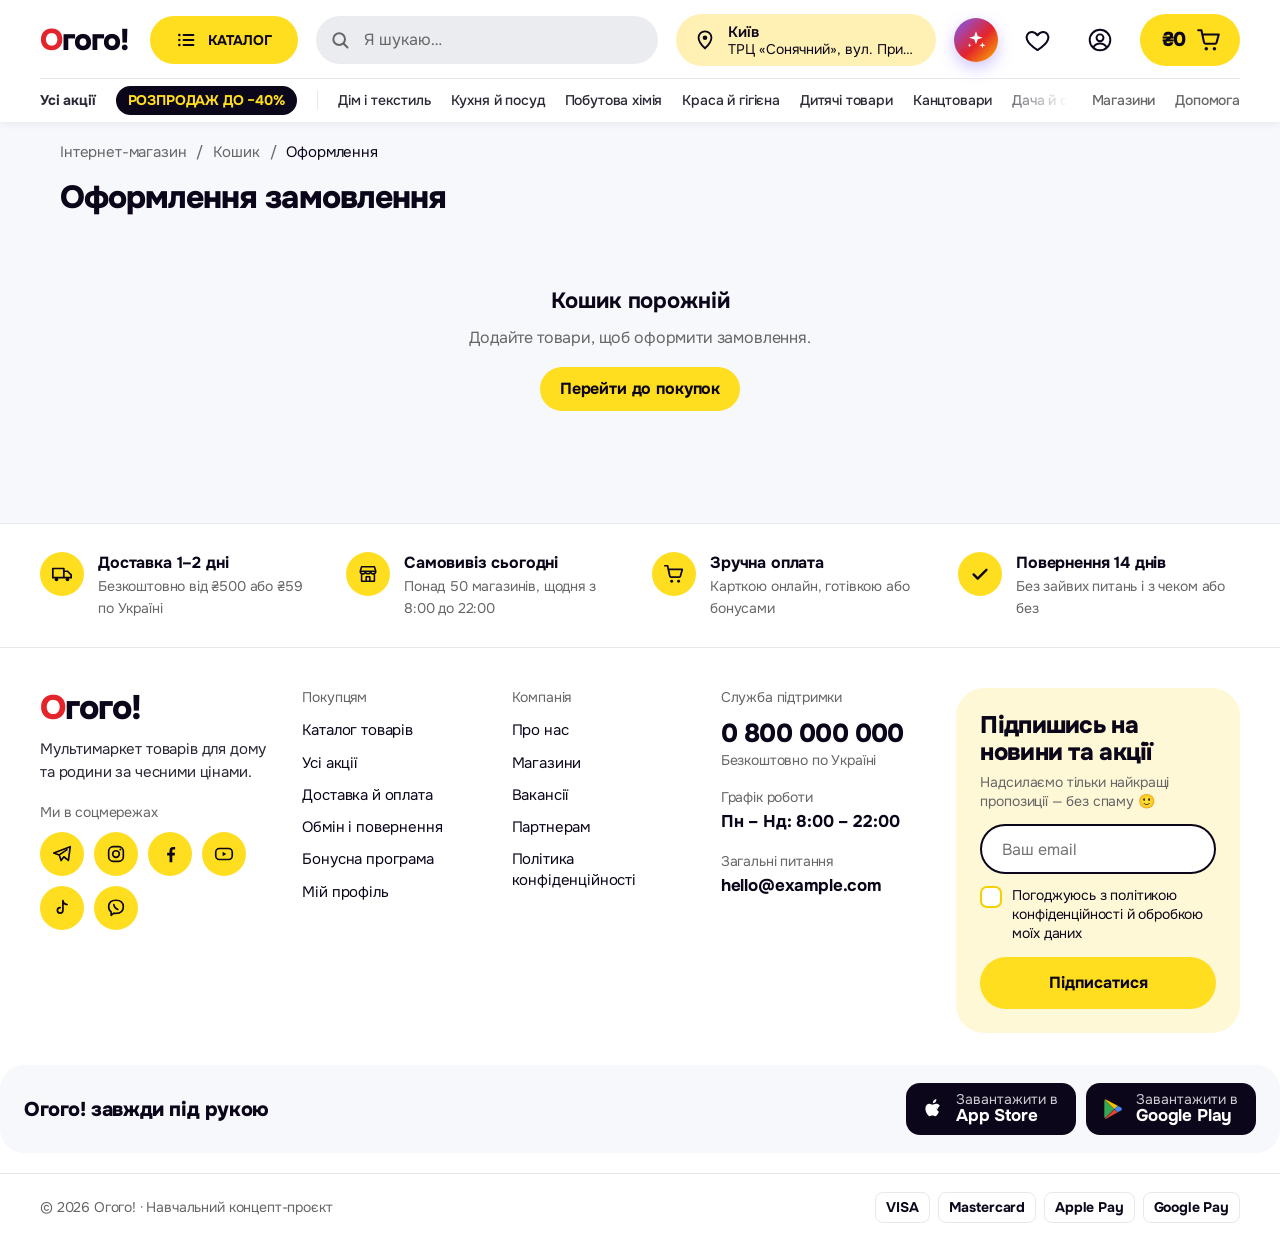
==== checkout.html @ 63ccab91 "Cart cross-sell row Co-Authored-By: Claude Opus 5.5 <noreply@anthropic.com> Claude-Session: https://" ====
<!DOCTYPE html>
<html lang="uk">
<head>
  <meta charset="UTF-8">
  <meta name="viewport" content="width=device-width, initial-scale=1.0, viewport-fit=cover">
  <title>Оформлення замовлення — Огого!</title>
  <meta name="description" content="Огого! — товари для дому, кухні, дітей і свят за чесними цінами.">
  <link rel="preconnect" href="https://fonts.googleapis.com">
  <link rel="preconnect" href="https://fonts.gstatic.com" crossorigin>
  <link href="https://fonts.googleapis.com/css2?family=Onest:wght@400;500;600;700;800&display=swap" rel="stylesheet">
  <link rel="stylesheet" href="style.css?v=20261121-12">
</head>
<body class="checkout-body">

  <svg width="0" height="0" style="position:absolute" aria-hidden="true">
    <symbol id="i-search" viewBox="0 0 24 24"><circle cx="11" cy="11" r="7" fill="none" stroke="currentColor" stroke-width="2.4"/><path d="M16.5 16.5 21 21" stroke="currentColor" stroke-width="2.4" stroke-linecap="round"/></symbol>
    <symbol id="i-cart" viewBox="0 0 24 24"><path d="M2 3h3l2.4 11.2a1.5 1.5 0 0 0 1.5 1.2h8.7a1.5 1.5 0 0 0 1.4-1.1L21 7H6" fill="none" stroke="currentColor" stroke-width="1.9" stroke-linecap="round" stroke-linejoin="round"/><circle cx="9.5" cy="20" r="1.6" fill="currentColor"/><circle cx="17" cy="20" r="1.6" fill="currentColor"/></symbol>
    <symbol id="i-heart" viewBox="0 0 24 24"><path d="M12 20.5s-7.5-4.6-9.3-9.2C1.4 8 3.5 4.5 7 4.5c2 0 3.6 1.1 5 2.9 1.4-1.8 3-2.9 5-2.9 3.5 0 5.6 3.5 4.3 6.8C19.5 15.9 12 20.5 12 20.5Z" fill="none" stroke="currentColor" stroke-width="1.8" stroke-linejoin="round"/></symbol>
    <symbol id="i-heart-fill" viewBox="0 0 24 24"><path d="M12 20.5s-7.5-4.6-9.3-9.2C1.4 8 3.5 4.5 7 4.5c2 0 3.6 1.1 5 2.9 1.4-1.8 3-2.9 5-2.9 3.5 0 5.6 3.5 4.3 6.8C19.5 15.9 12 20.5 12 20.5Z" fill="currentColor"/></symbol>
    <symbol id="i-user" viewBox="0 0 24 24"><circle cx="12" cy="12" r="9.5" fill="none" stroke="currentColor" stroke-width="1.8"/><circle cx="12" cy="10" r="3.2" fill="none" stroke="currentColor" stroke-width="1.8"/><path d="M6 18.5c1.4-2.2 3.5-3.3 6-3.3s4.6 1.1 6 3.3" fill="none" stroke="currentColor" stroke-width="1.8"/></symbol>
    <symbol id="i-burger" viewBox="0 0 24 24"><path d="M3 6h18M3 12h18M3 18h18" stroke="currentColor" stroke-width="2" stroke-linecap="round"/></symbol>
    <symbol id="i-grid" viewBox="0 0 24 24"><g fill="none" stroke="currentColor" stroke-width="2"><rect x="3.5" y="3.5" width="7" height="7" rx="2"/><rect x="13.5" y="3.5" width="7" height="7" rx="2"/><rect x="3.5" y="13.5" width="7" height="7" rx="2"/><rect x="13.5" y="13.5" width="7" height="7" rx="2"/></g></symbol>
    <symbol id="i-list" viewBox="0 0 24 24"><g stroke="currentColor" stroke-width="2.2" stroke-linecap="round"><path d="M9 6h12M9 12h12M9 18h12"/><path d="M4 6h.01M4 12h.01M4 18h.01" stroke-width="3"/></g></symbol>
    <symbol id="i-home" viewBox="0 0 24 24"><path d="M3.5 10.5 12 3.5l8.5 7V20a1 1 0 0 1-1 1h-5v-6h-5v6h-5a1 1 0 0 1-1-1Z" fill="none" stroke="currentColor" stroke-width="1.9" stroke-linejoin="round"/></symbol>
    <symbol id="i-pin" viewBox="0 0 24 24"><path d="M12 21s7-6.3 7-11.5A7 7 0 0 0 5 9.5C5 14.7 12 21 12 21Z" fill="none" stroke="currentColor" stroke-width="2"/><circle cx="12" cy="9.5" r="2.5" fill="currentColor"/></symbol>
    <symbol id="i-star" viewBox="0 0 24 24"><path d="m12 2.8 2.8 5.9 6.4.8-4.7 4.4 1.2 6.4L12 17.2l-5.7 3.1 1.2-6.4-4.7-4.4 6.4-.8Z" fill="currentColor"/></symbol>
    <symbol id="i-comment" viewBox="0 0 24 24"><path d="M4 5h16v11H9l-5 4Z" fill="none" stroke="currentColor" stroke-width="1.9" stroke-linejoin="round"/></symbol>
    <symbol id="i-close" viewBox="0 0 24 24"><path d="M6 6l12 12M18 6 6 18" stroke="currentColor" stroke-width="2.2" stroke-linecap="round"/></symbol>
    <symbol id="i-sort" viewBox="0 0 24 24"><path d="M3 6h18M6 12h12M9 18h6" stroke="currentColor" stroke-width="2.4" stroke-linecap="round"/></symbol>
    <symbol id="i-filter" viewBox="0 0 24 24"><path d="M3 4h18l-7 8.5V19l-4 2v-8.5Z" fill="none" stroke="currentColor" stroke-width="2" stroke-linejoin="round"/></symbol>
    <symbol id="i-trash" viewBox="0 0 24 24"><path d="M4 7h16M9 7V4h6v3M6 7l1 13h10l1-13" fill="none" stroke="currentColor" stroke-width="1.9" stroke-linecap="round" stroke-linejoin="round"/></symbol>
    <symbol id="i-chevron-left" viewBox="0 0 24 24"><path d="M15 4 7 12l8 8" fill="none" stroke="currentColor" stroke-width="2.4" stroke-linecap="round" stroke-linejoin="round"/></symbol>
    <symbol id="i-arrows" viewBox="0 0 24 24"><path d="m6 6 6 6-6 6M13 6l6 6-6 6" fill="none" stroke="currentColor" stroke-width="2.4" stroke-linecap="round" stroke-linejoin="round"/></symbol>
    <symbol id="i-phone" viewBox="0 0 24 24"><path d="M6.5 3h3l1.5 4.5-2 1.5a11 11 0 0 0 6 6l1.5-2 4.5 1.5v3a2 2 0 0 1-2 2A16 16 0 0 1 4.5 5a2 2 0 0 1 2-2Z" fill="none" stroke="currentColor" stroke-width="1.8" stroke-linejoin="round"/></symbol>
    <symbol id="i-edit" viewBox="0 0 24 24"><path d="M4 20h4L19 9l-4-4L4 16Z M13.5 6.5l4 4" fill="none" stroke="currentColor" stroke-width="1.8" stroke-linejoin="round"/></symbol>
    <symbol id="i-store" viewBox="0 0 24 24"><path d="M3.5 9 5 4h14l1.5 5M3.5 9h17M3.5 9a2.8 2.8 0 0 0 5.7 0 2.8 2.8 0 0 0 5.6 0 2.8 2.8 0 0 0 5.7 0M5 11.5V20h14v-8.5M10 20v-5h4v5" fill="none" stroke="currentColor" stroke-width="1.7" stroke-linejoin="round"/></symbol>
    <symbol id="i-chevron-right" viewBox="0 0 24 24"><path d="m9 5 7 7-7 7" fill="none" stroke="currentColor" stroke-width="2.4" stroke-linecap="round" stroke-linejoin="round"/></symbol>
    <symbol id="i-check" viewBox="0 0 24 24"><path d="m5 12.5 4.5 4.5L19 7.5" fill="none" stroke="currentColor" stroke-width="2.6" stroke-linecap="round" stroke-linejoin="round"/></symbol>
    <symbol id="i-home-fill" viewBox="0 0 24 24"><path d="M3.5 10.5 12 3.5l8.5 7V20a1 1 0 0 1-1 1h-5v-6h-5v6h-5a1 1 0 0 1-1-1Z" fill="currentColor" stroke="currentColor" stroke-width="1.9" stroke-linejoin="round"/></symbol>
    <symbol id="i-grid-fill" viewBox="0 0 24 24"><g fill="currentColor"><rect x="3" y="3" width="8" height="8" rx="2.4"/><rect x="13" y="3" width="8" height="8" rx="2.4"/><rect x="3" y="13" width="8" height="8" rx="2.4"/><rect x="13" y="13" width="8" height="8" rx="2.4"/></g></symbol>
    <symbol id="i-cart-fill" viewBox="0 0 24 24"><path d="M2 3h3l.8 4H21l-1.9 7.3a1.5 1.5 0 0 1-1.4 1.1H8.9a1.5 1.5 0 0 1-1.5-1.2Z" fill="currentColor" stroke="currentColor" stroke-width="1.9" stroke-linecap="round" stroke-linejoin="round"/><circle cx="9.5" cy="20" r="1.8" fill="currentColor"/><circle cx="17" cy="20" r="1.8" fill="currentColor"/></symbol>
    <symbol id="i-user-line" viewBox="0 0 24 24"><circle cx="12" cy="8" r="4" fill="none" stroke="currentColor" stroke-width="1.9"/><path d="M4.5 20.5c1.2-3.6 4-5.5 7.5-5.5s6.3 1.9 7.5 5.5" fill="none" stroke="currentColor" stroke-width="1.9" stroke-linecap="round"/></symbol>
    <symbol id="i-user-fill" viewBox="0 0 24 24"><circle cx="12" cy="8" r="4.4" fill="currentColor"/><path d="M4 21c1.2-4 4.2-6.2 8-6.2s6.8 2.2 8 6.2Z" fill="currentColor"/></symbol>
    <symbol id="i-globe" viewBox="0 0 24 24"><circle cx="12" cy="12" r="9" fill="none" stroke="currentColor" stroke-width="1.8"/><path d="M3 12h18M12 3c2.6 2.7 3.8 5.7 3.8 9s-1.2 6.3-3.8 9c-2.6-2.7-3.8-5.7-3.8-9S9.4 5.7 12 3Z" fill="none" stroke="currentColor" stroke-width="1.8"/></symbol>
    <symbol id="i-bag" viewBox="0 0 24 24"><path d="M5 8h14l-1 12H6Z M9 8V6a3 3 0 0 1 6 0v2" fill="none" stroke="currentColor" stroke-width="1.8" stroke-linejoin="round"/></symbol>
    <symbol id="i-info" viewBox="0 0 24 24"><circle cx="12" cy="12" r="9" fill="none" stroke="currentColor" stroke-width="1.8"/><path d="M12 11v6M12 7.5v.01" stroke="currentColor" stroke-width="2.2" stroke-linecap="round"/></symbol>
    <symbol id="i-truck" viewBox="0 0 24 24"><path d="M2 6h12v10H2zM14 9h4l4 4v3h-8" fill="none" stroke="currentColor" stroke-width="1.9" stroke-linejoin="round"/><circle cx="6" cy="18" r="2" fill="currentColor"/><circle cx="18" cy="18" r="2" fill="currentColor"/></symbol>
  </svg>

  <header class="header">
    <div class="container">
      <div class="top-nav">
        <div class="top-left">
          <a href="index.html" class="logo" aria-label="Огого! — на головну"><span class="logo-o">О</span>гого!</a>
          <span class="lang">УКР</span>
          <button class="store-chip" data-open-stores aria-label="Змінити магазин">
            <svg class="store-ico"><use href="#i-store"/></svg>
            <span data-store-full>Київ, ТРЦ «Сонячний», вул. Прикладна, 1</span>
            <svg class="chev"><use href="#i-chevron-right"/></svg>
          </button>
        </div>
        <nav class="top-links">
          <a href="promo.html">Усі акції</a>
          <a href="index.html?sale=1#catalog" class="sale-chip">РОЗПРОДАЖ ДО −40%</a>
          <a href="index.html#footer">Магазини</a>
          <a href="index.html#footer">Покупцям ▾</a>
        </nav>
        <div class="top-right">
          <a href="index.html#footer">ⓘ Допомога</a>
          <a href="#">Увійти</a>
        </div>
        <button class="store-pill" id="storePill" data-open-stores aria-label="Змінити магазин">
          <svg class="pin"><use href="#i-pin"/></svg>
          <span><b data-store-city>Київ</b><small data-store-addr>ТРЦ «Сонячний», вул. Прикладна, 1</small></span>
        </button>
      </div>

      <div class="main-row">
        <a href="index.html" class="logo logo-desk" aria-label="Огого! — на головну"><span class="logo-o">О</span>гого!</a>
        <button class="burger" id="burgerBtn" aria-label="Каталог"><svg><use href="#i-burger"/></svg></button>
        <button class="catalog-btn" id="catalogBtn" aria-expanded="false" aria-controls="catalogMenu">
          <svg><use href="#i-list"/></svg> КАТАЛОГ
        </button>
        <form class="search" id="searchForm" role="search" action="index.html" method="get">
          <input type="search" id="searchInput" name="q" placeholder="Я шукаю…" aria-label="Пошук товарів" autocomplete="off">
          <button type="submit" aria-label="Шукати"><svg><use href="#i-search"/></svg></button>
        </form>
        <button class="store-pill store-pill-desk" data-open-stores aria-label="Змінити магазин">
          <svg class="pin"><use href="#i-pin"/></svg>
          <span><b data-store-city>Київ</b><small data-store-addr>ТРЦ «Сонячний», вул. Прикладна, 1</small></span>
        </button>
        <button class="phone-btn ai-btn" data-ai aria-label="AI-помічник"><svg viewBox="0 0 24 24"><path d="M12 2.5l1.9 5.4 5.6 1.6-5.6 1.7L12 16.5l-1.9-5.3-5.6-1.7 5.6-1.6Z" fill="currentColor"/><path d="M19 14.5l.9 2.4 2.4.8-2.4.9-.9 2.4-.8-2.4-2.5-.9 2.5-.8Z" fill="currentColor"/><path d="M5 15.5l.6 1.6 1.6.6-1.6.5L5 19.8l-.6-1.6-1.6-.5 1.6-.6Z" fill="currentColor"/></svg></button>
        <a class="head-tool" href="wishlist.html">
          <span class="tool-icon"><svg><use href="#i-heart"/></svg><span class="count" data-wish-count hidden>0</span></span>
          <span>Обране</span>
        </a>
        <a class="head-icon" href="profile.html" aria-label="Увійти в профіль"><svg><use href="#i-user"/></svg></a>
        <div class="head-tool bonuses">
          <span class="bonus-chip" id="bonusTotal">₴0</span>
          <span>Ваші бонуси</span>
        </div>
        <a class="cart-btn" href="index.html#cart">
          <span class="tool-icon"><svg><use href="#i-cart"/></svg><span class="count count-brand" data-cart-count hidden>0</span></span>
          <span class="cart-sum"><small>Разом</small><b id="headerTotal">₴0</b></span>
        </a>
      </div>

      <nav class="sub-nav" aria-label="Розділи">
        <div class="sub-left">
          <a href="promo.html" class="sub-deals">Усі акції</a>
          <a href="index.html?sale=1#catalog" class="sub-sale" data-sub-sale>РОЗПРОДАЖ ДО −40%</a>
          <span class="sub-sep"></span>
          <a href="index.html?cat=home" data-cat-go="home">Дім і текстиль</a>
          <a href="index.html?cat=kitchen" data-cat-go="kitchen">Кухня й посуд</a>
          <a href="index.html?cat=clean" data-cat-go="clean">Побутова хімія</a>
          <a href="index.html?cat=beauty" data-cat-go="beauty">Краса й гігієна</a>
          <a href="index.html?cat=kids" data-cat-go="kids">Дитячі товари</a>
          <a href="index.html?cat=office" data-cat-go="office">Канцтовари</a>
          <a href="index.html?cat=garden" data-cat-go="garden">Дача й сад</a>
          <a href="index.html?cat=pets" data-cat-go="pets">Для тварин</a>
          <a href="index.html?cat=season" data-cat-go="season">Сезонні товари</a>
        </div>
        <div class="sub-right">
          <a href="index.html#footer">Магазини</a>
          <a href="index.html#footer">Допомога</a>
        </div>
      </nav>
    </div>

    <nav class="catalog-menu" id="catalogMenu" hidden>
      <div class="container catalog-menu-grid" id="catalogMenuGrid"></div>
    </nav>
  </header>

  <main class="container co" id="coMain">
    <nav class="breadcrumbs" aria-label="Навігація"><a href="index.html">Інтернет-магазин</a><span>/</span><a href="index.html#cart">Кошик</a><span>/</span><span>Оформлення</span></nav>
    <h1 class="co-title">Оформлення замовлення</h1>
    <div id="coContent"></div>
  </main>

  <footer class="footer" id="footer">
    <div class="container fperks">
        <div class="fperk"><span class="fperk-ic"><svg><use href="#i-truck"/></svg></span><div><b>Доставка 1–2 дні</b><span>Безкоштовно від ₴500 або ₴59 по Україні</span></div></div>
        <div class="fperk"><span class="fperk-ic"><svg><use href="#i-store"/></svg></span><div><b>Самовивіз сьогодні</b><span>Понад 50 магазинів, щодня з 8:00 до 22:00</span></div></div>
        <div class="fperk"><span class="fperk-ic"><svg><use href="#i-cart"/></svg></span><div><b>Зручна оплата</b><span>Карткою онлайн, готівкою або бонусами</span></div></div>
        <div class="fperk"><span class="fperk-ic"><svg><use href="#i-check"/></svg></span><div><b>Повернення 14 днів</b><span>Без зайвих питань і з чеком або без</span></div></div>
    </div>

    <div class="container fmain">
      <div class="fbrand">
        <a href="index.html" class="logo"><span class="logo-o">О</span>гого!</a>
        <p>Мультимаркет товарів для дому та родини за чесними цінами.</p>
        <span class="fcap">Ми в соцмережах</span>
        <div class="fsocial"><a class="soc" href="#" aria-label="Telegram"><svg viewBox="0 0 24 24"><path d="M21 4 3 11l6 2 2 6 3-4 5 4Z M9 13l9-6" fill="none" stroke="currentColor" stroke-width="1.8" stroke-linejoin="round"/></svg></a><a class="soc" href="#" aria-label="Instagram"><svg viewBox="0 0 24 24"><rect x="4" y="4" width="16" height="16" rx="5" fill="none" stroke="currentColor" stroke-width="1.8"/><circle cx="12" cy="12" r="3.6" fill="none" stroke="currentColor" stroke-width="1.8"/><circle cx="16.8" cy="7.2" r="1.1" fill="currentColor"/></svg></a><a class="soc" href="#" aria-label="Facebook"><svg viewBox="0 0 24 24"><path d="M14.5 21v-7.5h2.6l.4-3h-3V8.6c0-.9.3-1.5 1.5-1.5h1.6V4.4c-.3 0-1.2-.1-2.3-.1-2.3 0-3.8 1.4-3.8 3.9v2.3H8.9v3h2.6V21" fill="currentColor"/></svg></a><a class="soc" href="#" aria-label="YouTube"><svg viewBox="0 0 24 24"><rect x="3" y="6" width="18" height="12" rx="4" fill="none" stroke="currentColor" stroke-width="1.8"/><path d="m10.5 9.5 4 2.5-4 2.5Z" fill="currentColor"/></svg></a><a class="soc" href="#" aria-label="TikTok"><svg viewBox="0 0 24 24"><path d="M13 4v10.5a3 3 0 1 1-3-3M13 4c.4 2.4 2 4 4.5 4.2" fill="none" stroke="currentColor" stroke-width="1.9" stroke-linecap="round"/></svg></a><a class="soc" href="#" aria-label="Viber"><svg viewBox="0 0 24 24"><path d="M12 3.5c-4.9 0-8 2.5-8 7.2 0 2.6 1 4.4 2.7 5.5V20l2.9-2.4c.8.1 1.6.2 2.4.2 4.9 0 8-2.5 8-7.2s-3.1-7.1-8-7.1Z" fill="none" stroke="currentColor" stroke-width="1.8" stroke-linejoin="round"/><path d="M9.6 8.2c.4 2.5 2 4.6 4.5 5.4" fill="none" stroke="currentColor" stroke-width="1.8" stroke-linecap="round"/></svg></a></div>
      </div>

      <nav class="fcol" aria-label="Покупцям">
        <span class="fcap">Покупцям</span>
        <a href="index.html#catalog">Каталог товарів</a>
        <a href="promo.html">Усі акції</a>
        <a href="#">Доставка й оплата</a>
        <a href="#">Обмін і повернення</a>
        <a href="promo.html?id=card">Бонусна програма</a>
        <a href="profile.html">Мій профіль</a>
      </nav>

      <nav class="fcol" aria-label="Компанія">
        <span class="fcap">Компанія</span>
        <a href="#">Про нас</a>
        <a href="#" data-open-stores>Магазини</a>
        <a href="#">Вакансії</a>
        <a href="#">Партнерам</a>
        <a href="#">Політика конфіденційності</a>
      </nav>

      <div class="fcontacts">
        <span class="fcap">Служба підтримки</span>
        <a href="tel:0800000000" class="fphone">0 800 000 000</a>
        <span class="fnote">Безкоштовно по Україні</span>
        <span class="fcap">Графік роботи</span>
        <b class="fval">Пн – Нд: 8:00 – 22:00</b>
        <span class="fcap">Загальні питання</span>
        <a href="mailto:hello@example.com" class="fval">hello@example.com</a>
      </div>

      <form class="fsub" id="footerSub" novalidate>
        <h3>Підпишись на новини та акції</h3>
        <p>Надсилаємо тільки найкращі пропозиції — без спаму 🙂</p>
        <div class="fsub-field">
          <input type="email" id="fsubEmail" placeholder="Ваш email" aria-label="Ваш email" autocomplete="email">
        </div>
        <label class="fsub-check"><input type="checkbox" id="fsubAgree"><span>Погоджуюсь з політикою конфіденційності й обробкою моїх даних</span></label>
        <button type="submit" class="btn btn-brand btn-block">Підписатися</button>
        <p class="fsub-msg" id="fsubMsg" role="status" aria-live="polite"></p>
      </form>
    </div>

    <div class="container fapp">
      <b>Огого! завжди під рукою</b>
      <div class="fapp-badges">
        <a class="store-badge" href="#" data-soon="Застосунок з'явиться згодом 🙂"><svg viewBox="0 0 24 24"><path d="M16.4 12.6c0-2.4 2-3.5 2-3.6-1.1-1.6-2.8-1.8-3.4-1.8-1.4-.1-2.8.9-3.5.9s-1.8-.9-3-.9C6.9 7.3 5 8.6 5 11.6c0 1.8.7 3.8 1.6 5.1.7 1 1.4 2 2.4 2s1.3-.6 2.5-.6 1.5.6 2.5.6 1.7-1 2.4-2c.8-1.1 1.1-2.2 1.1-2.3-.1 0-2.1-.8-2.1-3.8ZM14.3 5.6c.5-.7.9-1.6.8-2.6-.8 0-1.8.5-2.4 1.2-.5.6-1 1.6-.8 2.5.9.1 1.8-.4 2.4-1.1Z" fill="currentColor"/></svg><span><small>Завантажити в</small>App Store</span></a>
        <a class="store-badge" href="#" data-soon="Застосунок з'явиться згодом 🙂"><svg viewBox="0 0 24 24"><path d="M4.5 3.4 13.3 12l-8.8 8.6c-.3-.2-.5-.6-.5-1V4.4c0-.4.2-.8.5-1Z" fill="#34A853"/><path d="m16.4 9-3.1 3-8.8-8.6c.4-.2.9-.2 1.3 0Z" fill="#FBBC04"/><path d="m16.4 15-10.6 6c-.4.2-.9.2-1.3 0l8.8-8.6Z" fill="#EA4335"/><path d="M19.6 10.8c.8.5.8 1.9 0 2.4L16.4 15l-3.1-3 3.1-3Z" fill="#4285F4"/></svg><span><small>Завантажити в</small>Google Play</span></a>
      </div>
    </div>

    <div class="container fbottom">
      <span>© 2026 Огого! · Навчальний концепт-проєкт</span>
      <div class="fpay" aria-label="Способи оплати"><span>VISA</span><span>Mastercard</span><span>Apple Pay</span><span>Google Pay</span></div>
    </div>
  </footer>

  <nav class="tab-bar" aria-label="Навігація">
    <a class="tab" data-tab="home" href="index.html"><span class="tab-ic"><svg class="ic-o"><use href="#i-home"/></svg><svg class="ic-f"><use href="#i-home-fill"/></svg></span><span class="tab-l">Головна</span></a>
    <a class="tab" data-tab="catalog" href="index.html#catalog-menu"><span class="tab-ic"><svg class="ic-o"><use href="#i-grid"/></svg><svg class="ic-f"><use href="#i-grid-fill"/></svg></span><span class="tab-l">Каталог</span></a>
    <a class="tab" data-tab="cart" href="index.html#cart"><span class="tab-ic"><svg class="ic-o"><use href="#i-cart"/></svg><svg class="ic-f"><use href="#i-cart-fill"/></svg><span class="count" data-cart-count hidden>0</span></span><span class="tab-l">Кошик</span></a>
    <a class="tab" data-tab="wishlist" href="wishlist.html"><span class="tab-ic"><svg class="ic-o"><use href="#i-heart"/></svg><svg class="ic-f"><use href="#i-heart-fill"/></svg><span class="count" data-wish-count hidden>0</span></span><span class="tab-l">Обране</span></a>
    <a class="tab" data-tab="profile" href="profile.html"><span class="tab-ic"><svg class="ic-o"><use href="#i-user-line"/></svg><svg class="ic-f"><use href="#i-user-fill"/></svg></span><span class="tab-l">Профіль</span></a>
  </nav>

  <div class="overlay" id="overlay" hidden></div>

  <!-- Вибір магазину -->
  <section class="store-modal" id="storeModal" role="dialog" aria-modal="true" aria-labelledby="storeTitle" aria-hidden="true">
    <div class="sheet-handle"></div>
    <div class="sheet-head">
      <h3 id="storeTitle">Оберіть магазин</h3>
      <button class="icon-btn" data-close aria-label="Закрити"><svg><use href="#i-close"/></svg></button>
    </div>
    <p class="store-hint">Покажемо наявність і ціни у вибраному магазині. Забрати замовлення можна вже сьогодні.</p>
    <div class="city-chips" id="cityChips"></div>
    <label class="store-search">
      <svg><use href="#i-search"/></svg>
      <input type="search" id="storeSearch" placeholder="Місто, вулиця або ТРЦ" autocomplete="off">
    </label>
    <ul class="store-list" id="storeList"></ul>
  </section>

  <div class="toast" id="toast" role="status" aria-live="polite"></div>

  <script src="data.js?v=20261121-12"></script>
  <script src="i18n.js?v=20261121-12"></script>
  <script src="auth.js?v=20261121-12"></script>
  <script src="footer.js?v=20261121-12"></script>
  <script src="assistant.js?v=20261121-12"></script>
  <script src="checkout.js?v=20261121-12"></script>
  <script src="search.js?v=20261121-12"></script>
</body>
</html>
---- style.css ----
/* =========================================================
   Огого! — стилі за UI-кейсом (Mobile e-commerce)
   ========================================================= */
:root {
  /* Кольори */
  --bg-page: #F7F8FB;
  --bg-header: #F8F6F5;
  --bg-surface: #FFFFFF;
  --bg-subtle: #F7F8FA;
  --bg-chip: #F2F2F2;
  --bg-brand: #E95C2A;
  --bg-brand-hover: #D24E1F;
  --bg-brand-soft: #FDEDE6;
  --bg-accent: #825DC7;
  --bg-accent-subtle: #F2EDFB;
  --bg-promo: #FFE24A;
  --text-primary: #0C061A;
  --text-secondary: #666666;
  --text-tertiary: #5F636B;
  --text-brand: #BB4119;
  --text-accent: #7650BC;
  --text-inverse: #FFFFFF;
  --border-default: #E6E8EC;
  --border-input: #CECECE;
  --border-control: #8A8A8A;
  --success: #2E8B3E;
  --success-soft: #E5F4E8;
  --star: #F5A524;

  --grad-promo: linear-gradient(90deg, #2933DB, #6B2BD9);
  --grad-price: linear-gradient(90deg, #FAD9C3, #FCEFE6);
  --grad-free: linear-gradient(135deg, #36821F 14%, #1C6B3C 86%);

  /* Форма */
  --r-sm: 6px;
  --r-md: 8px;
  --r-lg: 12px;
  --r-xl: 16px;
  --shadow-header: 0 2px 8px rgba(0, 0, 0, .06);

  --font: "Roboto Condensed", system-ui, -apple-system, "Segoe UI", sans-serif;
  --font-logo: "Onest", var(--font);
}

* { box-sizing: border-box; margin: 0; padding: 0; }
html { scroll-padding-top: 150px; }
body {
  font-family: var(--font);
  color: var(--text-primary);
  background: var(--bg-page);
  line-height: 1.35;
  -webkit-font-smoothing: antialiased;
}
body.locked { overflow: hidden; }
a { color: inherit; text-decoration: none; }
button, input, select { font: inherit; color: inherit; }
button { cursor: pointer; background: none; border: none; }
img { display: block; max-width: 100%; }
svg { width: 1em; height: 1em; flex-shrink: 0; }
[hidden] { display: none !important; }

.container { max-width: 1280px; margin: 0 auto; padding: 0 32px; }

/* ---------- Кнопки ---------- */
.btn {
  display: inline-flex; align-items: center; justify-content: center; gap: 8px;
  border-radius: var(--r-sm); padding: 12px 20px;
  font-weight: 700; font-size: 16px; line-height: 20px;
  transition: background .15s, transform .1s;
}
.btn:active { transform: scale(.98); }
.btn-brand { background: var(--bg-brand); color: var(--text-inverse); }
.btn-brand:hover { background: var(--bg-brand-hover); }
.btn-outline { border: 1.5px solid var(--bg-brand); color: var(--text-brand); background: var(--bg-surface); }
.btn-block { width: 100%; }
.btn-lg { border-radius: var(--r-xl); padding: 16px 20px; font-size: 17px; }

.icon-btn {
  display: grid; place-items: center; position: relative;
  width: 36px; height: 36px; border-radius: 50%; font-size: 22px;
}
.icon-btn:hover { background: rgba(0, 0, 0, .05); }

.count {
  position: absolute; top: -7px; left: 60%;
  min-width: 17px; height: 17px; padding: 0 4px; border-radius: 9px;
  background: var(--bg-accent); color: var(--text-inverse);
  font-size: 14px; font-weight: 500; line-height: 17px; text-align: center;
}
.count-brand { background: var(--bg-brand); left: -6px; top: -9px; }

/* ---------- Промо-смужка ---------- */
.promo-strip {
  display: flex; align-items: center; justify-content: center; gap: 14px;
  background: var(--grad-promo); color: #fff; padding: 7px 16px;
}
.promo-card {
  border: 1.5px solid #fff; border-radius: var(--r-md);
  padding: 3px 12px; font-size: 16px; font-weight: 500;
}
.promo-title { font-weight: 800; font-size: 26px; line-height: 1; letter-spacing: -.3px; }
.promo-title span { color: #FF7A3D; }
.burst {
  display: grid; place-items: center; width: 44px; height: 44px;
  background: var(--bg-brand); color: #fff; font-weight: 800; font-size: 14px;
  clip-path: polygon(50% 0, 61% 12%, 75% 6%, 79% 21%, 94% 25%, 88% 39%, 100% 50%, 88% 61%, 94% 75%, 79% 79%, 75% 94%, 61% 88%, 50% 100%, 39% 88%, 25% 94%, 21% 79%, 6% 75%, 12% 61%, 0 50%, 12% 39%, 6% 25%, 21% 21%, 25% 6%, 39% 12%);
}
.promo-go {
  display: grid; place-items: center; width: 34px; height: 34px;
  background: var(--bg-brand); border-radius: var(--r-sm); font-size: 18px;
}

/* ---------- Шапка ---------- */
.header {
  position: sticky; top: 0; z-index: 30;
  background: var(--bg-header); box-shadow: var(--shadow-header);
}
.top-nav { display: flex; align-items: center; justify-content: space-between; gap: 24px; padding: 10px 0 4px; }
.top-left, .top-links, .top-right { display: flex; align-items: center; gap: 22px; }
.logo {
  font-family: var(--font-logo); font-weight: 800; font-size: 32px; line-height: 1.2;
  letter-spacing: -.96px; color: var(--bg-brand);
}
.lang { font-size: 14px; font-weight: 700; color: var(--text-brand); }
.city { display: flex; align-items: center; gap: 6px; font-weight: 500; font-size: 15px; }
.city svg { color: var(--text-primary); }
.top-links a { font-size: 16px; }
.top-links a:hover { color: var(--text-brand); }
.sale-chip {
  background: var(--bg-brand); color: #fff !important;
  border-radius: var(--r-sm); padding: 5px 10px; font-size: 14px !important; font-weight: 500;
}
.top-right a { color: var(--text-accent); font-weight: 500; font-size: 16px; }
.mobile-actions { display: none; }

.main-row { display: flex; align-items: center; gap: 24px; padding: 12px 0 14px; }
.burger { display: none; font-size: 28px; }
.catalog-btn {
  display: flex; align-items: center; gap: 12px; flex-shrink: 0;
  height: 48px; padding: 0 28px 0 24px; border-radius: var(--r-sm);
  background: var(--bg-brand); color: #fff; font-weight: 700; font-size: 16px;
}
.catalog-btn svg { font-size: 20px; }
.catalog-btn:hover { background: var(--bg-brand-hover); }

.search {
  flex: 1; min-width: 0; display: flex; align-items: center;
  height: 48px; padding-left: 16px;
  background: var(--bg-surface); border: 1.5px solid var(--border-control); border-radius: 24px;
  overflow: hidden;
}
.search:focus-within { border-color: var(--bg-brand); }
.search input {
  flex: 1; min-width: 0; border: none; outline: none; background: none;
  font-size: 16px; color: var(--text-primary);
}
.search input::placeholder { color: var(--text-secondary); }
.search button {
  display: grid; place-items: center; width: 64px; height: 46px;
  background: var(--bg-brand); color: #fff; border-radius: 22px; font-size: 22px;
}

.head-tool {
  position: relative; display: flex; flex-direction: column; align-items: center; gap: 2px;
  font-size: 15px; flex-shrink: 0;
}
.tool-icon { position: relative; display: block; font-size: 28px; line-height: 0; }
.bonuses { color: var(--text-accent); }
.bonus-chip {
  background: var(--bg-accent); color: #fff; font-weight: 700; font-size: 15px;
  padding: 1px 22px; border-radius: 4px;
}
.cart-btn {
  display: flex; align-items: center; gap: 12px; flex-shrink: 0;
  height: 48px; padding: 0 18px 0 16px; border-radius: var(--r-md);
  background: var(--bg-accent); color: #fff;
}
.cart-btn .tool-icon { font-size: 27px; }
.cart-sum { display: flex; flex-direction: column; align-items: flex-start; line-height: 1.1; }
.cart-sum small { font-size: 14px; }
.cart-sum b { font-size: 17px; }

/* Меню каталогу */
.catalog-menu {
  position: absolute; left: 0; right: 0; top: 100%;
  background: var(--bg-surface); box-shadow: 0 12px 28px rgba(12, 6, 26, .12);
  padding: 16px 0 20px;
}
.catalog-menu-grid { display: grid; grid-template-columns: repeat(auto-fill, minmax(220px, 1fr)); gap: 4px; }
.catalog-item {
  display: flex; align-items: center; gap: 12px; text-align: left;
  padding: 12px 14px; border-radius: var(--r-md); font-size: 17px;
}
.catalog-item span { font-size: 22px; }
.catalog-item:hover { background: var(--bg-brand-soft); color: var(--text-brand); }

/* ---------- Секції ---------- */
main { padding-bottom: 64px; }
.section { margin-top: 32px; }
.section-title { font-size: 24px; font-weight: 500; line-height: 1.2; margin-bottom: 14px; }
.scroller {
  display: flex; gap: 12px; overflow-x: auto; scroll-snap-type: x mandatory;
  scrollbar-width: none; overscroll-behavior-x: contain;
}
.scroller::-webkit-scrollbar { display: none; }
.scroller > * { scroll-snap-align: start; flex-shrink: 0; }

/* ---------- Банери ---------- */
.banners { padding-top: 20px; }
.banner {
  position: relative; display: flex; flex-direction: column; align-items: flex-start; gap: 4px;
  width: calc((100% - 24px) / 3); min-width: 232px; height: 320px;
  padding: 16px 14px 14px; border-radius: var(--r-xl); overflow: hidden; color: #fff;
}
.banner h2 { position: relative; font-size: 30px; font-weight: 700; line-height: .95; letter-spacing: -.3px; }
.banner-big { position: relative; font-size: 36px; font-weight: 700; line-height: 1.1; }
.banner-img {
  position: absolute; right: -10px; bottom: 30px; width: 62%; aspect-ratio: 1;
  object-fit: cover; border-radius: 50%; box-shadow: 0 10px 30px rgba(0, 0, 0, .25);
}
.dates {
  position: relative; background: #fff; color: var(--text-brand);
  font-size: 14px; padding: 2px 8px; border-radius: 999px;
}
.banner-strip {
  position: relative; margin-top: auto; width: 100%; padding: 10px;
  background: var(--bg-accent); color: #fff; border-radius: 10px;
  font-size: 14px; font-weight: 500;
}
.banner-warm { background: radial-gradient(circle at 80% 20%, #FFB03A, transparent 55%), linear-gradient(160deg, #FF9F2E, #F2632B 55%, #D94A6C); }
.banner-school { background: radial-gradient(circle at 75% 25%, #5ED0FF, transparent 55%), linear-gradient(160deg, #2E7CF6, #2933DB 60%, #6B2BD9); }
.banner-crazy {
  align-items: center; text-align: center; gap: 6px;
  background: radial-gradient(circle at 30% 70%, #E03BD0, transparent 50%), linear-gradient(160deg, #4B1FB8, #7A24C9 50%, #1C2FA8);
}
.banner-crazy .crazy { color: #FFE34A; font-size: 28px; line-height: 1.2; }
.banner-crazy .banner-img { position: relative; right: auto; bottom: auto; width: 110px; margin: 4px 0; box-shadow: 0 0 0 4px rgba(255, 255, 255, .25); }
.banner-name { font-size: 14px; }
.banner-old { font-size: 15px; opacity: .9; }
.banner-price {
  background: #fff; color: var(--text-accent); border: 3px solid var(--bg-accent);
  border-radius: var(--r-lg); padding: 4px 16px; font-size: 26px; font-weight: 600;
}
.installments {
  margin-top: auto; background: var(--bg-promo); color: var(--text-primary);
  border-radius: var(--r-md); padding: 5px 12px; font-size: 14px;
}

/* ---------- Категорії ---------- */
.categories { gap: 10px; }
.cat-tile { display: flex; flex-direction: column; align-items: center; gap: 8px; width: 96px; }
.cat-img {
  display: grid; place-items: center; width: 96px; height: 76px;
  background: var(--bg-surface); border: 1px solid var(--border-default); border-radius: var(--r-lg);
  overflow: hidden; font-size: 32px; transition: border-color .15s, transform .15s;
}
.cat-img img { width: 100%; height: 100%; object-fit: cover; }
.cat-tile:hover .cat-img { border-color: var(--bg-brand); transform: translateY(-2px); }
.cat-name { font-size: 14px; font-weight: 700; text-transform: uppercase; text-align: center; line-height: 1.2; }

/* ---------- Гарячі пропозиції ---------- */
.deal {
  display: flex; align-items: center; gap: 4px;
  width: 270px; height: 176px; padding: 16px 8px 16px 16px;
  background: var(--tone); border-radius: var(--r-xl);
}
.deal-text { flex: 1; min-width: 0; height: 100%; display: flex; flex-direction: column; gap: 4px; }
.deal-title { font-size: 18px; font-weight: 500; line-height: 22px; }
.deal-price { font-size: 26px; font-weight: 600; line-height: 28px; }
.deal-old { display: flex; align-items: center; gap: 8px; font-size: 14px; color: var(--text-tertiary); }
.save {
  background: var(--bg-promo); color: var(--text-primary);
  font-weight: 700; padding: 1px 6px; border-radius: var(--r-sm);
}
.grow { flex: 1; }
.deal-name { font-size: 14px; font-weight: 500; line-height: 18px; display: -webkit-box; -webkit-line-clamp: 2; -webkit-box-orient: vertical; overflow: hidden; }
.deal-img { width: 96px; height: 128px; border-radius: var(--r-lg); background: #fff; overflow: hidden; flex-shrink: 0; }
.deal-img img { width: 100%; height: 100%; object-fit: cover; }

/* ---------- Каталог ---------- */
.catalog { margin-top: 40px; }
.breadcrumbs { display: flex; gap: 10px; font-size: 15px; color: var(--text-secondary); }
.breadcrumbs span:last-child { color: var(--text-primary); }
.catalog-title { display: flex; align-items: baseline; gap: 12px; margin: 16px 0 20px; }
.catalog-title h2 { font-size: 32px; font-weight: 700; line-height: 38px; }
.catalog-title span { font-size: 18px; color: var(--text-secondary); }

.mobile-controls { display: none; }
.quick-chips { display: none; }

.filter-bar {
  display: flex; align-items: center; gap: 16px; flex-wrap: wrap;
  background: var(--bg-surface); border-radius: var(--r-md); padding: 12px 18px; margin-bottom: 2px;
}
.found { display: flex; flex-direction: column; font-size: 15px; line-height: 18px; }
.found small { color: var(--text-secondary); font-size: 15px; }
.active-filters { display: flex; flex-wrap: wrap; gap: 8px; }
.active-chip {
  display: inline-flex; align-items: center; gap: 8px;
  border: 1px solid var(--border-input); border-radius: 18px; padding: 6px 10px 6px 12px;
  font-size: 15px; background: var(--bg-surface);
}
.active-chip svg { font-size: 14px; }
.active-chip:hover { border-color: var(--bg-brand); }
.spacer { flex: 1; }
.clear-btn { color: var(--text-brand); font-weight: 500; font-size: 16px; }
.sort-box, .ctrl-btn {
  position: relative; display: flex; align-items: center; justify-content: center; gap: 10px;
  height: 48px; padding: 0 22px; border-radius: var(--r-lg);
  background: var(--bg-chip); font-weight: 500; font-size: 16px;
}
.sort-box svg, .ctrl-btn svg { color: var(--bg-brand); font-size: 18px; }
.sort-box select, .sort-wrap select {
  border: none; background: transparent; font-weight: 500; font-size: 16px;
  appearance: none; -webkit-appearance: none; padding-right: 4px; cursor: pointer; outline: none;
}

.listing { display: grid; grid-template-columns: 300px 1fr; gap: 2px; align-items: start; }

/* Фільтри */
.filters {
  background: var(--bg-surface); border-radius: var(--r-md); padding: 4px 20px 20px;
  position: sticky; top: 160px;
}
.filters-head { display: none; }
.filter-group { border-bottom: 1px solid var(--border-default); padding: 16px 0 18px; }
.filter-group:last-of-type { border-bottom: none; }
.filter-group summary {
  list-style: none; display: flex; justify-content: space-between; align-items: center;
  font-size: 20px; font-weight: 700; cursor: pointer; margin-bottom: 14px;
}
.filter-group summary::-webkit-details-marker { display: none; }
.filter-group summary::after {
  content: ""; width: 9px; height: 9px; border: solid var(--text-primary); border-width: 2px 2px 0 0;
  transform: rotate(-45deg) translate(-2px, 2px); transition: transform .2s;
}
.filter-group:not([open]) summary { margin-bottom: 0; }
.filter-group:not([open]) summary::after { transform: rotate(135deg); }

.price-inputs { display: flex; align-items: center; gap: 10px; font-size: 18px; color: var(--text-secondary); }
.price-inputs input {
  flex: 1; min-width: 0; width: 100%; padding: 9px 10px;
  background: var(--bg-chip); border: 1px solid var(--border-control); border-radius: 4px;
  font-size: 17px; color: var(--text-primary);
}
.range { position: relative; height: 20px; margin: 16px 10px; }
.range::before, .range-fill {
  content: ""; position: absolute; top: 9px; height: 2px; left: 0; right: 0; background: var(--border-default);
}
.range-fill { background: var(--bg-brand); }
.range input {
  position: absolute; inset: 0 -10px; width: calc(100% + 20px); height: 20px;
  appearance: none; -webkit-appearance: none; background: none; pointer-events: none;
}
.range input::-webkit-slider-thumb {
  -webkit-appearance: none; width: 20px; height: 20px; border-radius: 50%;
  background: #fff; border: 2px solid var(--bg-brand); pointer-events: auto; cursor: pointer;
}
.range input::-moz-range-thumb {
  width: 16px; height: 16px; border-radius: 50%;
  background: #fff; border: 2px solid var(--bg-brand); pointer-events: auto; cursor: pointer;
}

.check { display: flex; align-items: center; gap: 12px; padding: 6px 0; font-size: 17px; cursor: pointer; }
.check input {
  appearance: none; -webkit-appearance: none; width: 20px; height: 20px; flex-shrink: 0;
  border: 1.5px solid var(--border-control); border-radius: 4px; background: #fff; cursor: pointer;
  display: grid; place-items: center;
}
.check input:checked { background: var(--bg-brand); border-color: var(--bg-brand); }
.check input:checked::after {
  content: ""; width: 5px; height: 10px; border: solid #fff; border-width: 0 2px 2px 0; transform: rotate(45deg) translate(-1px, -1px);
}
.check i { width: 18px; height: 18px; border-radius: 50%; background: var(--dot); flex-shrink: 0; }
.check-emoji { font-size: 18px; width: 20px; text-align: center; }
.check em { margin-left: auto; font-style: normal; color: var(--text-secondary); font-size: 15px; }
.show-results { display: none; }

/* Товари */
.products { display: grid; grid-template-columns: repeat(auto-fill, minmax(232px, 1fr)); gap: 2px; }
.card {
  display: flex; flex-direction: column; gap: 12px;
  background: var(--bg-surface); padding: 16px 12px; min-width: 0;
  transition: box-shadow .2s; position: relative;
}
.card:hover { box-shadow: 0 8px 28px rgba(12, 6, 26, .1); z-index: 1; }
.card-media { position: relative; aspect-ratio: 1; border-radius: var(--r-lg); overflow: hidden; background: #F7ECDC; }
.card-media img { width: 100%; height: 100%; object-fit: cover; }
.badges { position: absolute; top: 8px; left: 8px; display: flex; flex-direction: column; gap: 6px; align-items: flex-start; }
.badge {
  display: grid; place-items: center; text-align: center;
  border-radius: var(--r-lg); color: #fff; font-weight: 700; text-transform: uppercase;
}
.badge-sale { background: var(--bg-brand); font-size: 20px; padding: 10px 8px; line-height: 24px; }
.badge-hit { background: var(--bg-accent); font-size: 14px; padding: 6px 10px; }
.badge-new { background: #2F3FB0; font-size: 14px; padding: 6px 8px; }
.badge-free { background: var(--grad-free); font-size: 14px; line-height: 11px; width: 52px; height: 48px; }
.wish {
  position: absolute; top: 8px; right: 8px; display: grid; place-items: center;
  width: 38px; height: 38px; border-radius: 50%; background: rgba(255, 255, 255, .85);
  font-size: 22px; color: var(--text-primary); transition: transform .15s;
}
.wish:hover { transform: scale(1.08); }
.wish.on { color: var(--bg-brand); }

.card-name {
  font-size: 18px; font-weight: 500; line-height: 24px; min-height: 48px;
  display: -webkit-box; -webkit-line-clamp: 2; -webkit-box-orient: vertical; overflow: hidden;
}
.rating { display: flex; align-items: center; justify-content: space-between; min-height: 20px; font-size: 16px; }
.stars { display: flex; align-items: center; gap: 1px; }
.stars svg { font-size: 18px; color: var(--border-default); }
.stars svg.on { color: var(--star); }
.stars b { font-weight: 400; color: #555; margin-left: 4px; }
.reviews { display: flex; align-items: center; gap: 4px; }
.reviews svg { font-size: 19px; color: var(--bg-brand); }

.price-panel {
  display: flex; align-items: center; justify-content: space-between; gap: 8px;
  background: var(--grad-price); border-radius: var(--r-xl); padding-left: 12px; margin-top: auto;
}
.price-col { display: flex; flex-direction: column; min-width: 0; }
.old-row { display: flex; align-items: center; gap: 6px; font-size: 15px; color: #4D4C4C; }
.drop { background: var(--bg-brand); color: #fff; font-size: 14px; padding: 1px 5px; border-radius: 4px; }
.price { font-size: 26px; font-weight: 700; line-height: 30px; }
.buy {
  height: 62px; padding: 0 16px; border-radius: var(--r-xl);
  background: var(--bg-brand); color: #fff; font-weight: 700; font-size: 18px;
}
.buy:hover { background: var(--bg-brand-hover); }
.meta { display: flex; justify-content: space-between; gap: 6px; flex-wrap: wrap; }
.meta-chip { background: var(--bg-subtle); border-radius: var(--r-md); padding: 5px 6px; font-size: 14px; font-weight: 500; }
.meta-chip.brand { color: var(--text-brand); }
.empty { text-align: center; color: var(--text-secondary); padding: 48px 0; font-size: 18px; background: var(--bg-surface); }

/* ---------- Футер ---------- */
.footer { background: var(--text-primary); color: #C9C6D1; padding-top: 44px; }
.footer-grid { display: grid; grid-template-columns: 1.6fr 1fr 1fr 1fr; gap: 28px; }
.footer .logo { display: inline-block; margin-bottom: 10px; }
.footer h4 { color: #fff; font-size: 18px; font-weight: 700; margin-bottom: 10px; }
.footer-grid a:not(.logo) { display: block; margin-bottom: 6px; font-size: 16px; }
.footer-grid a:hover { color: #fff; }
.footer .phone { color: var(--bg-brand); font-size: 22px !important; font-weight: 700; }
.footer small { font-size: 14px; text-transform: uppercase; letter-spacing: .3px; }
.copyright { text-align: center; border-top: 1px solid rgba(255, 255, 255, .1); margin-top: 36px; padding: 16px; font-size: 14px; }

/* ---------- Таб-бар (мобільний) ---------- */
.tab-bar { display: none; }

/* ---------- Шари ---------- */
.overlay { position: fixed; inset: 0; z-index: 40; background: rgba(12, 6, 26, .45); }

.sheet {
  position: fixed; z-index: 50; left: 50%; bottom: 0;
  width: min(560px, 100%); max-height: 88vh; overflow-y: auto;
  background: var(--bg-surface); border-radius: 20px 20px 0 0;
  padding: 10px 16px 24px;
  transform: translate(-50%, 105%); transition: transform .3s cubic-bezier(.2, .8, .2, 1);
}
.sheet.open { transform: translate(-50%, 0); }
.sheet-handle { width: 40px; height: 4px; border-radius: 2px; background: var(--border-input); margin: 0 auto 10px; }
.sheet-head { display: flex; justify-content: space-between; align-items: center; margin-bottom: 12px; }
.sheet-head h3 { font-size: 22px; font-weight: 500; }
.pre-item { display: flex; gap: 12px; margin-bottom: 16px; }
.pre-item img { width: 72px; height: 72px; border-radius: var(--r-md); object-fit: cover; }
.pre-item > div { flex: 1; min-width: 0; }
.pre-item p { font-size: 15px; font-weight: 500; line-height: 20px; margin-bottom: 8px; }
.pre-row { display: flex; align-items: center; justify-content: space-between; }
.pre-row b { font-size: 22px; }
.muted { color: var(--text-secondary); font-size: 14px; }
.sheet-sub { font-size: 20px; font-weight: 500; margin: 22px 0 12px; }
.extras { gap: 12px; margin-right: -16px; padding-right: 16px; }
.extra { width: 164px; display: flex; flex-direction: column; gap: 6px; }
.extra img { width: 100%; aspect-ratio: 1; object-fit: cover; border-radius: var(--r-lg); }
.extra p { font-size: 14px; line-height: 18px; min-height: 36px; display: -webkit-box; -webkit-line-clamp: 2; -webkit-box-orient: vertical; overflow: hidden; }
.extra-row { display: flex; align-items: center; justify-content: space-between; gap: 6px; }
.extra-row b { font-size: 18px; }
.add-btn {
  display: inline-flex; align-items: center; gap: 6px;
  border: 1.5px solid var(--bg-brand); color: var(--text-brand); background: var(--bg-brand-soft);
  border-radius: var(--r-lg); padding: 6px 10px; font-weight: 500; font-size: 14px;
}

.stepper {
  display: inline-flex; align-items: center; gap: 4px;
  background: var(--bg-chip); border-radius: var(--r-lg); padding: 4px;
}
.stepper button { width: 34px; height: 32px; border-radius: var(--r-md); font-size: 20px; color: var(--text-secondary); }
.stepper button:hover { background: #fff; color: var(--text-primary); }
.stepper span { min-width: 48px; height: 32px; line-height: 32px; text-align: center; background: #fff; border-radius: 6px; font-weight: 500; font-size: 17px; }

/* Кошик */
.cart {
  position: fixed; z-index: 50; top: 0; right: 0; bottom: 0;
  width: min(440px, 100%); background: var(--bg-page);
  display: flex; flex-direction: column;
  transform: translateX(100%); transition: transform .3s cubic-bezier(.2, .8, .2, 1);
}
.cart.open { transform: translateX(0); }
.cart-top { display: flex; align-items: baseline; gap: 10px; padding: 18px 16px 12px; background: var(--bg-surface); }
.cart-top .back { align-self: center; color: var(--text-accent); font-size: 24px; }
.cart-top h3 { font-size: 30px; font-weight: 700; }
.cart-top span { color: var(--text-secondary); font-size: 16px; }
.cart-list { list-style: none; flex: 1; overflow-y: auto; padding: 12px 16px; display: flex; flex-direction: column; gap: 10px; }
.cart-item {
  display: grid; grid-template-columns: 88px 1fr; gap: 12px;
  background: var(--bg-surface); border-radius: var(--r-xl); padding: 14px;
}
.cart-item img { width: 88px; height: 88px; border-radius: var(--r-md); object-fit: cover; }
.cart-info p { font-size: 16px; line-height: 22px; margin-bottom: 8px; }
.pickup { display: inline-block; background: var(--success-soft); color: var(--success); border-radius: 999px; padding: 4px 10px; font-size: 14px; font-weight: 500; }
.cart-row { grid-column: 1 / -1; display: flex; align-items: center; gap: 10px; }
.cart-price { margin-left: auto; display: flex; align-items: baseline; gap: 6px; }
.cart-price s { color: var(--text-secondary); font-size: 14px; }
.cart-price b { font-size: 22px; }
.remove { color: var(--text-secondary); font-size: 20px; }
.cart-empty { flex: 1; display: flex; flex-direction: column; align-items: center; justify-content: center; gap: 14px; color: var(--text-secondary); font-size: 18px; }
.cart-empty svg { font-size: 56px; color: var(--border-input); }
.cart-pay {
  margin: 0 12px 12px; padding: 18px 12px 12px; border-radius: 20px;
  background: var(--grad-price); box-shadow: 0 -4px 20px rgba(12, 6, 26, .08);
}
.pay-row { display: flex; justify-content: space-between; align-items: center; padding: 0 10px 14px; font-size: 18px; }
.pay-row b { font-size: 30px; }

/* Сповіщення */
.toast {
  position: fixed; left: 50%; bottom: 24px; z-index: 60;
  transform: translate(-50%, 20px); opacity: 0; pointer-events: none;
  background: var(--text-primary); color: #fff; padding: 12px 20px; border-radius: var(--r-lg);
  transition: transform .25s, opacity .25s; max-width: calc(100% - 32px); text-align: center;
}
.toast.show { transform: translate(-50%, 0); opacity: 1; }

/* =========================================================
   Планшет
   ========================================================= */
@media (max-width: 1100px) {
  .top-links, .lang { display: none; }
  .bonuses { display: none; }
  .main-row { gap: 16px; }
  .listing { grid-template-columns: 260px 1fr; }
}

/* =========================================================
   Телефон — мобільні екрани з кейсу
   ========================================================= */
@media (max-width: 760px) {
  .container { padding: 0 16px; }
  html { scroll-padding-top: 130px; }

  .promo-strip { gap: 10px; padding: 6px 12px; }
  .promo-card { font-size: 14px; padding: 3px 10px; }
  .promo-title { font-size: 20px; }
  .burst { width: 40px; height: 40px; font-size: 14px; }
  .promo-go { display: none; }

  .top-nav { padding: 12px 0 4px; }
  .logo { font-size: 30px; letter-spacing: -.9px; }
  .city, .top-right { display: none; }
  .mobile-actions { display: flex; gap: 6px; }
  .mobile-actions .icon-btn { font-size: 24px; }

  .main-row { gap: 8px; padding: 8px 0 10px; }
  .burger { display: grid; place-items: center; }
  .catalog-btn, .head-tool, .cart-btn { display: none; }
  .search { height: 40px; border-radius: var(--r-xl); border-width: 1px; border-color: var(--border-input); padding-left: 12px; }
  .search button { width: 48px; height: 38px; border-radius: 14px; font-size: 16px; margin-right: 0; }

  main { padding-bottom: 96px; }
  .section { margin-top: 24px; }
  .section-title { font-size: 20px; line-height: 24px; margin-bottom: 12px; }

  .scroller { margin: 0 -16px; padding-left: 16px; padding-right: 16px; scroll-padding-left: 16px; }
  .container.scroller { margin: 0; }
  .banners { padding-top: 16px; }
  .banner { width: 232px; min-width: 232px; }
  .banner h2 { font-size: 28px; }
  .banner-big { font-size: 34px; }
  .banner-img { width: 150px; }

  .cat-tile { width: 80px; }
  .cat-img { width: 80px; height: 64px; font-size: 28px; }
  .cat-name { font-size: 14px; }
  .deal { width: 250px; }

  .catalog { margin-top: 28px; }
  .breadcrumbs { font-size: 14px; }
  .catalog-title { margin: 12px 0 14px; gap: 10px; }
  .catalog-title h2 { font-size: 26px; line-height: 30px; }
  .catalog-title span { font-size: 15px; }

  .mobile-controls { display: grid; grid-template-columns: 1fr 1fr; gap: 8px; margin-bottom: 12px; }
  .ctrl-btn { height: 40px; padding: 0 12px; font-size: 15px; }
  .ctrl-btn .brand { color: var(--bg-brand); }
  .sort-wrap select { font-size: 15px; }
  .filter-count {
    min-width: 20px; height: 20px; border-radius: 10px; background: #D9302C; color: #fff;
    font-size: 14px; line-height: 20px; text-align: center; padding: 0 5px;
  }
  .quick-chips { display: flex; gap: 8px; overflow-x: auto; scrollbar-width: none; margin: 0 -16px 14px; padding: 0 16px; }
  .quick-chips::-webkit-scrollbar { display: none; }
  .quick-chip { flex-shrink: 0; background: var(--bg-chip); border-radius: var(--r-md); padding: 7px 12px; font-size: 14px; font-weight: 500; }
  .quick-chip.on { background: var(--bg-brand-soft); color: var(--text-brand); box-shadow: inset 0 0 0 1px var(--bg-brand); }

  .filter-bar { display: none; }
  .listing { display: block; margin: 0 -16px; }

  .filters {
    position: fixed; z-index: 50; left: 0; right: 0; bottom: 0; top: auto;
    max-height: 86vh; overflow-y: auto; border-radius: 20px 20px 0 0; padding: 8px 16px 20px;
    transform: translateY(105%); transition: transform .3s cubic-bezier(.2, .8, .2, 1);
  }
  .filters.open { transform: translateY(0); }
  .filters-head { display: flex; justify-content: space-between; align-items: center; padding: 8px 0 0; }
  .filters-head h3 { font-size: 22px; font-weight: 500; }
  .show-results { display: flex; margin-top: 12px; }

  .products { grid-template-columns: 1fr 1fr; }
  .card { padding: 10px 8px 12px; gap: 8px; }
  .card-media { border-radius: var(--r-md); }
  .badge-sale { font-size: 15px; padding: 6px 6px; line-height: 18px; border-radius: var(--r-md); }
  .badge-hit, .badge-new { font-size: 14px; padding: 4px 6px; border-radius: var(--r-md); }
  .badge-free { font-size: 14px; line-height: 9px; width: 42px; height: 38px; border-radius: var(--r-md); }
  .wish { width: 32px; height: 32px; font-size: 19px; }
  .card-name { font-size: 15px; line-height: 20px; min-height: 40px; }
  .rating { font-size: 14px; }
  .stars svg { font-size: 14px; }
  .reviews svg { font-size: 16px; }
  .price-panel { flex-direction: column; align-items: stretch; padding: 8px; gap: 8px; border-radius: var(--r-lg); }
  .old-row { font-size: 14px; }
  .price { font-size: 22px; line-height: 26px; }
  .buy { height: 40px; border-radius: var(--r-md); font-size: 15px; }
  .meta { display: none; }

  .footer { padding-top: 32px; padding-bottom: 80px; }
  .footer-grid { grid-template-columns: 1fr 1fr; }
  .footer-grid > :first-child { grid-column: 1 / -1; }

  .tab-bar {
    display: flex; justify-content: space-between; align-items: center;
    position: fixed; z-index: 35; left: 50%; bottom: max(8px, env(safe-area-inset-bottom));
    transform: translateX(-50%); width: calc(100% - 24px); max-width: 360px; height: 58px; padding: 0 4px;
    background: rgba(255, 255, 255, .82); border: 1px solid rgba(255, 255, 255, .7);
    border-radius: 20px; box-shadow: 0 4px 8px rgba(0, 0, 0, .2);
    -webkit-backdrop-filter: blur(16px); backdrop-filter: blur(16px);
  }
  .tab {
    display: flex; flex-direction: column; align-items: center; gap: 2px;
    width: 64px; height: 51px; padding-top: 6px; border-radius: 19px;
    font-size: 12px; font-weight: 500; color: var(--text-secondary);
  }
  .tab > svg, .tab .tool-icon { font-size: 22px; line-height: 0; }
  .tab .count { left: 55%; top: -6px; }
  .tab.active { background: rgba(234, 224, 219, .5); color: var(--text-brand); }

  .toast { bottom: 84px; }
  .cart { width: 100%; }
  .cart-pay { padding-bottom: max(12px, env(safe-area-inset-bottom)); }
}

@media (max-width: 380px) {
  .promo-card { display: none; }
}

/* =========================================================
   Покращення за референсами Mobbin
   ========================================================= */
/* Швидке додавання на фото (Grab, Amazon Fresh) */
.quick-add {
  position: absolute; right: 8px; bottom: 8px;
  width: 40px; height: 40px; border-radius: 50%;
  background: var(--bg-brand); color: #fff; font-size: 26px; line-height: 1;
  box-shadow: 0 4px 12px rgba(233, 92, 42, .4);
  transition: transform .15s, background .15s;
}
.quick-add:hover { background: var(--bg-brand-hover); transform: scale(1.06); }
.quick-stepper {
  position: absolute; right: 8px; bottom: 8px; left: 8px;
  display: flex; align-items: center; justify-content: space-between;
  height: 40px; padding: 0 4px; border-radius: 20px;
  background: var(--bg-brand); color: #fff; box-shadow: 0 4px 12px rgba(233, 92, 42, .4);
  animation: pop .18s ease-out;
}
.quick-stepper button { width: 32px; height: 32px; border-radius: 50%; color: #fff; font-size: 22px; }
.quick-stepper button:hover { background: rgba(255, 255, 255, .18); }
.quick-stepper span { font-weight: 700; font-size: 17px; }
@keyframes pop { from { transform: scale(.85); opacity: 0; } to { transform: scale(1); opacity: 1; } }
.buy.in-cart { background: var(--bg-accent); font-size: 15px; }
.buy.in-cart:hover { background: var(--text-accent); }

/* Діапазони цін одним дотиком (eBay) */
.range-chips { display: flex; flex-wrap: wrap; gap: 8px; margin-bottom: 14px; }
.range-chip {
  border: 1px solid var(--border-input); border-radius: 18px; padding: 6px 12px;
  font-size: 15px; background: var(--bg-surface);
}
.range-chip:hover { border-color: var(--bg-brand); }
.range-chip.on { background: var(--bg-brand-soft); border-color: var(--bg-brand); color: var(--text-brand); font-weight: 500; }

.filters-foot { display: none; }
.btn-ghost { background: var(--bg-chip); color: var(--text-primary); }

/* Кошик: прогрес до безкоштовної доставки й підсумок (talabat, Woolworths) */
.free-delivery { margin: 12px 16px 0; padding: 12px 14px; background: var(--bg-surface); border-radius: var(--r-xl); }
.free-delivery p { display: flex; align-items: center; gap: 8px; font-size: 15px; }
.free-delivery p svg { font-size: 20px; color: var(--bg-accent); }
.free-delivery p.done { color: var(--success); font-weight: 500; }
.free-delivery p.done svg { color: var(--success); }
.progress { height: 6px; margin-top: 10px; border-radius: 3px; background: var(--bg-accent-subtle); overflow: hidden; }
.progress span { display: block; height: 100%; border-radius: 3px; background: linear-gradient(90deg, var(--bg-accent), var(--bg-brand)); transition: width .3s; }
.cart-summary { padding: 0 10px 10px; margin-bottom: 10px; border-bottom: 1px dashed rgba(12, 6, 26, .15); font-size: 16px; }
.cart-summary div { display: flex; justify-content: space-between; padding: 3px 0; }
.sum-save { color: var(--text-brand); }
.free { color: var(--success); font-weight: 500; }
.pay-row { padding-bottom: 6px; }
.cart-bonus { text-align: center; font-size: 14px; color: var(--text-accent); margin-bottom: 12px; }

@media (max-width: 760px) {
  /* Компактні картки на телефоні: фото з «+», ціна, без великої кнопки */
  .buy { display: none; }
  .price-panel { background: none; padding: 0; border-radius: 0; }
  .card-name { order: 1; min-height: 0; }
  .price-panel { order: 0; margin-top: 2px; }
  .rating { order: 2; }
  .quick-add { width: 38px; height: 38px; right: 6px; bottom: 6px; }
  .quick-stepper { right: 6px; left: 6px; bottom: 6px; height: 38px; }
  .card { gap: 6px; }

  /* Фільтри: закріплений низ з лічильником (Klarna, eBay) */
  .filters { padding-bottom: 0; }
  .filters-foot {
    display: grid; grid-template-columns: 1fr 2fr; gap: 8px;
    position: sticky; bottom: 0; margin: 0 -16px; padding: 12px 16px max(12px, env(safe-area-inset-bottom));
    background: var(--bg-surface); border-top: 1px solid var(--border-default);
  }
  .show-results { margin-top: 0; }
  .free-delivery { margin: 10px 12px 0; }
}

/* =========================================================
   Більше жовтого
   ========================================================= */
:root {
  --yellow: #FFDD1F;
  --yellow-hover: #F5D000;
  --yellow-soft: #FFF1B3;
  --yellow-pale: #FFF8D6;
  --grad-price: linear-gradient(90deg, #FFEB8A, #FFF8D6);
}

/* Промо-смужка — жовта */
.promo-strip { background: var(--yellow); color: var(--text-primary); }
.promo-card { border-color: var(--text-primary); }
.promo-title span { color: var(--bg-brand); }
.promo-go { color: #fff; }

/* Шапка: біла, кнопки-пігулки */
.header { background: #fff; }
.catalog-btn {
  background: var(--yellow); color: var(--text-primary);
  border-radius: 999px; padding: 0 26px;
}
.catalog-btn:hover { background: var(--yellow-hover); }
.search { border: 2px solid var(--text-primary); }
.search button { background: var(--yellow); color: var(--text-primary); }
.phone-btn {
  display: none; place-items: center; flex-shrink: 0;
  width: 44px; height: 44px; border-radius: 50%;
  background: var(--yellow); font-size: 22px;
}
.cart-btn { background: var(--yellow); color: var(--text-primary); border-radius: 999px; }
.cart-btn .count-brand { background: var(--bg-brand); color: #fff; }
.bonus-chip { background: var(--yellow); color: var(--text-primary); }
.bonuses { color: var(--text-primary); }
.catalog-item:hover { background: var(--yellow-pale); color: var(--text-primary); }

/* Обраний магазин */
.store-pill {
  display: flex; align-items: center; gap: 14px; width: 100%; max-width: 560px;
  margin-top: 20px; padding: 10px 22px; border-radius: 999px;
  background: var(--yellow-soft); text-align: left;
}
.store-pill:hover { background: #FFEB8A; }
.store-pill .pin { font-size: 24px; }
.store-pill span { flex: 1; min-width: 0; display: flex; flex-direction: column; line-height: 1.25; }
.store-pill b { font-size: 16px; }
.store-pill small { font-size: 15px; white-space: nowrap; overflow: hidden; text-overflow: ellipsis; }
.store-pill .edit { font-size: 22px; }
.banners { padding-top: 16px; }

/* Великий жовтий «Каталог» на телефоні */
.catalog-pill { display: none; }

/* Банери й картки */
.banner-strip { background: var(--yellow); color: var(--text-primary); font-weight: 700; }
.quick-add, .quick-stepper { background: var(--yellow); color: var(--text-primary); box-shadow: 0 4px 12px rgba(200, 160, 0, .35); }
.quick-add:hover { background: var(--yellow-hover); }
.quick-stepper button { color: var(--text-primary); }
.quick-stepper button:hover { background: rgba(0, 0, 0, .08); }
.badge-hit { background: var(--yellow); color: var(--text-primary); }
.cat-tile:hover .cat-img { border-color: var(--yellow-hover); }
.quick-chip.on, .range-chip.on { background: var(--yellow-soft); color: var(--text-primary); box-shadow: inset 0 0 0 1.5px var(--yellow-hover); border-color: var(--yellow-hover); }
.check input:checked { background: var(--yellow); border-color: var(--yellow-hover); }
.check input:checked::after { border-color: var(--text-primary); }
.range-fill { background: var(--yellow-hover); }
.range input::-webkit-slider-thumb { border-color: var(--yellow-hover); }
.range input::-moz-range-thumb { border-color: var(--yellow-hover); }
.btn-brand { background: var(--yellow); color: var(--text-primary); border-radius: 999px; }
.btn-brand:hover { background: var(--yellow-hover); }
.add-btn { border-color: var(--yellow-hover); background: var(--yellow-pale); color: var(--text-primary); }
.cart-pay { background: var(--yellow-pale); }
.progress span { background: linear-gradient(90deg, var(--yellow-hover), var(--bg-brand)); }
.tab.active { background: var(--yellow-soft); color: var(--text-primary); }
.footer .phone { color: var(--yellow); }

@media (max-width: 760px) {
  .burger { display: none; }
  .logo-row-hidden { display: none; }
  .phone-btn { display: grid; }
  .search { height: 44px; border-radius: 999px; padding-left: 14px; }
  .search button { width: 44px; height: 36px; border-radius: 999px; margin-right: 3px; }
  .store-pill { margin-top: 16px; padding: 8px 16px; gap: 10px; }
  .store-pill small { font-size: 14px; }
  .catalog-pill {
    display: flex; align-items: center; justify-content: center; gap: 10px;
    width: 100%; height: 52px; margin-top: 20px; border-radius: 999px;
    background: var(--yellow); font-size: 18px; font-weight: 500;
  }
  .catalog-pill svg { font-size: 20px; }
}

/* =========================================================
   Жовті кнопки + більше заокруглень
   ========================================================= */
:root {
  --r-lg: 16px;
  --r-xl: 24px;
  --r-pill: 999px;
}

/* Усі кнопки — жовті «пігулки» */
.buy, .btn, .catalog-btn, .cart-btn, .search button, .promo-go,
.sale-chip, .banner-strip, .installments, .add-btn, .catalog-pill {
  border-radius: var(--r-pill) !important;
}
.buy {
  background: var(--yellow); color: var(--text-primary);
  height: 52px; padding: 0 22px; margin: 5px 5px 5px 0;
}
.buy:hover { background: var(--yellow-hover); }
.buy.in-cart { background: var(--text-primary); color: var(--yellow); }
.buy.in-cart:hover { background: #2A2238; }
.promo-go { background: var(--text-primary); color: var(--yellow); }
.sale-chip { background: var(--text-primary); color: var(--yellow) !important; padding: 5px 14px; }

/* Сірі кнопки → жовті / світло-жовті */
.ctrl-btn, .sort-box { background: var(--yellow-soft); border-radius: var(--r-pill); }
.ctrl-btn svg, .sort-box svg, .ctrl-btn .brand { color: var(--text-primary); }
.quick-chip, .range-chip, .active-chip, .meta-chip, .btn-ghost { border-radius: var(--r-pill); }
.quick-chip { background: var(--yellow-pale); }
.btn-ghost { background: var(--yellow-soft); }
.btn-outline { border-color: var(--yellow-hover); color: var(--text-primary); background: var(--yellow-pale); }
.clear-btn { color: var(--text-primary); text-decoration: underline; text-underline-offset: 3px; }
.stepper { border-radius: var(--r-pill); background: var(--yellow-soft); }
.stepper button { border-radius: 50%; }
.stepper span { border-radius: var(--r-pill); }
.icon-btn { border-radius: 50%; }
.cart-top .back { color: var(--text-primary); background: var(--yellow-soft); }
.wish { box-shadow: 0 2px 8px rgba(0, 0, 0, .08); }
.filter-count { background: var(--bg-brand); }
.count { background: var(--bg-brand); }

/* Більше заокруглень */
.banner { border-radius: 28px; }
.deal { border-radius: 24px; }
.deal-img { border-radius: 18px; }
.cat-img { border-radius: 20px; }
.card { border-radius: 24px; }
.products { gap: 10px; }
.card-media { border-radius: 18px; }
.badge { border-radius: var(--r-pill) !important; padding-left: 10px; padding-right: 10px; }
.badge-sale { padding: 6px 12px; font-size: 18px; line-height: 22px; }
.price-panel { border-radius: var(--r-pill); padding-left: 18px; }
.filter-bar, .filters { border-radius: 24px; }
.filter-bar { margin-bottom: 10px; }
.listing { gap: 10px; }
.price-inputs input { border-radius: 14px; }
.catalog-menu { border-radius: 0 0 28px 28px; }
.catalog-item { border-radius: var(--r-pill); }
.cart-item, .free-delivery { border-radius: 24px; }
.cart-item img, .pre-item img { border-radius: 18px; }
.cart-pay { border-radius: 28px; }
.sheet { border-radius: 28px 28px 0 0; }
.extra img { border-radius: 18px; }
.empty { border-radius: 24px; }
.check input { border-radius: 7px; }
.toast { border-radius: var(--r-pill); padding: 12px 22px; }
.tab-bar { border-radius: 28px; }
.tab { border-radius: 22px; }

@media (max-width: 760px) {
  .products { gap: 8px; padding: 0 8px; }
  .card { border-radius: 20px; }
  .card-media { border-radius: 16px; }
  .price-panel { border-radius: 0; padding-left: 0; }
  .badge-sale { font-size: 14px; padding: 4px 10px; line-height: 18px; }
  .filters { border-radius: 28px 28px 0 0; }
  .ctrl-btn { height: 44px; }
}
.free-delivery p { display: block; line-height: 1.35; }
.free-delivery p svg { vertical-align: -4px; margin-right: 8px; }

/* =========================================================
   Вибір магазину
   ========================================================= */
.store-chip {
  display: inline-flex; align-items: center; gap: 8px; max-width: 420px;
  padding: 7px 12px 7px 14px; border-radius: var(--r-pill);
  border: 1.5px solid var(--border-default); background: #fff;
  font-size: 15px; font-weight: 500; transition: border-color .15s, background .15s;
}
.store-chip:hover { border-color: var(--yellow-hover); background: var(--yellow-pale); }
.store-chip span { white-space: nowrap; overflow: hidden; text-overflow: ellipsis; }
.store-chip .store-ico { font-size: 19px; }
.store-chip .chev { font-size: 14px; }
.top-left { min-width: 0; }

.store-modal {
  position: fixed; z-index: 50; left: 50%; top: 50%;
  width: min(520px, calc(100% - 32px)); max-height: min(640px, 86vh);
  display: flex; flex-direction: column;
  background: #fff; border-radius: 28px; padding: 14px 20px 20px;
  box-shadow: 0 24px 60px rgba(12, 6, 26, .25);
  opacity: 0; pointer-events: none; transform: translate(-50%, -46%) scale(.97);
  transition: opacity .2s, transform .25s cubic-bezier(.2, .8, .2, 1);
}
.store-modal.open { opacity: 1; pointer-events: auto; transform: translate(-50%, -50%) scale(1); }
.store-modal .sheet-handle { display: none; }
.store-hint { color: var(--text-secondary); font-size: 15px; margin: -4px 0 14px; }
.city-chips { display: flex; flex-wrap: wrap; gap: 8px; margin-bottom: 12px; }
.city-chip { padding: 7px 14px; border-radius: var(--r-pill); background: var(--yellow-pale); font-size: 15px; font-weight: 500; }
.city-chip.on { background: var(--yellow); }
.store-search {
  display: flex; align-items: center; gap: 10px; height: 46px; padding: 0 16px; margin-bottom: 10px;
  border: 2px solid var(--text-primary); border-radius: var(--r-pill);
}
.store-search svg { font-size: 18px; color: var(--text-secondary); }
.store-search input { flex: 1; min-width: 0; border: none; outline: none; font-size: 16px; background: none; }
.store-list { list-style: none; overflow-y: auto; margin: 0 -8px; padding: 0 8px; }
.store-item {
  display: flex; align-items: center; gap: 14px; width: 100%; text-align: left;
  padding: 12px 14px; border-radius: 20px;
}
.store-item:hover { background: var(--yellow-pale); }
.store-item.on { background: var(--yellow-soft); }
.store-item .store-ico { font-size: 24px; flex-shrink: 0; }
.store-item span { flex: 1; min-width: 0; display: flex; flex-direction: column; }
.store-item b { font-size: 16px; font-weight: 500; }
.store-item small { color: var(--text-secondary); font-size: 14px; }
.store-item .tick { font-size: 22px; }
.store-none { text-align: center; color: var(--text-secondary); padding: 24px 0; }

@media (max-width: 1100px) {
  .store-chip { max-width: 300px; }
}
@media (max-width: 760px) {
  .store-chip { display: none; }
  .store-modal {
    top: auto; bottom: 0; left: 0; width: 100%; max-height: 86vh;
    border-radius: 28px 28px 0 0; padding: 10px 16px max(16px, env(safe-area-inset-bottom));
    transform: translateY(105%); opacity: 1;
  }
  .store-modal.open { transform: translateY(0); }
  .store-modal .sheet-handle { display: block; }
}

/* Магазин у шапці */
.top-nav .store-pill { display: none; }
.banners { padding-top: 20px; }
@media (max-width: 760px) {
  .top-nav { gap: 12px; padding: 10px 0 2px; }
  .logo { flex-shrink: 0; }
  .top-nav .store-pill {
    display: flex; flex: 1; min-width: 0; max-width: none; margin: 0;
    padding: 6px 12px; gap: 8px; border-radius: var(--r-pill);
  }
  .top-nav .store-pill .pin { font-size: 20px; }
  .top-nav .store-pill b { font-size: 14px; line-height: 1.15; }
  .top-nav .store-pill small { font-size: 14px; line-height: 1.2; }
  .top-nav .store-pill .edit { font-size: 18px; }
  .banners { padding-top: 16px; }
}
@media (max-width: 360px) {
  .logo { font-size: 26px; }
}

/* Сірі кнопки сортування / фільтрів / швидких фільтрів */
:root {
  --grey-100: #EBECF0;
  --grey-200: #DFE0E6;
  --grey-800: #3A3A42;
}
.ctrl-btn, .sort-box { background: var(--grey-100); }
.ctrl-btn:hover, .sort-box:hover { background: var(--grey-200); }
.quick-chip { background: var(--grey-100); color: var(--text-primary); }
.quick-chip:hover { background: var(--grey-200); }
.quick-chip.on { background: var(--grey-800); color: #fff; box-shadow: none; }
.filter-count { background: var(--grey-800); }

/* Локація на телефоні — один рядок (Instacart, Blinkit) */
@media (max-width: 760px) {
  .top-nav .store-pill { height: 40px; padding: 0 12px; }
  .top-nav .store-pill span { flex-direction: row; align-items: baseline; gap: 4px; white-space: nowrap; overflow: hidden; }
  .top-nav .store-pill b { flex-shrink: 0; font-size: 15px; }
  .top-nav .store-pill b::after { content: ","; }
  .top-nav .store-pill small { font-size: 14px; overflow: hidden; text-overflow: ellipsis; }
  .top-nav .store-pill .pin { font-size: 18px; }
  .top-nav .store-pill .edit { font-size: 16px; }
}

/* Лого: червона «О», чорне «гого!» */
.logo { color: var(--text-primary); }
.logo-o { color: #E3242B; }
.footer .logo { color: #fff; }

/* =========================================================
   Чистий пошук (IKEA, Blinkit, DoorDash, talabat)
   ========================================================= */
.search {
  position: relative; height: 48px; padding: 0 16px 0 0;
  background: var(--grey-100); border: none; border-radius: var(--r-pill);
  box-shadow: inset 0 0 0 1.5px transparent;
  transition: background .15s, box-shadow .15s;
}
.search:hover { background: var(--grey-200); }
.search:focus-within { background: #fff; box-shadow: inset 0 0 0 2px var(--yellow-hover), 0 0 0 4px rgba(255, 221, 31, .25); }
.search button {
  order: -1; width: 48px; height: 48px; margin: 0;
  background: none !important; color: var(--text-secondary);
  border-radius: 50% !important; font-size: 20px;
}
.search:focus-within button { color: var(--text-primary); }
.search input { font-size: 16px; }
.search input::-webkit-search-cancel-button { cursor: pointer; }

.phone-btn { background: var(--grey-100); color: var(--text-primary); font-size: 20px; }
.phone-btn:hover { background: var(--grey-200); }

@media (max-width: 760px) {
  .search { height: 44px; padding-right: 14px; border-radius: var(--r-pill); }
  .search button { width: 44px; height: 44px; font-size: 18px; margin: 0; }
  .phone-btn { width: 44px; height: 44px; }
}
.search input::-webkit-search-cancel-button {
  -webkit-appearance: none; appearance: none; width: 20px; height: 20px; border-radius: 50%;
  background: #C7C8CF url("data:image/svg+xml,%3Csvg xmlns='http://www.w3.org/2000/svg' viewBox='0 0 24 24'%3E%3Cpath d='M7 7l10 10M17 7 7 17' stroke='white' stroke-width='3' stroke-linecap='round'/%3E%3C/svg%3E") center / 12px no-repeat;
}

/* =========================================================
   Шрифт у стилі Gilroy — Onest (геометричний, не стиснутий)
   ========================================================= */
:root { --font: "Onest", system-ui, -apple-system, "Segoe UI", sans-serif; }
body { font-family: var(--font); letter-spacing: -0.01em; }
h1, h2, h3, .section-title, .catalog-title h2, .banner h2, .price, .deal-price { letter-spacing: -0.025em; }

/* Підлаштування розмірів під ширший шрифт */
.top-links a, .top-right a { font-size: 15px; }
.catalog-btn { font-size: 14px; letter-spacing: 0; }
.cart-sum small { font-size: 14px; }
.cart-sum b { font-size: 15px; }
.head-tool { font-size: 14px; }
.section-title { font-size: 22px; font-weight: 700; }
.catalog-title h2 { font-size: 30px; }
.banner h2 { font-size: 27px; font-weight: 800; }
.banner-big { font-size: 32px; font-weight: 800; }
.banner-crazy .crazy { font-size: 24px; }
.banner-strip { font-size: 14px; }
.cat-name { font-size: 14px; letter-spacing: 0; }
.deal-title { font-size: 15px; font-weight: 700; }
.deal-price { font-size: 24px; font-weight: 700; }
.deal-name { font-size: 14px; }
.card-name { font-size: 16px; font-weight: 500; line-height: 22px; min-height: 44px; }
.price { font-size: 24px; font-weight: 800; }
.buy { font-size: 15px; font-weight: 700; padding: 0 18px; }
.filter-group summary { font-size: 18px; }
.check { font-size: 15px; }
.price-inputs { font-size: 15px; }
.cart-top h3 { font-size: 26px; font-weight: 800; }
.cart-info p { font-size: 15px; }
.pay-row b { font-size: 26px; font-weight: 800; }
.badge-sale { font-size: 16px; }
.promo-title { font-size: 22px; letter-spacing: -0.02em; }
.store-chip { font-size: 14px; }

@media (max-width: 760px) {
  .promo-title { font-size: 17px; }
  .promo-card { font-size: 14px; }
  .section-title { font-size: 19px; }
  .catalog-title h2 { font-size: 24px; }
  .banner h2 { font-size: 25px; }
  .banner-big { font-size: 30px; }
  .card-name { font-size: 14px; line-height: 19px; min-height: 0; }
  .price { font-size: 20px; }
  .old-row { font-size: 14px; }
  .rating { font-size: 14px; }
  .badge-sale { font-size: 14px; }
  .ctrl-btn { font-size: 14px; }
  .sort-wrap select { font-size: 14px; }
  .tab { font-size: 11px; }
  .top-nav .store-pill b { font-size: 14px; }
  .top-nav .store-pill small { font-size: 14px; }
  .pre-row b { font-size: 20px; }
  .cart-price b { font-size: 19px; }
}

/* =========================================================
   Сторінка товару
   ========================================================= */
.card-link { display: block; width: 100%; height: 100%; }
.card-name a:hover, .deal-name:hover { color: var(--text-brand); }
.deal-name { color: inherit; }

.pdp { padding-top: 20px; padding-bottom: 64px; }
.pdp .breadcrumbs { flex-wrap: wrap; row-gap: 4px; }
.pdp .breadcrumbs a:hover { color: var(--text-primary); }
.pdp-grid { display: grid; grid-template-columns: minmax(0, 1.1fr) minmax(0, 1fr); gap: 32px; margin-top: 18px; align-items: start; }

.pdp-photo {
  position: relative; aspect-ratio: 1; border-radius: 32px; overflow: hidden; background: #F7ECDC;
}
.pdp-photo img { width: 100%; height: 100%; object-fit: cover; }
.pdp-photo .badges { top: 18px; left: 18px; }
.pdp-photo .wish { top: 18px; right: 18px; width: 48px; height: 48px; font-size: 26px; }

.pdp-info { display: flex; flex-direction: column; gap: 16px; position: sticky; top: 150px; }
.pdp-cat a { font-size: 15px; color: var(--text-secondary); }
.pdp-cat a:hover { color: var(--text-primary); }
.pdp-info h1 { font-size: 34px; line-height: 1.15; font-weight: 800; letter-spacing: -0.03em; }
.pdp-meta { display: flex; align-items: center; justify-content: space-between; gap: 16px; }
.pdp-meta .rating { gap: 16px; justify-content: flex-start; }
.pdp-code { color: var(--text-secondary); font-size: 14px; }

.pdp-buybox {
  display: flex; align-items: center; justify-content: space-between; gap: 16px; flex-wrap: wrap;
  padding: 20px 22px; border-radius: 28px; background: var(--grad-price);
}
.pdp-price .old-row { font-size: 16px; margin-bottom: 2px; }
.pdp-price .price { font-size: 40px; line-height: 1.05; }
.pdp-bonus { margin-top: 6px; font-size: 14px; color: var(--text-secondary); }
.pdp-actions { display: flex; align-items: center; gap: 10px; }
.pdp-buy { height: 58px; padding: 0 40px; font-size: 17px; }
.pdp-stepper { padding: 5px; background: #fff; }
.pdp-stepper button { width: 40px; height: 40px; }
.pdp-stepper span { background: var(--bg-chip); }
.pdp-in-cart {
  height: 52px; padding: 0 22px; border-radius: var(--r-pill);
  background: var(--text-primary); color: var(--yellow); font-size: 15px;
}
.pdp-in-cart:hover { background: #2A2238; }

.pdp-stock {
  display: flex; align-items: center; gap: 14px; width: 100%; text-align: left;
  padding: 14px 18px; border-radius: 22px; background: #fff; border: 1.5px solid var(--border-default);
}
.pdp-stock:hover { border-color: var(--yellow-hover); }
.pdp-stock .dot { width: 10px; height: 10px; border-radius: 50%; background: var(--success); box-shadow: 0 0 0 4px var(--success-soft); flex-shrink: 0; }
.pdp-stock > span:not(.dot) { flex: 1; min-width: 0; display: flex; flex-direction: column; }
.pdp-stock b { color: var(--success); font-size: 15px; }
.pdp-stock small { font-size: 14px; color: var(--text-secondary); white-space: nowrap; overflow: hidden; text-overflow: ellipsis; }
.pdp-stock .chev { font-size: 16px; }

.pdp-perks { list-style: none; display: grid; gap: 2px; background: var(--border-default); border-radius: 22px; overflow: hidden; }
.pdp-perks li { display: flex; align-items: center; gap: 14px; padding: 14px 18px; background: #fff; }
.pdp-perks svg { font-size: 22px; flex-shrink: 0; }
.pdp-perks b { display: block; font-size: 15px; font-weight: 600; }
.pdp-perks small { color: var(--text-secondary); font-size: 14px; }

.pdp-section { margin-top: 40px; }
.pdp-desc { max-width: 760px; font-size: 17px; line-height: 1.6; color: #2B2735; }
.pdp-specs { max-width: 760px; background: #fff; border-radius: 24px; padding: 6px 22px; }
.pdp-specs div { display: grid; grid-template-columns: 1fr 1fr; gap: 16px; padding: 13px 0; border-bottom: 1px dashed var(--border-default); }
.pdp-specs div:last-child { border-bottom: none; }
.pdp-specs dt { color: var(--text-secondary); }
.pdp-specs dd { font-weight: 500; }
.pdp-reviews { display: flex; align-items: center; justify-content: space-between; gap: 16px; flex-wrap: wrap; max-width: 760px; background: #fff; border-radius: 24px; padding: 20px 22px; }
.pdp-reviews:has(.rv-layout) { display: block; }
.pdp-reviews > .rv-layout { width: 100%; }
.rev-score { display: flex; align-items: center; gap: 16px; }
.rev-score > b { font-size: 44px; font-weight: 800; line-height: 1; }
.rev-score .stars svg { font-size: 20px; }
.rev-score .reviews { display: none; }
.rev-score small { display: block; color: var(--text-secondary); font-size: 14px; margin-top: 4px; }

.pdp-related { gap: 12px; }
.rel-card { width: 220px; }
.rel-card .card-name { order: 1; min-height: 0; font-size: 15px; line-height: 20px; }
.rel-card .price { font-size: 20px; }

.pdp-missing { text-align: center; padding: 80px 0; }
.pdp-missing h1 { font-size: 32px; margin-bottom: 8px; }
.pdp-missing p { color: var(--text-secondary); margin-bottom: 20px; }

.pdp-bar { display: none; }

@media (max-width: 960px) {
  .pdp-grid { grid-template-columns: 1fr; gap: 20px; }
  .pdp-info { position: static; }
}

@media (max-width: 760px) {
  .pdp { padding-top: 14px; padding-bottom: 110px; }
  .pdp-photo { border-radius: 24px; }
  .pdp-info { gap: 14px; }
  .pdp-info h1 { font-size: 24px; }
  .pdp-buybox { padding: 16px 18px; border-radius: 24px; }
  .pdp-price .price { font-size: 32px; }
  .pdp-buybox .pdp-actions { display: none; }
  .pdp-section { margin-top: 30px; }
  .pdp-desc { font-size: 16px; }
  .pdp-specs { padding: 4px 16px; }
  .pdp-specs div { grid-template-columns: 1fr 1.2fr; gap: 10px; font-size: 14px; }
  .rel-card { width: 160px; }
  .rel-card .card-name { font-size: 14px; line-height: 18px; }
  .rel-card .price { font-size: 17px; }

  /* Нижня панель покупки замість таб-бару */
  .pdp-bar {
    display: flex; align-items: center; justify-content: space-between; gap: 12px;
    position: fixed; z-index: 35; left: 12px; right: 12px; bottom: max(10px, env(safe-area-inset-bottom));
    padding: 10px 10px 10px 18px; border-radius: 28px;
    background: rgba(255, 255, 255, .86); border: 1px solid rgba(255, 255, 255, .7);
    box-shadow: 0 6px 24px rgba(12, 6, 26, .18);
    -webkit-backdrop-filter: blur(16px); backdrop-filter: blur(16px);
  }
  .pdp-bar-price { display: flex; flex-direction: column; line-height: 1.1; }
  .pdp-bar-price small { font-size: 14px; color: var(--text-secondary); }
  .pdp-bar-price b { font-size: 22px; font-weight: 800; }
  .pdp-bar-actions { display: flex; align-items: center; gap: 8px; }
  .pdp-bar .pdp-buy { height: 50px; padding: 0 30px; font-size: 16px; }
  .pdp-bar .pdp-stepper { background: var(--yellow-soft); padding: 4px; }
  .pdp-bar .pdp-stepper button { width: 34px; height: 34px; }
  .pdp-bar .pdp-stepper span { min-width: 34px; background: #fff; }
  .pdp-bar .pdp-in-cart { height: 44px; padding: 0 16px; font-size: 14px; }
  .product-page .toast { bottom: 96px; }
  .product-page .footer { padding-bottom: 96px; }
}

/* =========================================================
   Шапка на комп'ютері: магазин, іконки, кошик-пігулка
   ========================================================= */
.store-pill-desk, .head-icon { display: none; }

@media (min-width: 761px) {
  .store-chip { display: none; }
  .main-row { gap: 18px; }

  .store-pill-desk {
    display: flex; flex: 0 1 300px; min-width: 200px; max-width: 320px; margin: 0;
    height: 52px; padding: 0 18px; gap: 12px; border-radius: var(--r-pill);
  }
  .store-pill-desk .pin { font-size: 22px; flex-shrink: 0; }
  .store-pill-desk span { min-width: 0; line-height: 1.2; }
  .store-pill-desk b { font-size: 15px; font-weight: 600; }
  .store-pill-desk small { font-size: 14px; white-space: nowrap; overflow: hidden; text-overflow: ellipsis; }

  /* Легкі іконки без підписів */
  .phone-btn, .head-icon, .head-tool:not(.bonuses) {
    display: grid; place-items: center; flex-shrink: 0;
    width: 44px; height: 44px; border-radius: 50%; background: none;
    font-size: 26px; color: var(--text-primary);
  }
  .phone-btn:hover, .head-icon:hover, .head-tool:not(.bonuses):hover { background: var(--grey-100); }
  .head-tool:not(.bonuses) > span:not(.tool-icon) { display: none; }
  .head-tool .tool-icon { font-size: 27px; }
  .head-tool .count {
    top: auto; bottom: -4px; left: -6px; min-width: 18px; height: 18px; line-height: 18px;
    background: var(--yellow); color: var(--text-primary); font-weight: 700;
  }
  .bonuses { display: none !important; }

  /* Кошик: сума + іконка */
  .cart-btn { height: 52px; gap: 10px; padding: 0 18px 0 22px; }
  .cart-btn .tool-icon { order: 2; font-size: 26px; }
  .cart-btn .count-brand { left: auto; right: -8px; top: -8px; background: var(--text-primary); color: var(--yellow); }
  .cart-sum small { display: none; }
  .cart-sum b { font-size: 20px; font-weight: 800; letter-spacing: -0.02em; }
}

@media (min-width: 761px) and (max-width: 1100px) {
  .store-pill-desk { flex-basis: 220px; min-width: 170px; }
  .catalog-btn { padding: 0 18px; }
  .phone-btn { display: none; }
}
@media (min-width: 761px) {
  .search { min-width: 200px; }
}
@media (min-width: 761px) and (max-width: 1000px) {
  .catalog-btn { font-size: 0; gap: 0; padding: 0; width: 52px; height: 52px; justify-content: center; }
  .catalog-btn svg { font-size: 22px; }
  .store-pill-desk { flex-basis: 190px; min-width: 150px; padding: 0 14px; }
  .main-row { gap: 12px; }
}

/* =========================================================
   Шапка на комп'ютері: один ряд + рядок розділів (Walmart, Uber Eats)
   ========================================================= */
.logo-desk, .sub-nav { display: none; }

@media (min-width: 761px) {
  .top-nav { display: none; }
  .logo-desk { display: block; flex-shrink: 0; font-size: 30px; margin-right: 4px; }
  .main-row { padding: 14px 0 12px; }

  .sub-nav {
    display: flex; align-items: center; justify-content: space-between; gap: 24px;
    height: 44px; border-top: 1px solid var(--border-default);
    overflow: hidden; transition: height .25s ease, opacity .2s ease;
  }
  .sub-left, .sub-right { display: flex; align-items: center; gap: 20px; min-width: 0; }
  .sub-left { overflow: hidden; }
  .sub-nav a { font-size: 14px; font-weight: 500; white-space: nowrap; color: #2B2735; }
  .sub-nav a:hover { color: var(--text-primary); text-decoration: underline; text-underline-offset: 4px; }
  .sub-deals { font-weight: 700 !important; }
  .sub-sale {
    background: var(--text-primary); color: var(--yellow) !important; font-size: 14px !important;
    font-weight: 700 !important; padding: 5px 12px; border-radius: var(--r-pill);
  }
  .sub-sale:hover { text-decoration: none !important; background: #2A2238; }
  .sub-sep { width: 1px; height: 18px; background: var(--border-default); flex-shrink: 0; }
  .sub-right a { color: var(--text-secondary); }

  /* Компактна шапка під час прокрутки */
  .header { transition: box-shadow .2s; }
  .header.scrolled { box-shadow: 0 6px 24px rgba(12, 6, 26, .08); }
  .header.scrolled .sub-nav { height: 0; opacity: 0; border-top-color: transparent; }
  .header.scrolled .main-row { padding: 10px 0; }
  html { scroll-padding-top: 110px; }
}

@media (min-width: 761px) and (max-width: 1100px) {
  .sub-right { display: none; }
  .logo-desk { font-size: 26px; }
}
@media (min-width: 761px) {
  .sub-left { flex: 1; mask-image: linear-gradient(90deg, #000 92%, transparent); -webkit-mask-image: linear-gradient(90deg, #000 92%, transparent); }
  .sub-right { flex-shrink: 0; }
  .search { flex: 1 1 320px; }
  .store-pill-desk { flex: 0 1 260px; }
}

/* Промо-смужка вдвічі нижча */
.promo-strip { gap: 10px; padding: 3px 16px; min-height: 0; }
.promo-card { padding: 0 8px; font-size: 14px; line-height: 18px; border-width: 1.2px; border-radius: 6px; }
.promo-title { font-size: 15px !important; line-height: 1; }
.burst { width: 24px; height: 24px; font-size: 14px; }
.promo-go { width: 22px; height: 22px; font-size: 14px; border-radius: 50% !important; }
@media (max-width: 760px) {
  .promo-strip { padding: 3px 12px; gap: 8px; }
  .promo-title { font-size: 14px !important; }
  .promo-card { font-size: 14px; }
}

/* =========================================================
   Фото товарів без фону (прозорі WebP)
   ========================================================= */
:root { --photo-bg: #F4F5F7; }
.card-media, .pdp-photo { background: var(--photo-bg); }
.card-media img, .pdp-photo img { object-fit: contain; padding: 8%; }
.deal-img { background: transparent; overflow: visible; }
.deal-img img { object-fit: contain; filter: drop-shadow(0 6px 10px rgba(12, 6, 26, .12)); transition: transform .2s; }
.deal-img:hover img { transform: scale(1.05) rotate(-2deg); }
.cat-img { background: #fff; }
.cat-img img { object-fit: contain; padding: 6px; }
.extra img, .cart-item img, .pre-item img { object-fit: contain; background: var(--photo-bg); padding: 6px; }
.card:hover .card-media img { transform: scale(1.04); }
.card-media img { transition: transform .25s ease; }

/* =========================================================
   Банери: жовті, з великим червоним заголовком і товаром без фону
   ========================================================= */
.promo-carousel { position: relative; padding-top: 20px; }
.pb-track {
  display: flex; gap: 16px; overflow-x: auto; scroll-snap-type: x mandatory;
  scrollbar-width: none; overscroll-behavior-x: contain;
}
.pb-track::-webkit-scrollbar { display: none; }
.pb {
  position: relative; flex: 0 0 calc((100% - 32px) / 3); min-width: 260px; height: 470px;
  scroll-snap-align: start; overflow: hidden; isolation: isolate;
  display: flex; flex-direction: column; align-items: center; text-align: center;
  padding: 40px 20px 22px; border-radius: 28px;
  background:
    radial-gradient(circle at 85% 12%, rgba(255, 255, 255, .55) 0 9%, transparent 9.5%),
    radial-gradient(circle at 12% 70%, rgba(255, 255, 255, .35) 0 14%, transparent 14.5%),
    radial-gradient(ellipse at 50% 60%, #FFF3A6 0%, transparent 60%),
    linear-gradient(170deg, #FFE45C 0%, #FFD60A 55%, #FFC800 100%);
}
.pb::after { /* м'який промінь світла */
  content: ""; position: absolute; z-index: -1; left: 50%; top: 38%; width: 120%; height: 70%;
  transform: translateX(-50%); background: radial-gradient(ellipse at 50% 0, rgba(255, 255, 255, .5), transparent 65%);
}
.pb-frame::before {
  content: ""; position: absolute; inset: 16px; border: 2px solid rgba(255, 255, 255, .75);
  border-radius: 22px; pointer-events: none;
}

.pb-title {
  font-size: 46px; line-height: .92; font-weight: 800; font-style: italic; letter-spacing: -0.04em;
  color: #E3242B; transform: skewX(-4deg);
  text-shadow: 0 3px 0 #A3111A, 0 8px 18px rgba(163, 17, 26, .25);
}
.pb-3d {
  color: #F02D35; -webkit-text-stroke: 7px #fff; paint-order: stroke fill;
  text-shadow: 0 4px 0 #fff, 0 7px 0 #C8161E, 0 12px 22px rgba(163, 17, 26, .3);
}

.pb-pill {
  position: relative; z-index: 1; margin-top: 14px; padding: 9px 18px; border-radius: 22px;
  background: rgba(255, 255, 255, .88); font-size: 14px; font-weight: 700; color: var(--text-primary);
  box-shadow: 0 4px 0 rgba(0, 0, 0, .05);
}
.pb-pill-2 { margin-top: 8px; }

.pb-stage { position: relative; flex: 1; width: 100%; min-height: 0; margin: 6px 0 10px; }
.pb-stage::after { /* тінь під товаром */
  content: ""; position: absolute; left: 22%; right: 22%; bottom: 4px; height: 16px;
  background: radial-gradient(ellipse, rgba(140, 95, 0, .35), transparent 70%);
}
.pb-hero {
  position: absolute; z-index: 1; left: 50%; bottom: 8px; transform: translateX(-50%) rotate(-4deg);
  height: 92%; max-width: 92%; object-fit: contain;
  filter: drop-shadow(0 14px 18px rgba(120, 80, 0, .28));
  animation: float 5s ease-in-out infinite;
}
.pb-side {
  position: absolute; z-index: 2; right: 2%; bottom: 0; width: 38%; object-fit: contain;
  transform: rotate(8deg); filter: drop-shadow(0 10px 14px rgba(120, 80, 0, .3));
  animation: float 5s ease-in-out infinite reverse;
}
@keyframes float { 0%, 100% { translate: 0 0; } 50% { translate: 0 -8px; } }

.pb-cta {
  position: relative; z-index: 3; padding: 13px 26px; border-radius: var(--r-pill);
  background: #fff; color: var(--text-primary); font-weight: 700; font-size: 15px;
  box-shadow: 0 6px 16px rgba(120, 80, 0, .18); transition: transform .15s;
}
.pb-cta:hover { transform: translateY(-2px); }

.pb-card {
  position: relative; z-index: 3; display: flex; align-items: center; gap: 14px;
  padding: 12px 14px 12px 18px; border-radius: 22px; background: #fff; text-align: left;
  box-shadow: 0 6px 16px rgba(120, 80, 0, .18);
}
.pb-card small { display: block; font-size: 14px; color: var(--text-secondary); }
.pb-card s { font-size: 14px; color: var(--text-secondary); }
.pb-card b { font-size: 26px; font-weight: 800; color: #fff; background: #E3242B; padding: 4px 14px; border-radius: 16px; }

/* Бонусна картка (намальована CSS) */
.loyalty-card {
  position: absolute; z-index: 1; left: 50%; top: 50%; width: 220px; height: 138px;
  transform: translate(-50%, -50%) rotate(-12deg); border-radius: 16px; padding: 16px 18px;
  background: linear-gradient(135deg, #FFF06B, #FFD000 60%, #FFB800);
  box-shadow: 0 18px 30px rgba(120, 80, 0, .35), inset 0 0 0 2px rgba(255, 255, 255, .6);
  display: flex; flex-direction: column; align-items: flex-start; text-align: left;
  animation: float 5s ease-in-out infinite;
}
.lc-logo { font-family: var(--font-logo); font-weight: 800; font-size: 26px; color: var(--text-primary); letter-spacing: -0.03em; }
.lc-name { font-size: 14px; font-weight: 600; margin-top: -2px; }
.lc-chip { margin-top: auto; width: 32px; height: 24px; border-radius: 5px; background: linear-gradient(135deg, #E9E3C7, #B9A877); }
.lc-num { position: absolute; right: 18px; bottom: 16px; font-size: 14px; font-weight: 600; letter-spacing: .08em; }
.coin {
  position: absolute; z-index: 2; display: grid; place-items: center; width: 46px; height: 46px; border-radius: 50%;
  background: radial-gradient(circle at 35% 30%, #FFF4B0, #F2B705 60%, #C98A00);
  color: #8A5A00; font-weight: 800; font-size: 20px; box-shadow: 0 8px 14px rgba(120, 80, 0, .3);
  animation: float 4s ease-in-out infinite;
}
.c1 { left: 8%; top: 8%; transform: rotate(-18deg); }
.c2 { right: 8%; top: 20%; width: 36px; height: 36px; font-size: 16px; animation-delay: -1.5s; }
.c3 { right: 18%; bottom: 6%; animation-delay: -3s; }

/* Стрілки й крапки */
.car-arrow {
  position: absolute; z-index: 5; top: calc(50% + 10px); transform: translateY(-50%);
  width: 52px; height: 52px; border-radius: 50%; display: grid; place-items: center;
  background: #fff; color: var(--text-primary); font-size: 22px;
  box-shadow: 0 8px 22px rgba(12, 6, 26, .16); transition: opacity .2s, transform .15s;
}
.car-arrow:hover { transform: translateY(-50%) scale(1.06); }
.car-arrow.prev { left: 6px; }
.car-arrow.next { right: 6px; background: var(--yellow); }
.car-arrow:disabled { opacity: 0; pointer-events: none; }
.car-dots { display: flex; justify-content: center; gap: 8px; margin-top: 14px; }
.car-dots button { width: 8px; height: 8px; border-radius: 50%; background: #D6D7DD; transition: width .2s, background .2s; }
.car-dots button.on { width: 22px; border-radius: 4px; background: var(--text-primary); }

@media (max-width: 1100px) {
  .pb { flex-basis: calc((100% - 16px) / 2); }
}
@media (max-width: 760px) {
  .promo-carousel { padding-top: 16px; }
  .pb-track { margin: 0 -16px; padding: 0 16px; scroll-padding-left: 16px; gap: 12px; }
  .pb { flex-basis: 78%; min-width: 0; height: 420px; padding: 30px 16px 18px; border-radius: 24px; }
  .pb-title { font-size: 38px; }
  .pb-pill { font-size: 14px; padding: 8px 14px; }
  .car-arrow { display: none; }
  .loyalty-card { width: 190px; height: 120px; }
  .lc-logo { font-size: 22px; }
}
.pb::after { top: 25%; height: 80%; background: radial-gradient(ellipse 60% 50% at 50% 50%, rgba(255, 255, 255, .45), transparent 70%); }

/* =========================================================
   Нижнє меню v2 — між старим і новим (скло, залита іконка, лічильники)
   ========================================================= */
@media (max-width: 760px) {
  .tab-bar {
    height: 66px; padding: 0 6px; max-width: 380px; width: calc(100% - 20px);
    border-radius: 30px;
    background: rgba(255, 255, 255, .72);
    border: 1px solid rgba(255, 255, 255, .85);
    box-shadow: 0 10px 30px rgba(12, 6, 26, .16), inset 0 1px 0 rgba(255, 255, 255, .9), inset 0 -1px 0 rgba(12, 6, 26, .04);
    -webkit-backdrop-filter: blur(20px) saturate(1.6); backdrop-filter: blur(20px) saturate(1.6);
  }
  .tab {
    flex: 1; width: auto; height: 58px; padding-top: 4px; gap: 3px; border-radius: 22px;
    font-size: 11px; font-weight: 500; color: var(--text-tertiary); background: none !important;
    text-decoration: none;
  }
  .tab-ic {
    position: relative; display: grid; place-items: center;
    width: 54px; height: 32px; border-radius: 999px; transition: background .2s, transform .15s;
  }
  .tab-ic svg { position: absolute; font-size: 23px; transition: opacity .15s; }
  .tab-ic .ic-f { opacity: 0; }
  .tab:active .tab-ic { transform: scale(.92); }
  .tab.active { color: var(--text-primary); font-weight: 700; }
  .tab.active .tab-ic { background: var(--yellow); }
  .tab.active .ic-o { opacity: 0; }
  .tab.active .ic-f { opacity: 1; }
  .tab-l { line-height: 1.1; letter-spacing: 0; }
  .tab .count {
    top: -3px; left: auto; right: 4px; min-width: 18px; height: 18px; line-height: 16px;
    background: var(--bg-brand); color: #fff; font-size: 11px; font-weight: 700;
    border: 2px solid #fff; padding: 0 4px;
  }
}

/* =========================================================
   Сторінка профілю
   ========================================================= */
.pf { max-width: 720px; padding-top: 24px; padding-bottom: 64px; }
.pf-title { font-size: 30px; font-weight: 800; letter-spacing: -0.03em; margin-bottom: 18px; }
.pf-hero {
  display: flex; align-items: center; gap: 16px; padding: 18px 20px; border-radius: 28px; background: #fff;
}
.pf-avatar {
  display: grid; place-items: center; width: 60px; height: 60px; border-radius: 50%; flex-shrink: 0;
  background: var(--yellow); font-family: var(--font-logo); font-weight: 800; font-size: 30px;
}
.pf-who { flex: 1; min-width: 0; display: flex; flex-direction: column; gap: 2px; }
.pf-who b { font-size: 19px; font-weight: 700; }
.pf-who small { color: var(--text-secondary); font-size: 14px; }
.pf-login { height: 46px; padding: 0 22px; flex-shrink: 0; }

.pf-card {
  display: flex; justify-content: space-between; align-items: flex-end; margin-top: 12px;
  padding: 20px 22px; border-radius: 28px; min-height: 130px;
  background: radial-gradient(circle at 85% 15%, rgba(255, 255, 255, .55) 0 18%, transparent 19%), linear-gradient(135deg, #FFE45C, #FFD000 60%, #FFB800);
  box-shadow: 0 10px 26px rgba(140, 95, 0, .22);
}
.pf-card small { display: block; font-size: 14px; font-weight: 600; }
.pf-card b { display: block; font-size: 34px; font-weight: 800; letter-spacing: -0.03em; line-height: 1.1; margin-top: 6px; }
.pf-card span { font-size: 14px; }
.pf-card-logo { font-family: var(--font-logo); font-weight: 800; font-size: 24px; letter-spacing: -0.03em; }

.pf-group { margin-top: 26px; }
.pf-group h2 { font-size: 14px; font-weight: 600; color: var(--text-secondary); margin: 0 0 10px 6px; text-transform: uppercase; letter-spacing: .04em; }
.pf-list { display: grid; grid-template-columns: minmax(0, 1fr); gap: 2px; background: var(--border-default); border-radius: 24px; overflow: hidden; }
.pf-row {
  display: flex; align-items: center; gap: 14px; width: 100%; padding: 14px 18px; background: #fff;
  text-align: left; color: inherit; text-decoration: none; min-height: 64px;
}
a.pf-row:hover, button.pf-row:hover { background: var(--yellow-pale); }
.pf-ic { display: grid; place-items: center; width: 40px; height: 40px; border-radius: 50%; background: var(--grey-100); font-size: 20px; flex-shrink: 0; }
.pf-txt { flex: 1; min-width: 0; display: flex; flex-direction: column; }
.pf-txt b { font-size: 16px; font-weight: 600; }
.pf-txt small { color: var(--text-secondary); font-size: 14px; white-space: nowrap; overflow: hidden; text-overflow: ellipsis; }
.pf-row .chev { font-size: 16px; color: var(--text-secondary); flex-shrink: 0; }
.pf-badge { min-width: 24px; height: 24px; padding: 0 7px; border-radius: 12px; background: var(--yellow); font-size: 14px; font-weight: 700; display: grid; place-items: center; }

.seg { display: inline-flex; padding: 4px; border-radius: 999px; background: var(--grey-100); flex-shrink: 0; }
.seg button { min-width: 58px; height: 36px; padding: 0 14px; border-radius: 999px; font-weight: 700; font-size: 14px; color: var(--text-secondary); transition: background .15s, color .15s; }
.seg button.on { background: var(--yellow); color: var(--text-primary); box-shadow: 0 2px 6px rgba(140, 95, 0, .2); }

@media (max-width: 760px) {
  .pf { padding-top: 16px; padding-bottom: 110px; }
  .pf-title { font-size: 26px; }
  .pf-hero { flex-wrap: wrap; }
  .pf-login { width: 100%; }
  .profile-page .footer { padding-bottom: 96px; }
}

/* =========================================================
   Категорії: пастельні плитки, товар цілком, читабельні підписи
   ========================================================= */
.categories { display: grid; grid-template-columns: repeat(10, minmax(0, 1fr)); gap: 14px; overflow: visible; }
.cat-tile { width: auto; gap: 10px; }
.cat-img {
  position: relative; width: 100%; height: auto; aspect-ratio: 1; border: none; border-radius: 26px;
  background: var(--tint); overflow: visible; transition: transform .2s ease, box-shadow .2s ease;
}
.cat-img::before { /* м'яке світло зверху */
  content: ""; position: absolute; inset: 0; border-radius: inherit;
  background: radial-gradient(circle at 50% 18%, rgba(255, 255, 255, .7), transparent 60%);
}
.cat-img img {
  position: relative; width: 84%; height: 84%; object-fit: contain; padding: 0;
  filter: drop-shadow(0 8px 10px rgba(12, 6, 26, .14)); transition: transform .25s ease;
}
.cat-emoji { position: relative; font-size: 40px; }
.cat-tile:hover .cat-img { transform: translateY(-3px); box-shadow: 0 10px 22px rgba(12, 6, 26, .08); border-color: transparent; }
.cat-tile:hover .cat-img img { transform: scale(1.06) rotate(-3deg); }
.cat-name {
  text-transform: none; font-size: 14px; font-weight: 600; line-height: 1.25; letter-spacing: -0.01em;
  color: var(--text-primary); display: -webkit-box; -webkit-line-clamp: 2; -webkit-box-orient: vertical; overflow: hidden;
}

@media (max-width: 1100px) {
  .categories { grid-template-columns: repeat(5, minmax(0, 1fr)); }
}
@media (max-width: 760px) {
  .categories {
    display: flex; overflow-x: auto; gap: 12px; margin: 0 -16px; padding: 4px 16px 6px;
    scroll-snap-type: x mandatory; scrollbar-width: none;
  }
  .categories::-webkit-scrollbar { display: none; }
  .cat-tile { flex: 0 0 92px; width: 92px; scroll-snap-align: start; gap: 8px; }
  .cat-img { width: 92px; height: 92px; border-radius: 24px; }
  .cat-name { font-size: 14px; }
}

/* Телефон: шапка з'їжджає вгору, лишаючи пошук */
@media (max-width: 760px) {
  .header { transition: transform .28s cubic-bezier(.2, .8, .2, 1), box-shadow .2s; will-change: transform; }
  .header.hide-top { transform: translateY(calc(-1 * var(--top-h, 54px))); box-shadow: 0 6px 18px rgba(12, 6, 26, .08); }
  .header .top-nav { transition: opacity .2s; }
  .header.hide-top .top-nav { opacity: 0; pointer-events: none; }
}

/* =========================================================
   AI-помічник і AI-підсумок
   ========================================================= */
.ai-btn {
  color: #fff !important; font-size: 22px;
  background: linear-gradient(135deg, #7C5CFF, #E3242B 55%, #FFB800) !important;
  box-shadow: 0 6px 16px rgba(124, 92, 255, .35); transition: transform .15s;
}
.ai-btn:hover { transform: scale(1.06) rotate(-6deg); }
.ai-btn svg { width: 22px; height: 22px; }
@media (min-width: 761px) and (max-width: 1100px) { .ai-btn { display: grid !important; } }

.ai-avatar {
  display: grid; place-items: center; width: 40px; height: 40px; border-radius: 50%; flex-shrink: 0; color: #fff;
  background: linear-gradient(135deg, #7C5CFF, #E3242B 55%, #FFB800);
}
.ai-avatar svg { width: 22px; height: 22px; }
.ai-avatar.sm { width: 30px; height: 30px; }
.ai-avatar.sm svg { width: 17px; height: 17px; }

.ai-backdrop { position: fixed; inset: 0; z-index: 54; background: rgba(12, 6, 26, .4); }
.ai-sheet {
  position: fixed; z-index: 55; right: 24px; bottom: 24px; width: min(420px, calc(100% - 24px)); height: min(640px, 82vh);
  display: flex; flex-direction: column; background: #fff; border-radius: 28px; overflow: hidden;
  box-shadow: 0 24px 60px rgba(12, 6, 26, .28);
  opacity: 0; pointer-events: none; transform: translateY(20px) scale(.98); transition: opacity .2s, transform .25s cubic-bezier(.2, .8, .2, 1);
}
.ai-sheet.open { opacity: 1; pointer-events: auto; transform: none; }
.ai-sheet .sheet-handle { display: none; }
.ai-head { display: flex; align-items: center; gap: 12px; padding: 16px 16px 12px 18px; border-bottom: 1px solid var(--border-default); }
.ai-head > div { flex: 1; display: flex; flex-direction: column; }
.ai-head b { font-size: 16px; }
.ai-head small { font-size: 14px; color: var(--text-secondary); }
.ai-log { flex: 1; overflow-y: auto; padding: 16px; display: flex; flex-direction: column; gap: 10px; background: var(--bg-page); }
.ai-msg { max-width: 88%; }
.ai-msg p { padding: 10px 14px; border-radius: 18px; font-size: 14.5px; line-height: 1.45; }
.ai-msg.bot p { background: #fff; border-top-left-radius: 6px; box-shadow: 0 1px 2px rgba(12, 6, 26, .06); }
.ai-msg.me { align-self: flex-end; }
.ai-msg.me p { background: var(--yellow); border-top-right-radius: 6px; font-weight: 500; }
.ai-typing p { display: inline-flex; gap: 4px; }
.ai-typing span { width: 7px; height: 7px; border-radius: 50%; background: #B7B4C0; animation: aiDot 1s infinite; }
.ai-typing span:nth-child(2) { animation-delay: .15s; } .ai-typing span:nth-child(3) { animation-delay: .3s; }
@keyframes aiDot { 0%, 80%, 100% { opacity: .3; transform: translateY(0); } 40% { opacity: 1; transform: translateY(-3px); } }
.ai-items { display: flex; gap: 8px; overflow-x: auto; margin-top: 8px; padding-bottom: 2px; scrollbar-width: none; }
.ai-items::-webkit-scrollbar { display: none; }
.ai-item { flex: 0 0 128px; background: #fff; border-radius: 16px; padding: 8px; display: flex; flex-direction: column; gap: 4px; }
.ai-item img { width: 100%; aspect-ratio: 1; object-fit: contain; background: var(--photo-bg); border-radius: 12px; padding: 6px; }
.ai-item-name { font-size: 14px; line-height: 1.3; color: inherit; display: -webkit-box; -webkit-line-clamp: 2; -webkit-box-orient: vertical; overflow: hidden; min-height: 32px; }
.ai-item-row { display: flex; align-items: center; gap: 5px; }
.ai-item-row b { font-size: 14px; font-weight: 800; }
.ai-item-row s { font-size: 14px; color: var(--text-secondary); }
.ai-add { margin-left: auto; width: 28px; height: 28px; border-radius: 50%; background: var(--yellow); font-size: 18px; font-weight: 700; }
.ai-add.done { background: var(--text-primary); color: var(--yellow); font-size: 14px; }
.ai-chips { display: flex; gap: 6px; overflow-x: auto; padding: 10px 12px 0; scrollbar-width: none; }
.ai-chips::-webkit-scrollbar { display: none; }
.ai-chip { flex-shrink: 0; padding: 7px 12px; border-radius: 999px; background: var(--grey-100); font-size: 14px; font-weight: 500; }
.ai-chip:hover { background: var(--yellow-soft); }
.ai-form { display: flex; gap: 8px; padding: 10px 12px max(12px, env(safe-area-inset-bottom)); }
.ai-form input { flex: 1; min-width: 0; height: 46px; padding: 0 16px; border: none; border-radius: 999px; background: var(--grey-100); font-size: 15px; outline: none; }
.ai-form input:focus { background: #fff; box-shadow: inset 0 0 0 2px var(--yellow-hover); }
.ai-form button { width: 46px; height: 46px; border-radius: 50%; background: var(--yellow); display: grid; place-items: center; }
.ai-form button svg { width: 20px; height: 20px; }

@media (max-width: 760px) {
  .ai-sheet { right: 0; left: 0; bottom: 0; width: 100%; height: 86vh; border-radius: 28px 28px 0 0; transform: translateY(100%); }
  .ai-sheet.open { transform: none; }
  .ai-sheet .sheet-handle { display: block; margin: 10px auto 0; }
}

/* AI-підсумок на сторінці товару */
.ai-sum {
  position: relative; max-width: 760px; padding: 20px 22px; border-radius: 24px; background: #fff;
  border: 1.5px solid transparent;
  background-image: linear-gradient(#fff, #fff), linear-gradient(135deg, #7C5CFF, #E3242B 55%, #FFB800);
  background-origin: border-box; background-clip: padding-box, border-box;
}
.ai-sum-head { display: flex; align-items: center; gap: 10px; margin-bottom: 10px; }
.ai-sum-head b { font-size: 18px; font-weight: 700; }
.ai-tag { font-size: 14px; font-weight: 700; text-transform: uppercase; letter-spacing: .05em; padding: 3px 8px; border-radius: 999px; background: var(--grey-100); color: var(--text-secondary); }
.ai-sum-lead { font-size: 16px; font-weight: 500; margin-bottom: 8px; }
.ai-sum ul { list-style: none; display: grid; gap: 6px; margin-bottom: 10px; }
.ai-sum li { position: relative; padding-left: 24px; font-size: 15px; line-height: 1.45; }
.ai-sum li::before { content: "✓"; position: absolute; left: 0; top: 0; width: 18px; height: 18px; border-radius: 50%; background: var(--yellow-soft); font-size: 14px; font-weight: 800; display: grid; place-items: center; margin-top: 2px; }
.ai-sum-note { font-size: 14px; color: var(--text-secondary); }
.ai-sum-foot { display: flex; align-items: center; justify-content: space-between; gap: 12px; flex-wrap: wrap; margin-top: 14px; padding-top: 12px; border-top: 1px dashed var(--border-default); }
.ai-sum-foot small { font-size: 14px; color: var(--text-secondary); }
.ai-ask { padding: 9px 16px; border-radius: 999px; background: var(--text-primary); color: var(--yellow); font-weight: 700; font-size: 14px; }


/* =========================================================
   Мінімальний шрифт 14 px (окрім нижнього меню): підлаштування розмірів
   ========================================================= */
.count { min-width: 20px; height: 20px; line-height: 20px; border-radius: 10px; padding: 0 5px; }
.head-tool .count { min-width: 20px; height: 20px; line-height: 20px; }
.burst { width: auto; height: 22px; padding: 0 8px; border-radius: 999px; clip-path: none; font-weight: 800; }
.promo-strip { padding-top: 4px; padding-bottom: 4px; }
.promo-card { line-height: 20px; }
.promo-title { font-size: 16px !important; }
.badge-hit, .badge-new { padding: 5px 10px; }
.drop { padding: 1px 6px; }
.cat-name { line-height: 1.25; }
.ai-sum li::before { width: 20px; height: 20px; }
.ai-sum li { padding-left: 28px; }
.ai-item { flex-basis: 140px; }
.filter-count { min-width: 22px; height: 22px; line-height: 22px; border-radius: 11px; }
.pf-badge { min-width: 26px; height: 26px; border-radius: 13px; }
@media (max-width: 760px) {
  .promo-title { font-size: 15px !important; }
  .card-name { font-size: 14px; }
  .old-row { gap: 4px; flex-wrap: wrap; }
}

/* =========================================================
   Сторінки акцій
   ========================================================= */
.pb-link { position: absolute; inset: 0; z-index: 4; border-radius: inherit; }
.pb .pb-cta { z-index: 5; text-decoration: none; }
.pb-cta { display: inline-block; color: var(--text-primary); }

.promo-page { padding-top: 20px; padding-bottom: 64px; }
.promo-h1 { font-size: 32px; font-weight: 800; letter-spacing: -0.03em; }
.promo-list { display: grid; grid-template-columns: repeat(auto-fill, minmax(280px, 1fr)); gap: 16px; }
.promo-tile { width: auto; min-width: 0; flex: none; text-decoration: none; color: inherit; }
.promo-tile-foot { position: relative; z-index: 3; display: flex; align-items: center; justify-content: space-between; gap: 10px; width: 100%; }
.promo-tile-foot > span:first-child { font-size: 14px; font-weight: 600; }
.promo-tile:hover .pb-cta { transform: translateY(-2px); }

.promo-hero {
  width: 100%; min-width: 0; height: auto; min-height: 380px; flex: none;
  flex-direction: row; align-items: center; text-align: left; gap: 24px; padding: 40px 44px; margin-top: 18px;
}
.promo-hero-text { position: relative; z-index: 2; flex: 1; display: flex; flex-direction: column; align-items: flex-start; gap: 12px; }
.promo-hero .pb-title { font-size: 60px; }
.promo-hero .pb-pill { margin-top: 0; font-size: 16px; }
.promo-lead { max-width: 460px; font-size: 18px; line-height: 1.45; font-weight: 500; }
.promo-actions { display: flex; align-items: center; gap: 16px; flex-wrap: wrap; margin-top: 6px; }
.promo-go-btn { cursor: pointer; }
.promo-left { padding: 8px 14px; border-radius: 999px; background: var(--text-primary); color: var(--yellow); font-weight: 700; font-size: 14px; }
.promo-hero-art { flex: 0 0 42%; align-self: stretch; min-height: 280px; margin: 0; }

.promo-terms { margin-top: 28px; max-width: 760px; }
.promo-terms ul { list-style: none; display: grid; gap: 8px; background: #fff; border-radius: 24px; padding: 18px 22px; }
.promo-terms li { position: relative; padding-left: 30px; font-size: 16px; line-height: 1.45; }
.promo-terms li::before { content: "✓"; position: absolute; left: 0; top: 1px; width: 22px; height: 22px; border-radius: 50%; background: var(--yellow); font-size: 14px; font-weight: 800; display: grid; place-items: center; }
.promo-grid { grid-template-columns: repeat(auto-fill, minmax(232px, 1fr)); gap: 10px; }

.promo-others { display: grid; grid-template-columns: repeat(auto-fill, minmax(260px, 1fr)); gap: 10px; }
.promo-mini { display: flex; align-items: center; gap: 14px; padding: 12px 16px; border-radius: 22px; background: #fff; color: inherit; text-decoration: none; transition: background .15s; }
.promo-mini:hover { background: var(--yellow-pale); }
.promo-mini-img { display: grid; place-items: center; width: 56px; height: 56px; border-radius: 16px; background: var(--yellow); flex-shrink: 0; font-family: var(--font-logo); font-weight: 800; font-size: 26px; }
.promo-mini-img img { width: 86%; height: 86%; object-fit: contain; }
.promo-mini-txt { flex: 1; min-width: 0; display: flex; flex-direction: column; }
.promo-mini-txt b { font-size: 16px; }
.promo-mini-txt small { font-size: 14px; color: var(--text-secondary); }
.promo-mini .chev { font-size: 16px; color: var(--text-secondary); }

@media (max-width: 760px) {
  .promo-page { padding-top: 14px; padding-bottom: 110px; }
  .promo-h1 { font-size: 26px; }
  .promo-list { grid-template-columns: 1fr; }
  .promo-hero { flex-direction: column; text-align: center; padding: 28px 18px 22px; gap: 10px; }
  .promo-hero-text { align-items: center; }
  .promo-hero .pb-title { font-size: 42px; }
  .promo-lead { font-size: 16px; }
  .promo-actions { justify-content: center; }
  .promo-hero-art { flex: none; width: 100%; min-height: 230px; }
  .promo-grid { grid-template-columns: 1fr 1fr; margin: 0 -8px; }
  .promo-page-body .footer { padding-bottom: 96px; }
}
.promo-tile-foot > span:first-child { white-space: nowrap; }
.promo-tile-foot .pb-cta { padding: 12px 20px; }
.pb-card small { white-space: nowrap; }

/* =========================================================
   Футер v2 — світлий, переваги, колонки, контакти, підписка
   ========================================================= */
.footer { background: #fff; color: var(--text-primary); padding: 0 0 0; border-top: 1px solid var(--border-default); }
.footer a { color: inherit; }

.fperks { display: grid; grid-template-columns: repeat(4, 1fr); gap: 24px; padding-top: 28px; padding-bottom: 28px; border-bottom: 1px solid var(--border-default); }
.fperk { display: flex; gap: 14px; align-items: flex-start; }
.fperk-ic { display: grid; place-items: center; width: 44px; height: 44px; border-radius: 50%; background: var(--yellow); flex-shrink: 0; font-size: 22px; }
.fperk b { display: block; font-size: 16px; font-weight: 700; margin-bottom: 2px; }
.fperk span:not(.fperk-ic) { font-size: 14px; color: var(--text-secondary); line-height: 1.4; }

.fmain { display: grid; grid-template-columns: 1.3fr 1fr 1fr 1.15fr 1.6fr; gap: 32px; padding-top: 40px; padding-bottom: 32px; }
.fcap { display: block; font-size: 14px; color: var(--text-secondary); margin-bottom: 10px; }
.fbrand .logo { display: inline-block; font-size: 34px; margin-bottom: 10px; color: var(--text-primary); }
.footer .logo { color: var(--text-primary); }
.fbrand p { font-size: 15px; line-height: 1.5; color: #2B2735; margin-bottom: 20px; max-width: 240px; }
.fsocial { display: flex; flex-wrap: wrap; gap: 10px; max-width: 220px; }
.soc { display: grid; place-items: center; width: 44px; height: 44px; border-radius: 50%; background: var(--yellow); transition: transform .15s, background .15s; }
.soc svg { width: 22px; height: 22px; }
.soc:hover { transform: translateY(-2px); background: var(--yellow-hover); }

.fcol { display: flex; flex-direction: column; gap: 12px; }
.fcol .fcap { margin-bottom: 2px; }
.fcol a { font-size: 15px; text-decoration: none; }
.fcol a:hover { text-decoration: underline; text-underline-offset: 4px; }

.fcontacts { display: flex; flex-direction: column; }
.fcontacts .fcap:not(:first-child) { margin-top: 18px; margin-bottom: 4px; }
.fphone { font-size: 26px !important; font-weight: 800; letter-spacing: -0.02em; color: var(--text-primary) !important; text-decoration: none; }
.fnote { font-size: 14px; color: var(--text-secondary); }
.fval { font-size: 17px; font-weight: 700; text-decoration: none; }

.fsub { background: var(--yellow-pale); border-radius: 28px; padding: 24px; align-self: start; }
.fsub h3 { font-size: 24px; font-weight: 800; line-height: 1.15; letter-spacing: -0.03em; margin-bottom: 6px; }
.fsub > p { font-size: 14px; color: var(--text-secondary); margin-bottom: 14px; }
.fsub-field input {
  width: 100%; height: 50px; padding: 0 20px; border-radius: 999px; border: 2px solid var(--text-primary);
  background: #fff; font-size: 16px; outline: none;
}
.fsub-field input:focus { border-color: var(--yellow-hover); box-shadow: 0 0 0 4px rgba(255, 221, 31, .3); }
.fsub-check { display: flex; gap: 10px; align-items: flex-start; margin: 12px 0 14px; font-size: 14px; line-height: 1.35; cursor: pointer; }
.fsub-check input { appearance: none; -webkit-appearance: none; flex-shrink: 0; width: 22px; height: 22px; border-radius: 7px; border: 2px solid var(--yellow-hover); background: #fff; display: grid; place-items: center; cursor: pointer; }
.fsub-check input:checked { background: var(--yellow); }
.fsub-check input:checked::after { content: ""; width: 5px; height: 10px; border: solid var(--text-primary); border-width: 0 2px 2px 0; transform: rotate(45deg) translate(-1px, -1px); }
.fsub .btn { height: 52px; font-size: 16px; }
.fsub-msg { min-height: 0; margin-top: 10px; font-size: 14px; font-weight: 600; }
.fsub-msg:empty { display: none; }
.fsub-msg.ok { color: var(--success); }
.fsub-msg.err { color: #D9302C; }

.fapp {
  display: flex; align-items: center; justify-content: space-between; gap: 16px; flex-wrap: wrap;
  margin-bottom: 20px; padding: 18px 24px !important; border-radius: 24px; background: var(--bg-page);
  max-width: calc(1280px - 64px);
}
.fapp > b { font-size: 20px; font-weight: 800; letter-spacing: -0.02em; }
.fapp-badges { display: flex; gap: 10px; }
.store-badge { display: flex; align-items: center; gap: 10px; height: 52px; padding: 0 18px 0 14px; border-radius: 14px; background: var(--text-primary); color: #fff !important; text-decoration: none; }
.store-badge svg { width: 26px; height: 26px; color: #fff; }
.store-badge span { display: flex; flex-direction: column; font-size: 17px; font-weight: 700; line-height: 1.1; }
.store-badge small { font-size: 14px; font-weight: 400; opacity: .8; }

.fbottom { display: flex; align-items: center; justify-content: space-between; gap: 16px; flex-wrap: wrap; padding-top: 18px; padding-bottom: 22px; border-top: 1px solid var(--border-default); font-size: 14px; color: var(--text-secondary); }
.fpay { display: flex; gap: 8px; flex-wrap: wrap; }
.fpay span { padding: 5px 10px; border-radius: 8px; border: 1px solid var(--border-default); font-size: 14px; font-weight: 700; color: var(--text-primary); }

@media (max-width: 1100px) {
  .fperks { grid-template-columns: 1fr 1fr; }
  .fmain { grid-template-columns: 1fr 1fr 1fr; }
  .fbrand { grid-column: 1 / -1; }
  .fsub { grid-column: 1 / -1; }
}
@media (max-width: 760px) {
  .footer { padding-top: 0 !important; }
  .fperks { grid-template-columns: 1fr; gap: 14px; padding-top: 22px; padding-bottom: 22px; }
  .fmain { grid-template-columns: 1fr 1fr; gap: 26px 18px; padding-top: 28px; }
  .fcontacts, .fsub, .fbrand { grid-column: 1 / -1; }
  .fapp { margin-left: 16px; margin-right: 16px; padding: 18px !important; flex-direction: column; align-items: flex-start; }
  .fapp-badges { width: 100%; }
  .store-badge { flex: 1; }
  .fbottom { padding-bottom: 100px; flex-direction: column; align-items: flex-start; }
  .footer-grid { display: none; }
}
.store-badge small { text-transform: none; white-space: nowrap; letter-spacing: 0; }
.store-badge span { white-space: nowrap; }
@media (max-width: 760px) {
  .fapp-badges { flex-direction: column; }
  .store-badge { flex: none; width: 100%; min-width: 0; }
}

/* =========================================================
   Промо-наліпки на картках + кнопка «+ Додати»
   ========================================================= */
.badges { top: 8px; left: 8px; gap: 4px; }
.stk {
  position: relative; display: grid; place-items: center; align-content: center; text-align: center;
  color: #fff; font-weight: 800; line-height: 1; letter-spacing: -0.02em;
  filter: drop-shadow(0 4px 6px rgba(12, 6, 26, .18));
}
.stk b { font-size: 17px; font-weight: 800; }
.stk small { font-size: 14px; font-weight: 800; letter-spacing: .01em; line-height: 1; }

/* зубчаста зірка зі знижкою */
.stk-burst {
  width: 64px; height: 64px; background: #E3242B;
  clip-path: polygon(50% 0, 59% 8%, 70% 3%, 75% 13%, 87% 12%, 87% 24%, 97% 30%, 92% 41%, 100% 50%, 92% 59%, 97% 70%, 87% 76%, 87% 88%, 75% 87%, 70% 97%, 59% 92%, 50% 100%, 41% 92%, 30% 97%, 25% 87%, 13% 88%, 13% 76%, 3% 70%, 8% 59%, 0 50%, 8% 41%, 3% 30%, 13% 24%, 13% 12%, 25% 13%, 30% 3%, 41% 8%);
}
/* шестикутник «Вигода» */
.stk-hex {
  width: 74px; height: 64px; gap: 3px; padding-top: 2px;
  background: linear-gradient(160deg, #F7A35C, #E85C6C);
  clip-path: polygon(25% 3%, 75% 3%, 98% 50%, 75% 97%, 25% 97%, 2% 50%);
  border-radius: 10px;
}
.stk-hex b { font-size: 16px; }
.stk-new { background: linear-gradient(160deg, #FFE45C, #F5B800); color: var(--text-primary); }
/* круглий «Хіт» з пунктирним кільцем */
.stk-ring {
  width: 60px; height: 60px; border-radius: 50%; background: #2F3FB0;
  box-shadow: inset 0 0 0 4px #2F3FB0, inset 0 0 0 6px rgba(255, 255, 255, .9);
}
.stk-ring::after { content: ""; position: absolute; inset: 9px; border-radius: 50%; border: 1.5px dashed rgba(255, 255, 255, .55); }
.stk-ring b { font-size: 16px; color: var(--yellow); }
.card:hover .stk-burst { animation: stkSpin .6s ease; }
@keyframes stkSpin { from { transform: rotate(-12deg) scale(.95); } to { transform: none; } }

/* «+ Додати» */
.quick-add {
  width: auto; height: 40px; padding: 0 14px 0 10px; display: inline-flex; align-items: center; gap: 4px;
  border-radius: 999px; font-size: 14px; line-height: 1;
}
.qa-plus { font-size: 22px; font-weight: 700; line-height: 1; margin-top: -2px; }
.qa-l { font-size: 14px; font-weight: 700; }

.pdp-photo .badges { top: 18px; left: 18px; gap: 6px; }
.pdp-photo .stk-burst { width: 84px; height: 84px; }
.pdp-photo .stk-burst b { font-size: 22px; }
.pdp-photo .stk-hex { width: 94px; height: 82px; }
.pdp-photo .stk-hex b { font-size: 20px; }
.pdp-photo .stk-ring { width: 78px; height: 78px; }
.pdp-photo .stk-ring b { font-size: 20px; }

@media (max-width: 760px) {
  .stk-burst { width: 54px; height: 54px; }
  .stk-burst b { font-size: 15px; }
  .stk-hex { width: 62px; height: 54px; gap: 2px; }
  .stk-hex b { font-size: 14px; }
  .stk-ring { width: 50px; height: 50px; }
  .stk-ring b { font-size: 14px; }
  .stk-ring::after { inset: 7px; }
  .quick-add { height: 36px; padding: 0 12px 0 9px; right: 6px; bottom: 6px; }
  .qa-plus { font-size: 20px; }
}
@media (max-width: 760px) {
  .card .stk + .stk { display: none; }
  .card .stk-hex {
    width: auto; height: auto; clip-path: none; border-radius: 999px; padding: 6px 10px;
    display: flex; gap: 4px; align-items: baseline;
  }
  .card .stk-hex b { font-size: 14px; }
}
@media (max-width: 760px) { .card .stk-new b { display: none; } }

/* «+ Додати»: векторний плюс, рівно по центру */
.quick-add { gap: 6px; padding: 0 16px 0 12px; }
.quick-add .qa-plus { width: 16px; height: 16px; margin: 0; flex-shrink: 0; display: block; }
.quick-add .qa-l { line-height: 1; display: block; transform: translateY(0.5px); }
@media (max-width: 760px) { .quick-add .qa-plus { width: 14px; height: 14px; } .quick-add { gap: 5px; padding: 0 13px 0 10px; } }

/* =========================================================
   Вікно пошуку (UNIQLO, Temu, IKEA, Afterpay на Mobbin)
   ========================================================= */
.sx-shade { position: fixed; inset: 0; z-index: 44; background: rgba(12, 6, 26, .28); }
.sx {
  position: fixed; z-index: 45; max-height: min(640px, calc(100vh - 140px)); overflow-y: auto; overscroll-behavior: contain;
  background: #fff; border-radius: 28px; box-shadow: 0 24px 60px rgba(12, 6, 26, .22); padding: 8px 20px 20px;
}
.sx[hidden] { display: none; }
.sx-top { display: none; }
.sx-sec { margin-top: 16px; }
.sx-head { display: flex; align-items: center; justify-content: space-between; margin-bottom: 10px; }
.sx-head h3 { font-size: 16px; font-weight: 700; }
.sx-clear { font-size: 14px; color: var(--text-secondary); text-decoration: underline; text-underline-offset: 3px; }
.sx-count { font-size: 14px; color: var(--text-secondary); }

.sx-hist { display: flex; flex-wrap: wrap; gap: 8px; }
.sx-chip { display: inline-flex; align-items: center; gap: 6px; padding: 8px 14px; border-radius: 999px; background: var(--grey-100); font-size: 14px; font-weight: 500; }
.sx-chip svg { width: 14px; height: 14px; color: var(--text-secondary); }
.sx-chip:hover { background: var(--yellow-soft); }

.sx-cats { display: grid; grid-template-columns: repeat(5, 1fr); gap: 8px; }
.sx-cat { display: flex; flex-direction: column; align-items: center; gap: 6px; text-align: center; font-size: 14px; font-weight: 500; line-height: 1.2; color: inherit; text-decoration: none; }
.sx-cat-img { display: grid; place-items: center; width: 100%; aspect-ratio: 1.3; border-radius: 16px; background: var(--photo-bg); transition: background .15s; }
.sx-cat-img img { width: 70%; height: 80%; object-fit: contain; }
.sx-cat:hover .sx-cat-img { background: var(--yellow-soft); }

.sx-pop { display: flex; flex-wrap: wrap; gap: 8px; }
.sx-pop-chip { display: inline-flex; align-items: center; gap: 8px; padding: 4px 14px 4px 4px; border-radius: 999px; background: var(--grey-100); font-size: 14px; font-weight: 500; color: inherit; text-decoration: none; max-width: 100%; }
.sx-pop-chip > span:last-child { white-space: nowrap; overflow: hidden; text-overflow: ellipsis; }
.sx-pop-img { display: grid; place-items: center; width: 32px; height: 32px; border-radius: 50%; background: #fff; flex-shrink: 0; overflow: hidden; }
.sx-pop-img img { width: 85%; height: 85%; object-fit: contain; }
.sx-pop-chip:hover { background: var(--yellow-soft); }

.sx-row { display: flex; gap: 10px; overflow-x: auto; padding-bottom: 4px; scrollbar-width: none; }
.sx-row::-webkit-scrollbar { display: none; }
.sx-card { flex: 0 0 140px; display: flex; flex-direction: column; gap: 4px; color: inherit; text-decoration: none; }
.sx-card-img { position: relative; display: grid; place-items: center; aspect-ratio: 1; border-radius: 18px; background: var(--photo-bg); }
.sx-card-img img { width: 82%; height: 82%; object-fit: contain; }
.sx-card-img em { position: absolute; top: 6px; left: 6px; font-style: normal; font-size: 14px; font-weight: 800; color: #fff; background: #E3242B; padding: 2px 7px; border-radius: 999px; }
.sx-card-name { font-size: 14px; line-height: 1.3; display: -webkit-box; -webkit-line-clamp: 2; -webkit-box-orient: vertical; overflow: hidden; }
.sx-card-price b, .sx-item-price b { font-size: 16px; font-weight: 800; }
.sx-card-price s, .sx-item-price s { font-size: 14px; color: var(--text-secondary); margin-left: 6px; }

.sx-sugg { list-style: none; margin-top: 6px; }
.sx-sugg li > * { display: flex; align-items: center; gap: 12px; width: 100%; padding: 11px 6px; border-radius: 12px; font-size: 16px; text-align: left; color: inherit; text-decoration: none; }
.sx-sugg li > *:hover { background: var(--grey-100); }
.sx-sugg svg { width: 18px; height: 18px; color: var(--text-secondary); flex-shrink: 0; }
.sx-sugg span { flex: 1; min-width: 0; white-space: nowrap; overflow: hidden; text-overflow: ellipsis; }
.sx-sugg small { font-size: 14px; color: var(--text-secondary); }
.sx-list { display: grid; gap: 2px; }
.sx-item { display: flex; align-items: center; gap: 12px; padding: 8px; border-radius: 16px; color: inherit; text-decoration: none; }
.sx-item:hover { background: var(--yellow-pale); }
.sx-item-img { display: grid; place-items: center; width: 56px; height: 56px; border-radius: 14px; background: var(--photo-bg); flex-shrink: 0; }
.sx-item-img img { width: 84%; height: 84%; object-fit: contain; }
.sx-item-name { flex: 1; min-width: 0; font-size: 15px; line-height: 1.3; }
.sx-item-price { flex-shrink: 0; text-align: right; display: flex; flex-direction: column; align-items: flex-end; }
.sx-item-price s { margin-left: 0; }
.sx-all { margin-top: 12px; height: 50px; }
.sx-empty { display: flex; flex-direction: column; gap: 4px; padding: 16px 4px; font-size: 15px; color: var(--text-secondary); }
.sx-empty b { font-size: 18px; color: var(--text-primary); }
body.sx-open .search { background: #fff; box-shadow: inset 0 0 0 2px var(--yellow-hover), 0 0 0 4px rgba(255, 221, 31, .25); }

@media (max-width: 760px) {
  .sx-shade { display: none; }
  .sx { inset: 0; max-height: none; border-radius: 0; padding: 0 16px 120px; box-shadow: none; }
  .sx-top {
    display: flex; align-items: center; gap: 8px; position: sticky; top: 0; z-index: 2;
    margin: 0 -16px; padding: 10px 16px; background: #fff; border-bottom: 1px solid var(--border-default);
  }
  .sx-back { display: grid; place-items: center; width: 40px; height: 40px; border-radius: 50%; background: var(--grey-100); font-size: 20px; flex-shrink: 0; }
  .sx-field { flex: 1; display: flex; align-items: center; gap: 8px; height: 44px; padding: 0 14px; border-radius: 999px; background: #fff; box-shadow: inset 0 0 0 2px var(--yellow-hover); }
  .sx-ic { width: 18px; height: 18px; color: var(--text-secondary); flex-shrink: 0; }
  .sx-input { flex: 1; min-width: 0; border: none; outline: none; background: none; font-size: 16px; }
  .sx-cats { grid-template-columns: repeat(4, 1fr); }
  .sx-card { flex-basis: 128px; }
}
.sx-shade { z-index: 29; }

/* Шестикутник із заокругленими кутами */
.stk-hex {
  clip-path: none; border-radius: 0; background: url("data:image/svg+xml,%3Csvg xmlns='http://www.w3.org/2000/svg' viewBox='0 0 100 88'%3E%3Cdefs%3E%3ClinearGradient id='g' x1='0' y1='0' x2='0.4' y2='1'%3E%3Cstop offset='0' stop-color='%23FF9E5E'/%3E%3Cstop offset='1' stop-color='%23E8506A'/%3E%3C/linearGradient%3E%3C/defs%3E%3Cpolygon points='27,7 73,7 94,44 73,81 27,81 6,44' fill='url(%23g)' stroke='url(%23g)' stroke-width='12' stroke-linejoin='round'/%3E%3C/svg%3E") center / 100% 100% no-repeat;
  width: 80px; height: 70px; gap: 3px; padding: 0; filter: drop-shadow(0 4px 6px rgba(232, 80, 106, .3));
}
.stk-hex small { font-size: 14px; letter-spacing: .02em; }
.stk-hex b { font-size: 18px; }
.stk-new { background: url("data:image/svg+xml,%3Csvg xmlns='http://www.w3.org/2000/svg' viewBox='0 0 100 88'%3E%3Cdefs%3E%3ClinearGradient id='g' x1='0' y1='0' x2='0.4' y2='1'%3E%3Cstop offset='0' stop-color='%23FFE45C'/%3E%3Cstop offset='1' stop-color='%23F5B800'/%3E%3C/linearGradient%3E%3C/defs%3E%3Cpolygon points='27,7 73,7 94,44 73,81 27,81 6,44' fill='url(%23g)' stroke='url(%23g)' stroke-width='12' stroke-linejoin='round'/%3E%3C/svg%3E") center / 100% 100% no-repeat; filter: drop-shadow(0 4px 6px rgba(200, 150, 0, .3)); }
.pdp-photo .stk-hex { width: 100px; height: 88px; }

/* Комп'ютер: швидке додавання — кругла «+», без підпису (є кнопка КУПИТИ) */
@media (min-width: 761px) {
  .quick-add { width: 44px; height: 44px; padding: 0; justify-content: center; }
  .quick-add .qa-l { position: absolute; width: 1px; height: 1px; overflow: hidden; clip: rect(0 0 0 0); }
  .quick-add .qa-plus { width: 18px; height: 18px; }
}

/* Цінова панель: нічого не переноситься */
.price-panel .drop { display: none; }
.old-row { flex-wrap: nowrap; white-space: nowrap; }
.buy { white-space: nowrap; flex-shrink: 0; }
.buy.in-cart { font-size: 14px; padding: 0 16px; }
.price-col { min-width: 0; }
.sx-input::-webkit-search-cancel-button {
  -webkit-appearance: none; appearance: none; width: 20px; height: 20px; border-radius: 50%; cursor: pointer;
  background: #C7C8CF url("data:image/svg+xml,%3Csvg xmlns='http://www.w3.org/2000/svg' viewBox='0 0 24 24'%3E%3Cpath d='M7 7l10 10M17 7 7 17' stroke='white' stroke-width='3' stroke-linecap='round'/%3E%3C/svg%3E") center / 12px no-repeat;
}

/* =========================================================
   Широка сітка на комп'ютері (як у великих рітейлерів)
   ========================================================= */
@media (min-width: 761px) {
  .container { max-width: 1760px; padding-left: 40px; padding-right: 40px; }
  .fapp { max-width: calc(1760px - 80px); }
  .products, .promo-grid { grid-template-columns: repeat(auto-fill, minmax(220px, 1fr)); }
  .pf { max-width: 760px; }
}
@media (min-width: 1400px) {
  .listing { grid-template-columns: 280px 1fr; }
  .products { grid-template-columns: repeat(5, minmax(0, 1fr)); }
  .promo-grid { grid-template-columns: repeat(6, minmax(0, 1fr)); }
}
@media (min-width: 1700px) {
  .products { grid-template-columns: repeat(6, minmax(0, 1fr)); }
  .promo-grid { grid-template-columns: repeat(7, minmax(0, 1fr)); }
  .pb { flex-basis: calc((100% - 48px) / 4); }
}
@media (min-width: 1400px) and (max-width: 1699px) { .products { grid-template-columns: repeat(4, minmax(0, 1fr)); } .promo-grid { grid-template-columns: repeat(5, minmax(0, 1fr)); } }

/* =========================================================
   Кошик: менше світло-жовтого, більше сірого, компактніше
   ========================================================= */
.cart { background: var(--bg-page); }
.cart-top { align-items: center; padding: 14px 16px; border-bottom: 1px solid var(--border-default); }
.cart-top .back { background: var(--grey-100) !important; color: var(--text-primary); }
.cart-top h3 { font-size: 24px; }
.cart-top span { font-size: 14px; padding: 4px 10px; border-radius: 999px; background: var(--grey-100); color: var(--text-secondary); }

.free-delivery { border: 1px solid var(--border-default); }
.free-delivery .progress { background: var(--grey-200); }
.free-delivery .progress span { background: var(--text-primary); }

.cart-list { gap: 8px; }
.cart-item { grid-template-columns: 76px 1fr; gap: 10px 12px; padding: 12px; border-radius: 20px; border: 1px solid var(--border-default); box-shadow: none; }
.cart-item img { width: 76px; height: 76px; border-radius: 16px; background: var(--photo-bg); padding: 6px; }
.cart-info p { font-size: 15px; line-height: 1.3; margin-bottom: 6px; font-weight: 500; }
.pickup { background: none; padding: 0; color: var(--success); font-size: 14px; display: inline-flex; align-items: center; gap: 6px; }
.pickup::before { content: ""; width: 8px; height: 8px; border-radius: 50%; background: var(--success); }
.cart-row { gap: 8px; }
.cart-price s { color: #9A98A3; }
.cart-price b { font-size: 20px; font-weight: 800; }
.remove { width: 36px; height: 36px; background: var(--grey-100); color: var(--text-secondary); }
.remove:hover { background: #FDE3E1; color: #D9302C; }

/* Лічильник — сірий скрізь у кошику й у «Додано в кошик» */
.stepper { background: var(--grey-100); }
.stepper span { background: #fff; box-shadow: 0 1px 2px rgba(12, 6, 26, .08); }
.stepper button { color: var(--text-primary); }
.stepper button:hover { background: var(--grey-200); }

/* Панель оплати — біла, з тінню, жовта лише кнопка */
.cart-pay {
  background: #fff; border: 1px solid var(--border-default); border-radius: 28px 28px 0 0;
  margin: 0; padding: 16px 16px max(16px, env(safe-area-inset-bottom));
  box-shadow: 0 -10px 30px rgba(12, 6, 26, .08);
}
.cart-summary { padding: 0 4px 10px; border-bottom: 1px dashed var(--border-input); }
.cart-summary div { font-size: 15px; color: var(--text-secondary); }
.cart-summary div span:last-child { color: var(--text-primary); font-weight: 600; }
.sum-save span:last-child { color: #D9302C !important; }
.pay-row { padding: 12px 4px 4px; }
.pay-row span { font-size: 16px; font-weight: 600; }
.pay-row b { font-size: 28px; }
.cart-bonus { text-align: left; padding: 0 4px; margin-bottom: 12px; font-size: 14px; color: var(--text-secondary); }
.cart-bonus b { color: var(--text-primary); background: var(--grey-100); padding: 2px 8px; border-radius: 999px; }
.cart-pay .btn-brand { height: 54px; font-size: 17px; }
.pdp-bar .pdp-stepper { background: var(--grey-100); }
.cart-summary div { padding: 2px 0; }
.pay-row { padding-top: 10px; }

/* Наліпка «ВИГОДА» / «НОВИНКА» — купон із вирізами по боках */
.stk-hex, .pdp-photo .stk-hex {
  width: auto; height: auto; min-width: 0; clip-path: none; filter: none;
  display: flex; flex-direction: column; align-items: center; gap: 2px;
  padding: 7px 14px 8px; border-radius: 12px;
  background: linear-gradient(135deg, #FF7A45, #F0435E);
  -webkit-mask: radial-gradient(circle 5px at 0 50%, #0000 96%, #000) left / 51% 100% no-repeat,
                radial-gradient(circle 5px at 100% 50%, #0000 96%, #000) right / 51% 100% no-repeat;
          mask: radial-gradient(circle 5px at 0 50%, #0000 96%, #000) left / 51% 100% no-repeat,
                radial-gradient(circle 5px at 100% 50%, #0000 96%, #000) right / 51% 100% no-repeat;
  transform: rotate(-5deg); margin: 2px 0 0 4px;
}
.stk-hex small { font-size: 14px; font-weight: 700; letter-spacing: .06em; opacity: .9; }
.stk-hex b { font-size: 18px; font-weight: 800; letter-spacing: -0.02em; }
.stk-new, .pdp-photo .stk-new { background: linear-gradient(135deg, #FFE45C, #FFC400); color: var(--text-primary); }
.pdp-photo .stk-hex { padding: 9px 18px 10px; border-radius: 14px; }
.pdp-photo .stk-hex b { font-size: 22px; }
@media (max-width: 760px) {
  .card .stk-hex { flex-direction: row; align-items: baseline; gap: 5px; padding: 6px 12px; transform: rotate(-4deg); }
  .card .stk-hex b { font-size: 15px; }
}

/* Лічильник у ціновій панелі (комп'ютер): ціна лишається видимою */
.pp-stepper {
  display: flex; align-items: center; gap: 2px; flex-shrink: 0;
  height: 52px; padding: 4px; margin: 5px 5px 5px 0; border-radius: 999px;
  background: var(--text-primary); color: #fff; animation: pop .18s ease-out;
}
.pp-stepper button { width: 36px; height: 44px; border-radius: 999px; color: var(--yellow); font-size: 22px; font-weight: 700; }
.pp-stepper button:hover { background: rgba(255, 255, 255, .12); }
.pp-stepper span { min-width: 26px; text-align: center; font-size: 17px; font-weight: 800; }
@media (min-width: 761px) {
  .card-media .quick-stepper:not(.qs-home) { display: none; }
  .card-media .quick-stepper.qs-home { height: 48px; border-radius: 24px; left: 10px; right: 10px; bottom: 10px; padding: 0 6px; }
  .card-media .quick-stepper.qs-home button { width: 38px; height: 38px; font-size: 24px; font-weight: 700; }
  .card-media .quick-stepper.qs-home span { font-size: 18px; }
}
@media (max-width: 760px) {
  .pp-stepper { display: none; }
}
@media (min-width: 1700px) { .products { grid-template-columns: repeat(5, minmax(0, 1fr)); } }

/* Каталог: фото категорій і повноекранний режим на телефоні */
.cm-head { display: none; }
.catalog-item { gap: 14px; }
.ci-img { display: grid; place-items: center; width: 44px; height: 44px; border-radius: 14px; background: var(--photo-bg); flex-shrink: 0; }
.ci-img img { width: 82%; height: 82%; object-fit: contain; }
.ci-chev { display: none; }
@media (max-width: 760px) {
  body > .catalog-menu {
    position: fixed; inset: 0; z-index: 34; overflow-y: auto; overscroll-behavior: contain;
    padding: 0 0 110px; border-radius: 0; box-shadow: none; background: #fff;
  }
  body.cm-open { overflow: hidden; }
  .cm-head {
    display: flex; align-items: center; justify-content: space-between; position: sticky; top: 0; z-index: 1;
    padding: 14px 16px; background: #fff; border-bottom: 1px solid var(--border-default);
  }
  .cm-head h2 { font-size: 24px; font-weight: 800; letter-spacing: -0.02em; }
  .cm-close { background: var(--grey-100); font-size: 20px; }
  .catalog-menu-grid { display: flex; flex-direction: column; gap: 0; padding: 6px 16px 0; }
  .catalog-item { padding: 10px 4px; border-radius: 0; border-bottom: 1px solid var(--border-default); font-size: 17px; font-weight: 500; }
  .catalog-item:hover { background: none; }
  .ci-img { width: 52px; height: 52px; }
  .ci-chev { display: block; margin-left: auto; font-size: 16px; color: var(--text-secondary); }
}

/* Лічильник «− 1 +» (IKEA, talabat на Mobbin): обведена біла пігулка */
.stepper, .pdp-stepper, .pdp-bar .pdp-stepper {
  display: inline-flex; align-items: center; gap: 0; height: 40px; padding: 0 3px;
  background: #fff; border: 1.5px solid var(--border-input); border-radius: 999px; box-shadow: none;
}
.stepper button, .pdp-stepper button, .pdp-bar .pdp-stepper button {
  display: grid; place-items: center; width: 32px; height: 32px; border-radius: 50%;
  font-size: 20px; font-weight: 600; line-height: 1; color: var(--text-primary); background: none;
}
.stepper button:hover, .pdp-stepper button:hover { background: var(--grey-100); }
.stepper button:first-child { color: var(--text-secondary); }
.stepper span, .pdp-stepper span, .pdp-bar .pdp-stepper span {
  min-width: 32px; height: auto; line-height: 1; padding: 0 2px; background: none; box-shadow: none;
  border-radius: 0; font-size: 16px; font-weight: 700; text-align: center;
}
.pdp-actions .pdp-stepper { height: 52px; padding: 0 6px; }
.pdp-actions .pdp-stepper button { width: 40px; height: 40px; }
.pdp-actions .pdp-stepper span { min-width: 40px; font-size: 18px; }

/* Лічильник у ціновій панелі — як у кошику */
.pp-stepper {
  height: 44px; padding: 0 3px; gap: 0; margin: 5px 6px 5px 0;
  background: #fff; color: var(--text-primary); border: 1.5px solid var(--border-input); animation: pop .18s ease-out;
}
.pp-stepper button { width: 34px; height: 34px; border-radius: 50%; color: var(--text-primary); font-size: 20px; font-weight: 600; }
.pp-stepper button:first-child { color: var(--text-secondary); }
.pp-stepper button:hover { background: var(--grey-100); }
.pp-stepper span { min-width: 30px; font-size: 16px; font-weight: 700; }

/* =========================================================
   Оформлення замовлення
   ========================================================= */
.co { padding-top: 20px; padding-bottom: 64px; max-width: 1200px; }
.co-title { font-size: 32px; font-weight: 800; letter-spacing: -0.03em; margin: 14px 0 20px; }
.co-grid { display: grid; grid-template-columns: minmax(0, 1fr) 400px; gap: 24px; align-items: start; }
.co-form { display: flex; flex-direction: column; gap: 14px; }
.co-step { background: #fff; border: 1px solid var(--border-default); border-radius: 24px; padding: 20px 22px; display: flex; flex-direction: column; gap: 14px; }
.co-step h2 { display: flex; align-items: center; gap: 12px; font-size: 20px; font-weight: 700; }
.co-num { display: grid; place-items: center; width: 30px; height: 30px; border-radius: 50%; background: var(--text-primary); color: #fff; font-size: 15px; font-weight: 800; }
.co-fields { display: grid; grid-template-columns: 1fr 1fr; gap: 12px; }
.co-field { display: flex; flex-direction: column; gap: 6px; }
.co-wide { grid-column: 1 / -1; }
.co-field > span { font-size: 14px; color: var(--text-secondary); }
.co-field input, .co-field textarea {
  width: 100%; padding: 12px 16px; border-radius: 14px; border: 1.5px solid var(--border-input); background: #fff;
  font-size: 16px; outline: none; resize: vertical;
}
.co-field input:focus, .co-field textarea:focus { border-color: var(--text-primary); }
.co-field.err input, .co-field.err textarea { border-color: #D9302C; background: #FFF6F5; }
.co-field.err > span { color: #D9302C; }
.co-opts { display: grid; gap: 8px; }
.co-opt { display: flex; align-items: center; gap: 14px; padding: 14px 16px; border-radius: 18px; border: 1.5px solid var(--border-default); cursor: pointer; transition: border-color .15s, background .15s; }
.co-opt:hover { border-color: var(--border-input); }
.co-opt.on { border-color: var(--text-primary); background: var(--bg-page); }
.co-opt input { position: absolute; opacity: 0; pointer-events: none; }
.co-radio { width: 22px; height: 22px; border-radius: 50%; border: 2px solid var(--border-input); flex-shrink: 0; display: grid; place-items: center; }
.co-opt.on .co-radio { border-color: var(--text-primary); }
.co-opt.on .co-radio::after { content: ""; width: 10px; height: 10px; border-radius: 50%; background: var(--text-primary); }
.co-opt-txt { flex: 1; min-width: 0; display: flex; flex-direction: column; }
.co-opt-txt b { font-size: 16px; font-weight: 600; }
.co-opt-txt small { font-size: 14px; color: var(--text-secondary); }
.co-opt-price { font-size: 15px; font-weight: 700; white-space: nowrap; }
.co-link { align-self: flex-start; font-size: 14px; font-weight: 600; text-decoration: underline; text-underline-offset: 3px; }
.co-check { display: flex; align-items: center; gap: 10px; font-size: 15px; cursor: pointer; }
.co-check input { appearance: none; -webkit-appearance: none; width: 22px; height: 22px; border-radius: 7px; border: 2px solid var(--border-input); display: grid; place-items: center; flex-shrink: 0; cursor: pointer; }
.co-check input:checked { background: var(--text-primary); border-color: var(--text-primary); }
.co-check input:checked::after { content: ""; width: 5px; height: 10px; border: solid #fff; border-width: 0 2px 2px 0; transform: rotate(45deg) translate(-1px, -1px); }

.co-sum { position: sticky; top: 140px; background: #fff; border: 1px solid var(--border-default); border-radius: 24px; padding: 20px; }
.co-sum h2 { font-size: 20px; font-weight: 700; margin-bottom: 12px; }
.co-items { list-style: none; display: grid; gap: 10px; max-height: 280px; overflow-y: auto; margin-bottom: 14px; }
.co-items li { display: flex; align-items: center; gap: 12px; }
.co-item-img { position: relative; display: grid; place-items: center; width: 52px; height: 52px; border-radius: 14px; background: var(--photo-bg); flex-shrink: 0; }
.co-item-img img { width: 80%; height: 80%; object-fit: contain; }
.co-item-img em { position: absolute; top: -6px; right: -6px; min-width: 22px; height: 22px; padding: 0 6px; border-radius: 11px; background: var(--text-primary); color: #fff; font-style: normal; font-size: 14px; font-weight: 700; display: grid; place-items: center; }
.co-item-name { flex: 1; min-width: 0; font-size: 14px; line-height: 1.3; display: -webkit-box; -webkit-line-clamp: 2; -webkit-box-orient: vertical; overflow: hidden; }
.co-items b { font-size: 15px; white-space: nowrap; }
.co-lines { display: grid; gap: 6px; padding: 12px 0; border-top: 1px dashed var(--border-input); border-bottom: 1px dashed var(--border-input); font-size: 15px; color: var(--text-secondary); }
.co-lines div { display: flex; justify-content: space-between; }
.co-lines span:last-child { color: var(--text-primary); font-weight: 600; }
.co-lines .neg span:last-child { color: #D9302C; }
.co-total { display: flex; justify-content: space-between; align-items: baseline; padding: 14px 0; }
.co-total span { font-size: 16px; font-weight: 600; }
.co-total b { font-size: 28px; font-weight: 800; letter-spacing: -0.02em; }
.co-submit { height: 56px; font-size: 17px; }
.co-note { font-size: 14px; color: var(--text-secondary); text-align: center; margin-top: 10px; }
.co-empty, .co-done { display: flex; flex-direction: column; align-items: center; gap: 10px; text-align: center; padding: 48px 16px; }
.co-empty b { font-size: 22px; }
.co-empty span { color: var(--text-secondary); margin-bottom: 8px; }
.co-done-ic { display: grid; place-items: center; width: 76px; height: 76px; border-radius: 50%; background: var(--success); color: #fff; margin-bottom: 6px; }
.co-done-ic svg { width: 40px; height: 40px; }
.co-done h1 { font-size: 30px; font-weight: 800; letter-spacing: -0.03em; }
.co-done > p { font-size: 16px; color: var(--text-secondary); }
.co-done-card { width: min(480px, 100%); margin-top: 10px; background: #fff; border: 1px solid var(--border-default); border-radius: 24px; padding: 6px 20px; text-align: left; }
.co-done-card div { display: flex; justify-content: space-between; gap: 16px; padding: 12px 0; border-bottom: 1px solid var(--border-default); font-size: 15px; }
.co-done-card div:last-child { border-bottom: none; }
.co-done-card span { color: var(--text-secondary); }
.co-done-card b { text-align: right; }
.co-home { margin-top: 10px; height: 52px; padding: 0 28px; }

@media (max-width: 960px) {
  .co-grid { grid-template-columns: 1fr; }
  .co-sum { position: static; }
}
@media (max-width: 760px) {
  .co { padding-top: 14px; padding-bottom: 110px; }
  .co-title { font-size: 24px; margin: 10px 0 14px; }
  .co-step { padding: 16px; border-radius: 20px; }
  .co-fields { grid-template-columns: 1fr; }
  .co-done h1 { font-size: 24px; }
  .checkout-body .footer { padding-bottom: 96px; }
}
.co-field textarea { font-family: var(--font); }

/* =========================================================
   Checkout v2 — згортувані кроки (Foxtrot + Mobbin)
   ========================================================= */
.co { max-width: 1240px; }
.co-grid { grid-template-columns: minmax(0, 1fr) 380px; gap: 20px; }
.co-form { gap: 12px; }
.cs { background: #fff; border: 1px solid var(--border-default); border-radius: 24px; overflow: hidden; }
.cs.open { border-color: var(--border-input); box-shadow: 0 8px 24px rgba(12, 6, 26, .06); }
.cs-head { display: flex; align-items: center; gap: 12px; width: 100%; padding: 18px 20px; text-align: left; }
.cs-title { font-size: 19px; font-weight: 700; flex: 1; min-width: 0; display: flex; align-items: center; gap: 8px; }
.cs-title em { font-style: normal; font-size: 14px; font-weight: 700; padding: 2px 9px; border-radius: 999px; background: var(--grey-100); }
.cs-st { display: grid; place-items: center; width: 26px; height: 26px; border-radius: 50%; flex-shrink: 0; color: #fff; font-weight: 800; font-size: 15px; }
.cs-st svg { width: 16px; height: 16px; }
.cs-st.ok { background: var(--success); }
.cs-st.warn { background: #F5A524; }
.cs-hint { font-size: 14px; font-weight: 600; padding: 7px 12px; border-radius: 12px; background: #FFF3D6; color: #8A5A00; white-space: nowrap; }
.cs-chev { width: 22px; height: 22px; color: var(--text-secondary); flex-shrink: 0; transition: transform .2s; }
.cs.open .cs-chev { transform: rotate(180deg); }
.cs-body { padding: 0 20px 20px; display: flex; flex-direction: column; gap: 14px; }
.cs-sum { padding: 0 20px 18px; }
.cs-card { display: flex; align-items: center; gap: 12px; padding: 12px 14px; border-radius: 16px; border: 1px solid var(--border-default); }
.cs-ic { width: 24px; height: 24px; font-size: 24px; color: var(--text-secondary); flex-shrink: 0; }
.cs-card > span { flex: 1; min-width: 0; display: flex; flex-direction: column; }
.cs-card b { font-size: 16px; }
.cs-card small { font-size: 14px; color: var(--text-secondary); white-space: nowrap; overflow: hidden; text-overflow: ellipsis; }
.cs-edit { font-size: 14px; font-weight: 700; color: var(--text-primary); text-decoration: underline; text-underline-offset: 3px; flex-shrink: 0; }
.btn-dark { background: var(--text-primary); color: #fff; }
.btn-dark:hover { background: #2A2238; }
.cs-next { align-self: flex-start; height: 48px; padding: 0 28px; }
.cs-plain { padding: 18px 20px; display: flex; flex-direction: column; gap: 10px; }
.co-tip { font-size: 14px; padding: 10px 14px; border-radius: 12px; background: #FFF8E0; }

.city-row { display: flex; flex-wrap: wrap; gap: 10px; align-items: center; }
.city-field { display: flex; align-items: center; gap: 8px; flex: 1 1 260px; height: 48px; padding: 0 14px; border: 1.5px solid var(--border-input); border-radius: 14px; }
.city-field svg { width: 20px; height: 20px; font-size: 20px; flex-shrink: 0; }
.city-field span { font-size: 14px; color: var(--text-secondary); white-space: nowrap; }
.city-field input { flex: 1; min-width: 0; border: none; outline: none; font-size: 16px; font-weight: 700; background: none; }
.city-chips-co { display: flex; flex-wrap: wrap; gap: 8px; }
.cchip { height: 40px; padding: 0 14px; border-radius: 999px; border: 1.5px solid var(--border-default); font-size: 15px; font-weight: 600; background: #fff; }
.cchip:hover { border-color: var(--border-input); }
.cchip.on { background: var(--text-primary); border-color: var(--text-primary); color: #fff; }
.seg-tabs { display: grid; grid-template-columns: 1fr 1fr; gap: 4px; padding: 4px; border-radius: 16px; background: var(--grey-100); }
.seg-tabs button { height: 48px; border-radius: 12px; font-size: 15px; font-weight: 700; color: var(--text-secondary); display: flex; align-items: center; justify-content: center; gap: 6px; flex-wrap: wrap; }
.seg-tabs button small { font-size: 14px; font-weight: 500; }
.seg-tabs button.on { background: #fff; color: var(--text-primary); box-shadow: 0 2px 6px rgba(12, 6, 26, .08); }
.dopts { display: grid; gap: 8px; }
.dopt { border: 1.5px solid var(--border-default); border-radius: 18px; transition: border-color .15s; }
.dopt.on { border-color: var(--text-primary); }
.dopt-row { display: flex; align-items: center; gap: 14px; padding: 14px 16px; cursor: pointer; }
.dopt-row input { position: absolute; opacity: 0; pointer-events: none; }
.dopt.on .co-radio { border-color: var(--text-primary); }
.dopt.on .co-radio::after { content: ""; width: 10px; height: 10px; border-radius: 50%; background: var(--text-primary); }
.dopt-txt { flex: 1; min-width: 0; display: flex; flex-direction: column; }
.dopt-txt b { font-size: 16px; font-weight: 600; }
.dopt-txt small { font-size: 14px; color: var(--text-secondary); }
.dopt-meta { display: flex; flex-direction: column; align-items: flex-end; flex-shrink: 0; }
.dopt-meta b { font-size: 15px; font-weight: 700; }
.dopt-meta small { font-size: 14px; color: var(--success); font-weight: 600; }
.dopt .co-inline, .dopt .co-link { margin: 0 16px 14px 52px; }
.co-secure { display: flex; gap: 8px; align-items: center; font-size: 14px; color: var(--text-secondary); }
.co-secure svg { width: 20px; height: 20px; color: var(--success); flex-shrink: 0; }
.cs-thumbs { display: flex; }
.cs-thumbs img, .cs-thumbs i { width: 36px; height: 36px; border-radius: 10px; background: var(--photo-bg); border: 2px solid #fff; margin-left: -8px; object-fit: contain; padding: 3px; }
.cs-thumbs i { display: grid; place-items: center; font-style: normal; font-size: 14px; font-weight: 700; }
.cs-amt { display: flex; flex-direction: column; align-items: flex-end; line-height: 1.15; }
.cs-amt small { font-size: 14px; color: var(--text-secondary); }
.cs-amt b { font-size: 17px; font-weight: 800; }
.cs .co-items { max-height: none; margin: 0; }

.co-side { position: sticky; top: 140px; display: flex; flex-direction: column; gap: 12px; }
.co-box { background: #fff; border: 1px solid var(--border-default); border-radius: 24px; padding: 18px; display: flex; flex-direction: column; gap: 12px; }
.co-box.co-sum { position: static; padding: 20px; }
.sb-row { width: 100%; }
.sb-row em { margin-left: auto; font-style: normal; font-size: 14px; color: var(--text-secondary); }
.sb-row em b { color: var(--text-primary); }
.sb-apply { display: flex; gap: 8px; }
.sb-apply input { flex: 1; min-width: 0; height: 46px; padding: 0 14px; border-radius: 14px; border: 1.5px solid var(--border-input); font-size: 16px; outline: none; }
.sb-apply input:focus { border-color: var(--text-primary); }
.sb-apply .btn { height: 46px; padding: 0 18px; font-size: 14px; }
.sb-msg { font-size: 14px; color: var(--text-secondary); }
.sb-msg.ok { color: var(--success); font-weight: 600; }
.sb-msg.err { color: #D9302C; font-weight: 600; }
.co-lines .pos span:last-child { color: var(--success); }
.co-lines .earn span { color: var(--text-brand) !important; font-weight: 600; }
.co-saved { font-size: 14px; font-weight: 600; color: var(--success); margin: -6px 0 12px; }
.co-terms { font-size: 14px; color: var(--text-secondary); line-height: 1.4; margin-top: 10px; }
.co-bar { display: none; }

@media (max-width: 960px) { .co-side { position: static; } }
@media (max-width: 760px) {
  .cs-head { padding: 16px; gap: 10px; }
  .cs-title { font-size: 17px; }
  .cs-body, .cs-sum { padding-left: 16px; padding-right: 16px; }
  .cs-hint { display: none; }
  .cs-thumbs { display: none; }
  .dopt .co-inline, .dopt .co-link { margin-left: 16px; }
  .cs-next { width: 100%; }
  .checkout-body .tab-bar { display: none; }
  .co-bar {
    display: flex; align-items: center; justify-content: space-between; gap: 12px;
    position: fixed; z-index: 35; left: 0; right: 0; bottom: 0; padding: 12px 16px max(12px, env(safe-area-inset-bottom));
    background: rgba(255, 255, 255, .92); border-top: 1px solid var(--border-default);
    -webkit-backdrop-filter: blur(16px); backdrop-filter: blur(16px);
  }
  .co-bar span { display: flex; flex-direction: column; line-height: 1.1; }
  .co-bar small { font-size: 14px; color: var(--text-secondary); }
  .co-bar b { font-size: 22px; font-weight: 800; }
  .co-bar .btn { height: 52px; padding: 0 28px; font-size: 16px; }
}
@media (max-width: 960px) { .co-grid { grid-template-columns: minmax(0, 1fr); } }

/* Checkout: інфо-блоки, заміна товарів, промокод-акордеон */
.co-info { display: flex; gap: 10px; align-items: flex-start; margin: 0 20px 18px; padding: 12px 14px; border-radius: 14px; background: #EEF4FF; border: 1px solid #C9DAFB; color: #23408E; font-size: 14px; line-height: 1.4; }
.cs-body .co-info { margin: 0; }
.co-info svg { width: 20px; height: 20px; font-size: 20px; flex-shrink: 0; }
.cs-q { font-size: 18px; font-weight: 700; line-height: 1.25; }
.co-warn { font-size: 14px; line-height: 1.45; padding: 12px 14px; border-radius: 14px; background: #FFF1B8; }
.sb-head { display: flex; align-items: center; gap: 10px; width: 100%; text-align: left; }
.sb-head b { font-size: 18px; font-weight: 700; flex: 1; }
.sb-head em { font-style: normal; font-weight: 700; color: var(--success); font-size: 15px; }
.sb-arrow { display: grid; place-items: center; width: 40px; height: 40px; border-radius: 50%; background: var(--yellow); transition: transform .2s; }
.sb-arrow svg { width: 18px; height: 18px; }
.sb-arrow.up { transform: rotate(180deg); }
@media (max-width: 760px) { .co-info { margin: 0 16px 16px; } }

/* Вирівнювання: лічильник у ціновій панелі такої ж висоти, як КУПИТИ */
.price-panel { min-height: 62px; }
.price-panel .buy, .price-panel .pp-stepper { height: 52px; margin: 5px 5px 5px 0; box-sizing: border-box; }
@media (max-width: 760px) { .price-panel { min-height: 0; } .price-panel .pp-stepper { display: none; } }
@media (max-width: 760px) { .card .rating { margin-top: auto; } }
.pp-stepper { padding: 0 5px; }
.pp-stepper button { width: 38px; height: 38px; }

/* =========================================================
   Сторінка «Обране»
   ========================================================= */
.wl { padding-top: 20px; padding-bottom: 64px; }
.wl-bar { display: flex; align-items: center; gap: 10px; flex-wrap: wrap; padding: 12px 14px; margin-bottom: 14px; background: #fff; border: 1px solid var(--border-default); border-radius: 22px; }
.wl-sum { display: flex; flex-direction: column; margin-right: auto; }
.wl-sum span { font-size: 15px; color: var(--text-secondary); }
.wl-sum b { color: var(--text-primary); font-size: 18px; font-weight: 800; }
.wl-sum .wl-save { color: var(--success); font-weight: 600; font-size: 14px; }
.wl-bar .sort-box { height: 46px; }
.wl-clear, .wl-all { height: 46px; padding: 0 20px; font-size: 15px; }
.wl-all:disabled { opacity: .7; cursor: default; }
.wl-grid { gap: 10px; }
.wl-stock { display: flex; align-items: center; gap: 6px; flex-wrap: wrap; font-size: 14px; color: var(--success); }
.wl-stock .dot { width: 8px; height: 8px; border-radius: 50%; background: var(--success); }
.wl-stock b { color: var(--text-brand); font-weight: 600; }
.wl-remove { color: #E3242B !important; }
.wl-undo { display: flex; align-items: center; justify-content: space-between; gap: 12px; padding: 12px 16px; margin: 12px 0; border-radius: 16px; background: var(--text-primary); color: #fff; font-size: 15px; }
.wl-undo button { color: var(--yellow); font-weight: 700; font-size: 15px; flex-shrink: 0; }
.wl-empty { display: flex; flex-direction: column; align-items: center; gap: 10px; text-align: center; padding: 40px 16px 48px; }
.wl-empty-ic { display: grid; place-items: center; width: 84px; height: 84px; border-radius: 50%; background: var(--yellow-soft); font-size: 40px; color: #E3242B; margin-bottom: 6px; }
.wl-empty h1 { font-size: 28px; font-weight: 800; letter-spacing: -0.03em; }
.wl-empty p { color: var(--text-secondary); max-width: 420px; }
.wl-empty .btn { margin-top: 8px; height: 52px; padding: 0 28px; }
@media (max-width: 760px) {
  .wl { padding-top: 14px; padding-bottom: 110px; }
  .wl-bar { padding: 12px; }
  .wl-sum { width: 100%; flex-direction: row; justify-content: space-between; align-items: baseline; }
  .wl-bar .sort-box { flex: 1; }
  .wl-all { width: 100%; height: 50px; order: 5; }
  .wl-grid { margin: 0 -8px; }
  .wl-empty h1 { font-size: 22px; }
  .wl-body .footer { padding-bottom: 96px; }
}
@media (max-width: 760px) { .wl-stock { order: 3; } }

/* =========================================================
   Персоналізація головної
   ========================================================= */
.pz-strip { padding-top: 20px; }
.pz-hello {
  display: flex; align-items: center; justify-content: space-between; gap: 20px; flex-wrap: wrap;
  padding: 18px 22px; border-radius: 24px; background: #fff; border: 1px solid var(--border-default);
}
.pz-hello h2 { font-size: 24px; font-weight: 800; letter-spacing: -0.03em; }
.pz-hello p { font-size: 15px; color: var(--text-secondary); margin-top: 2px; }
.pz-quick { display: flex; gap: 8px; flex-wrap: wrap; }
.pz-chip { display: inline-flex; align-items: center; gap: 8px; height: 44px; padding: 0 16px 0 5px; border-radius: 999px; background: var(--grey-100); font-size: 15px; font-weight: 600; transition: background .15s; }
.pz-chip img { width: 34px; height: 34px; border-radius: 50%; background: #fff; object-fit: contain; padding: 3px; }
.pz-chip:hover { background: var(--yellow-soft); }
.pz-head { display: flex; align-items: baseline; justify-content: space-between; gap: 12px; margin-bottom: 14px; }
.pz-head .section-title { margin-bottom: 0; }
.pz-reset { font-size: 14px; color: var(--text-secondary); text-decoration: underline; text-underline-offset: 3px; }
.pz-row { gap: 12px; padding-bottom: 6px; }
.pz-item { flex: 0 0 248px; display: flex; flex-direction: column; gap: 6px; }
.pz-item .card { flex: 1; border-radius: 24px; }
.pz-why { display: flex; align-items: center; gap: 6px; font-size: 14px; color: var(--text-accent); padding: 0 6px; line-height: 1.25; }
.pz-why svg { width: 14px; height: 14px; flex-shrink: 0; }
.pz-recent { gap: 10px; }
.pz-mini { flex: 0 0 150px; display: flex; flex-direction: column; gap: 4px; color: inherit; text-decoration: none; }
.pz-mini-img { position: relative; display: grid; place-items: center; aspect-ratio: 1; border-radius: 18px; background: #fff; border: 1px solid var(--border-default); }
.pz-mini-img img { width: 80%; height: 80%; object-fit: contain; }
.pz-mini-img em { position: absolute; top: 6px; left: 6px; font-style: normal; font-size: 14px; font-weight: 800; color: #fff; background: #E3242B; padding: 2px 7px; border-radius: 999px; }
.pz-mini-name { font-size: 14px; line-height: 1.3; display: -webkit-box; -webkit-line-clamp: 2; -webkit-box-orient: vertical; overflow: hidden; }
.pz-mini b { font-size: 16px; font-weight: 800; }
.cat-tile.pz-top .cat-img { box-shadow: inset 0 0 0 2.5px var(--yellow-hover); }
.cat-tile.pz-top .cat-name::before { content: "★ "; color: var(--yellow-hover); }

@media (max-width: 760px) {
  .pz-strip { padding-top: 14px; }
  .pz-hello { padding: 16px; border-radius: 20px; }
  .pz-hello h2 { font-size: 20px; }
  .pz-quick { flex-wrap: nowrap; overflow-x: auto; margin: 0 -16px; padding: 0 16px; scrollbar-width: none; width: calc(100% + 32px); }
  .pz-quick::-webkit-scrollbar { display: none; }
  .pz-chip { flex-shrink: 0; }
  .pz-item { flex-basis: 180px; }
  .pz-mini { flex-basis: 128px; }
}

/* =========================================================
   Головна на комп'ютері: банери у вигляді «бенто»
   ========================================================= */
@media (min-width: 1100px) {
  .promo-carousel .car-arrow, .promo-carousel .car-dots { display: none; }
  .pb-track {
    display: grid; overflow: visible; gap: 16px;
    grid-template-columns: 1.5fr 1fr 1fr; grid-template-rows: 240px 240px;
  }
  .pb { min-width: 0; height: auto; flex: none; }
  .pb:nth-child(1) { grid-row: 1 / 3; }
  .pb:nth-child(4) { grid-column: 2 / 4; }
  .pb:nth-child(n+2) { align-items: flex-start; text-align: left; padding: 26px 28px; }
  .pb:nth-child(n+2) .pb-title { font-size: 36px; }
  .pb:nth-child(n+2) .pb-stage { position: absolute; right: 8px; bottom: 6px; top: 16px; width: 48%; margin: 0; }
  .pb:nth-child(n+2) .pb-cta, .pb:nth-child(n+2) .pb-card { margin-top: auto; }
  .pb:nth-child(n+2) .pb-pill { max-width: 52%; text-align: left; }
  .pb:nth-child(n+2) .pb-pill-2 { display: none; }
  .pb:nth-child(n+2) .pb-pill { padding: 8px 14px; margin-top: 10px; }
  .pb:nth-child(4) .pb-stage { width: 40%; }
  .pb:nth-child(4) .pb-pill { max-width: 60%; }
  .pb:nth-child(3) .loyalty-card { width: 180px; height: 114px; }
  .pb:nth-child(3) .lc-logo { font-size: 22px; }
  .pb:nth-child(1) .pb-title { font-size: 60px; }
  .pb:nth-child(1) { padding-top: 48px; }
  .pb:nth-child(2) .pb-card { padding: 10px 12px 10px 14px; }
  .pb:nth-child(2) .pb-card small { white-space: nowrap; }
  .pb { transition: transform .2s ease, box-shadow .2s ease; }
  .pb:hover { transform: translateY(-3px); box-shadow: 0 16px 34px rgba(140, 95, 0, .18); }
}

/* ===== Снек-бар персональної ціни ===== */
.pz-snack-wrap { margin-top: 16px; }
.pz-snack-wrap:has(.pz-snack[hidden]) { display: none; }
.pz-snack {
  display: flex; align-items: center; gap: 10px; min-height: 40px; padding: 4px 6px 4px 6px;
  border-radius: 999px; background: linear-gradient(90deg, var(--yellow-soft), var(--yellow-pale) 60%, #fff);
  border: 1px solid rgba(255, 221, 31, .55); font-size: 14px; line-height: 1.25;
}
.pz-snack[hidden] { display: none; }
.pzs-ic { flex-shrink: 0; display: grid; place-items: center; width: 30px; height: 30px; border-radius: 50%; background: #E5242B; color: #fff; font-weight: 800; font-size: 15px; }
.pzs-thumbs { display: flex; flex-shrink: 0; }
.pzs-thumbs img { width: 30px; height: 30px; border-radius: 50%; object-fit: contain; background: #fff; border: 2px solid #fff; box-shadow: 0 1px 3px rgba(12, 6, 26, .12); }
.pzs-thumbs img + img { margin-left: -10px; }
.pzs-txt { flex: 1; min-width: 0; white-space: nowrap; overflow: hidden; text-overflow: ellipsis; color: var(--text-primary); }
.pzs-txt b { font-weight: 700; }
.pzs-price { color: #E5242B; }
.pzs-txt s { color: var(--text-secondary); margin-left: 2px; }
.pzs-short { display: none; }
.pzs-cta { flex-shrink: 0; display: inline-flex; align-items: center; height: 30px; padding: 0 16px; border-radius: 999px; background: var(--text-primary); color: #fff; font-weight: 700; font-size: 14px; text-decoration: none; }
.pzs-cta:hover { background: #2a2338; }
.pzs-x { flex-shrink: 0; display: grid; place-items: center; width: 30px; height: 30px; border-radius: 50%; color: var(--text-secondary); }
.pzs-x:hover { background: rgba(12, 6, 26, .06); color: var(--text-primary); }
.pzs-x svg { width: 16px; height: 16px; fill: none; }
@media (max-width: 720px) {
  .pz-snack-wrap { margin-top: 12px; }
  .pz-snack { border-radius: 20px; align-items: center; padding: 6px; }
  .pzs-txt { white-space: normal; display: -webkit-box; -webkit-line-clamp: 2; -webkit-box-orient: vertical; font-size: 14px; }
  .pzs-thumbs img + img + img { display: none; }
  .pzs-long { display: none; }
  .pzs-short { display: inline; }
  .pzs-txt s { display: none; }
  .pzs-cta { padding: 0 14px; }
  .pzs-txt > b:first-child { display: block; }
}

/* ===== Відгуки ===== */
.card .rating { cursor: pointer; }
#reviews { scroll-margin-top: 110px; }
.rv-count { display: inline-grid; place-items: center; min-width: 30px; height: 26px; padding: 0 8px; margin-left: 6px; border-radius: 999px; background: var(--grey-100); font-size: 15px; font-weight: 700; vertical-align: middle; }
#pdpRating { cursor: pointer; }
.rv-layout { display: grid; grid-template-columns: minmax(0, 1fr); gap: 20px; }
.rv-sum { display: grid; grid-template-columns: auto minmax(0, 1fr) auto; align-items: center; gap: 28px; padding: 20px 24px; border-radius: 24px; background: var(--photo-bg); }
.rv-big { display: flex; align-items: center; gap: 14px; }
.rv-big > b { font-size: 48px; font-weight: 800; line-height: 1; letter-spacing: -0.03em; }
.rv-big small { display: block; color: var(--text-secondary); font-size: 14px; margin-top: 4px; }
.rv-stars { display: inline-flex; gap: 2px; }
.rv-stars svg { width: 18px; height: 18px; }
.rv-bars { display: grid; gap: 2px; max-width: 360px; }
.rv-bar { width: 100%; display: grid; grid-template-columns: 12px 14px 1fr 32px; align-items: center; gap: 6px; padding: 4px 6px; border-radius: 8px; font-size: 14px; text-align: left; }
.rv-bar:hover { background: var(--grey-100); }
.rv-bar svg { width: 14px; height: 14px; color: var(--star); }
.rv-bar i { height: 8px; border-radius: 4px; background: var(--grey-100); overflow: hidden; }
.rv-bar em { display: block; height: 100%; border-radius: 4px; background: var(--star); }
.rv-bar small { color: var(--text-secondary); text-align: right; }
.rv-write { padding-left: 24px; padding-right: 24px; }
.rv-tools { display: flex; align-items: center; justify-content: space-between; gap: 12px; flex-wrap: wrap; margin-bottom: 12px; }
.rv-chips { display: flex; gap: 8px; flex-wrap: wrap; }
.rv-chip { height: 38px; padding: 0 16px; border-radius: 999px; background: var(--grey-100); font-weight: 600; font-size: 14px; }
.rv-chip.on { background: var(--text-primary); color: #fff; }
.rv-list { list-style: none; margin: 0; padding: 0; display: grid; }
.rv-item { padding: 18px 0; border-bottom: 1px solid var(--grey-100); }
.rv-item:last-child { border-bottom: 0; }
.rv-head { display: flex; align-items: center; gap: 12px; margin-bottom: 8px; }
.rv-head b { display: block; font-size: 15px; }
.rv-head small { color: var(--text-secondary); font-size: 14px; }
.rv-ava { display: grid; place-items: center; width: 40px; height: 40px; border-radius: 50%; background: var(--yellow-soft); font-weight: 800; flex-shrink: 0; }
.rv-ver { margin-left: auto; padding: 4px 10px; border-radius: 999px; background: #E6F6EC; color: #157A3C; font-size: 14px; font-weight: 600; white-space: nowrap; }
.rv-mine { background: var(--yellow-soft); color: var(--text-primary); }
.rv-item p { margin: 8px 0 10px; font-size: 15px; line-height: 1.5; }
.rv-help { height: 34px; padding: 0 14px; border-radius: 999px; border: 1px solid var(--grey-200); font-size: 14px; font-weight: 600; color: var(--text-secondary); }
.rv-help.on { background: var(--yellow-soft); border-color: var(--yellow); color: var(--text-primary); }
.rv-more { display: block; margin: 16px auto 0; }
.rv-none { padding: 24px 0; }
.rv-empty { display: flex; align-items: center; gap: 16px; flex-wrap: wrap; }
/* форма */
.rv-modal { max-width: 520px; }
.rv-prod { display: flex; align-items: center; gap: 12px; padding: 10px; border-radius: 16px; background: var(--photo-bg); margin-bottom: 14px; font-weight: 600; }
.rv-prod img { width: 48px; height: 48px; object-fit: contain; border-radius: 10px; background: #fff; }
.rv-pick-wrap { display: flex; align-items: center; gap: 12px; margin-bottom: 14px; }
.rv-pick { display: flex; gap: 4px; }
.rv-pick button { width: 40px; height: 40px; display: grid; place-items: center; border-radius: 10px; }
.rv-pick svg { width: 32px; height: 32px; color: var(--grey-200); transition: color .12s, transform .12s; }
.rv-pick button.on svg { color: var(--star); }
.rv-pick button:hover svg { transform: scale(1.1); }
#rvPickLabel { font-weight: 600; color: var(--text-secondary); }
.rv-field { display: grid; gap: 6px; margin-bottom: 12px; font-size: 14px; font-weight: 600; }
.rv-field input, .rv-field textarea { width: 100%; box-sizing: border-box; padding: 12px 14px; border-radius: 14px; border: 1px solid var(--grey-200); font: inherit; font-weight: 400; font-size: 16px; resize: vertical; }
.rv-field input:focus, .rv-field textarea:focus { outline: none; border-color: var(--text-primary); }
.rv-err { min-height: 18px; margin: 0 0 8px; color: #E5242B; font-size: 14px; }
.rv-submit { width: 100%; }
@media (max-width: 900px) {
  .rv-layout { gap: 14px; }
  .rv-sum { grid-template-columns: minmax(0, 1fr); gap: 14px; padding: 16px; }
  .rv-bars { max-width: none; }
  .rv-write { width: 100%; }
  .rv-tools { flex-direction: column; align-items: stretch; }
  .rv-chips { flex-wrap: nowrap; overflow-x: auto; scrollbar-width: none; }
  .rv-chip { flex-shrink: 0; }
}

/* Мобільні картки: стара й нова ціна в один рядок */
@media (max-width: 760px) {
  .card .price-col { flex-direction: row-reverse; justify-content: flex-end; align-items: baseline; gap: 8px; flex-wrap: wrap; }
  .card .price-col .old-row { font-size: 14px; }
}

/* Привітання: товар, що цікавив, зі знижкою */
.pz-deal { display: flex; align-items: center; gap: 12px; flex: 0 1 320px; min-width: 0; padding: 8px 14px 8px 8px; border-radius: 20px; background: var(--yellow-pale); border: 1px solid rgba(255, 221, 31, .6); color: inherit; text-decoration: none; transition: background .15s; }
.pz-deal:hover { background: var(--yellow-soft); }
.pz-deal-img { position: relative; flex-shrink: 0; width: 56px; height: 56px; border-radius: 14px; background: #fff; display: grid; place-items: center; }
.pz-deal-img img { width: 48px; height: 48px; object-fit: contain; }
.pz-deal-img em { position: absolute; top: -6px; left: -6px; padding: 2px 6px; border-radius: 999px; background: #E5242B; color: #fff; font-style: normal; font-size: 14px; font-weight: 800; line-height: 1.2; }
.pz-deal-txt { display: flex; flex-direction: column; min-width: 0; line-height: 1.25; }
.pz-deal-txt small { font-size: 14px; color: var(--text-secondary); }
.pz-deal-name { font-size: 15px; font-weight: 600; white-space: nowrap; overflow: hidden; text-overflow: ellipsis; }
.pz-deal-price { display: flex; align-items: baseline; gap: 6px; }
.pz-deal-price b { font-size: 17px; font-weight: 800; color: #E5242B; }
.pz-deal-price s { font-size: 14px; color: var(--text-secondary); }
@media (max-width: 760px) { .pz-deal { flex-basis: auto; width: 100%; box-sizing: border-box; } }
@media (min-width: 761px) {
  .pz-hello:has(.pz-deal) { display: grid; grid-template-columns: minmax(0, 1fr) 340px; column-gap: 24px; row-gap: 12px; align-items: center; }
  .pz-hello:has(.pz-deal) > div:first-child { grid-column: 1; grid-row: 1; }
  .pz-hello:has(.pz-deal) .pz-quick { grid-column: 1; grid-row: 2; justify-content: flex-start; }
  .pz-hello:has(.pz-deal) .pz-deal { grid-column: 2; grid-row: 1 / 3; width: 100%; box-sizing: border-box; }
}

/* PDP: самовивіз за 10 хв */
.pdp-pickup { display: flex; align-items: center; gap: 12px; width: 100%; min-height: 52px; padding: 8px 16px 8px 8px; border-radius: 999px; background: #EAF7EE; color: #157A3C; text-align: left; font-size: 15px; transition: background .15s; }
.pdp-pickup:hover { background: #DDF2E4; }
.pk-ic { flex-shrink: 0; display: grid; place-items: center; width: 36px; height: 36px; border-radius: 50%; background: #1F9D55; color: #fff; }
.pk-ic svg { width: 20px; height: 20px; }
.pk-txt { flex: 1; min-width: 0; white-space: nowrap; overflow: hidden; text-overflow: ellipsis; }
.pk-txt b { font-weight: 800; }
.pdp-pickup .chev { flex-shrink: 0; font-size: 16px; color: #157A3C; }
@media (max-width: 760px) {
  .pdp-buybox { flex-wrap: nowrap; gap: 12px; }
  .pdp-buybox .pdp-actions { display: flex; flex-shrink: 0; }
  .pdp-buybox .pdp-buy { height: 52px; padding: 0 26px; font-size: 16px; }
  .pdp-buybox .pdp-in-cart { display: none; }
  .pdp-bar { transform: translateY(140%); transition: transform .25s ease; }
  body.pdp-bar-on .pdp-bar { transform: none; }
  .pdp-pickup { font-size: 14px; }
}
.pdp-info, .pdp > * { min-width: 0; }

/* ===== Авторизація ===== */
.auth { position: fixed; inset: 0; z-index: 200; display: grid; place-items: center; }
.auth[hidden] { display: none; }
.auth-backdrop { position: absolute; inset: 0; background: rgba(12, 6, 26, .45); animation: fadeIn .2s ease; }
.auth-box { position: relative; width: min(420px, calc(100% - 32px)); padding: 28px 26px 24px; border-radius: 28px; background: #fff; box-shadow: 0 24px 60px rgba(12, 6, 26, .25); animation: pop .2s ease-out; }
.auth-x { position: absolute; top: 14px; right: 14px; width: 36px; height: 36px; display: grid; place-items: center; border-radius: 50%; background: var(--grey-100); }
.auth-x svg { width: 18px; height: 18px; }
.auth-badge { width: 52px; height: 52px; display: grid; place-items: center; border-radius: 50%; background: #E5242B; color: #fff; font-weight: 800; font-size: 24px; margin-bottom: 14px; }
.auth-badge.ok { background: #1F9D55; }
.auth-box h2 { font-size: 24px; font-weight: 800; letter-spacing: -0.02em; margin: 0 0 6px; }
.auth-sub { color: var(--text-secondary); font-size: 15px; margin: 0 0 18px; }
.auth-field { display: grid; gap: 6px; font-size: 14px; font-weight: 600; }
.auth-field input { width: 100%; box-sizing: border-box; height: 52px; padding: 0 16px; border-radius: 16px; border: 1.5px solid var(--grey-200); font: inherit; font-size: 17px; font-weight: 500; }
.auth-field input:focus, .auth-code:focus { outline: none; border-color: var(--text-primary); }
.auth-phone { display: flex; align-items: center; height: 52px; border-radius: 16px; border: 1.5px solid var(--grey-200); padding-left: 16px; }
.auth-phone:focus-within { border-color: var(--text-primary); }
.auth-phone b { font-size: 17px; font-weight: 600; }
.auth-phone input { border: 0; height: 48px; padding-left: 8px; letter-spacing: .04em; }
.auth-code { width: 100%; box-sizing: border-box; height: 64px; border-radius: 18px; border: 1.5px solid var(--grey-200); text-align: center; font: inherit; font-size: 30px; font-weight: 800; letter-spacing: .5em; padding-left: .5em; }
.auth-hint { margin: 10px 0 0; font-size: 14px; color: var(--text-secondary); text-align: center; }
.auth-err { min-height: 20px; margin: 8px 0; color: #E5242B; font-size: 14px; }
.auth-go { width: 100%; height: 52px; font-size: 16px; }
.auth-fine { margin: 12px 0 0; font-size: 14px; color: var(--text-secondary); text-align: center; }
.auth-back { font-size: 14px; font-weight: 600; color: var(--text-secondary); margin-bottom: 12px; }
.auth-resend { width: 100%; height: 44px; border-radius: 999px; font-weight: 700; font-size: 14px; background: var(--grey-100); }
.auth-resend:disabled { background: none; color: var(--text-secondary); font-weight: 500; }
.head-icon.authed { position: relative; }
.head-icon.authed svg { opacity: 0; }
.head-ava { position: absolute; inset: 0; margin: auto; width: 32px; height: 32px; display: grid; place-items: center; border-radius: 50%; background: var(--yellow); color: var(--text-primary); font-weight: 800; font-size: 15px; }
.pf-avatar.authed { background: var(--yellow); font-weight: 800; font-size: 26px; }
@keyframes fadeIn { from { opacity: 0; } }
@media (max-width: 760px) {
  .auth { place-items: end center; }
  .auth-box { width: 100%; border-radius: 28px 28px 0 0; padding-bottom: max(24px, env(safe-area-inset-bottom)); }
}

/* ===== Крос-сел у кошику ===== */
.cart-xs { flex-shrink: 0; list-style: none; margin: 6px -16px 0; padding: 14px 0 4px; border-top: 1px solid var(--grey-100); }
.cart-xs h4 { margin: 0 16px 10px; font-size: 17px; font-weight: 800; }
.xs-row { display: flex; gap: 10px; overflow-x: auto; padding: 0 16px 6px; scroll-snap-type: x mandatory; scrollbar-width: none; }
.xs-row::-webkit-scrollbar { display: none; }
.xs-item { position: relative; flex: 0 0 138px; scroll-snap-align: start; display: flex; flex-direction: column; gap: 6px; padding: 8px; border-radius: 18px; background: #fff; border: 1px solid var(--grey-100); }
.xs-img { position: relative; display: grid; place-items: center; height: 104px; border-radius: 12px; background: var(--photo-bg); }
.xs-img img { width: 86px; height: 86px; object-fit: contain; }
.xs-img em { position: absolute; top: 6px; left: 6px; padding: 2px 7px; border-radius: 999px; background: #E5242B; color: #fff; font-style: normal; font-size: 14px; font-weight: 800; line-height: 1.2; }
.xs-tag { align-self: flex-start; padding: 2px 8px; border-radius: 999px; background: #EAF7EE; color: #157A3C; font-size: 14px; font-weight: 600; line-height: 1.3; }
.xs-name { font-size: 14px; line-height: 1.3; color: var(--text-primary); text-decoration: none; display: -webkit-box; -webkit-line-clamp: 2; -webkit-box-orient: vertical; overflow: hidden; min-height: 2.6em; }
.xs-foot { margin-top: auto; display: flex; align-items: center; justify-content: space-between; gap: 6px; }
.xs-price { display: flex; flex-direction: column; line-height: 1.1; }
.xs-price b { font-size: 16px; font-weight: 800; }
.xs-price s { font-size: 14px; color: var(--text-secondary); }
.xs-add { flex-shrink: 0; width: 36px; height: 36px; display: grid; place-items: center; border-radius: 50%; background: var(--yellow); color: var(--text-primary); transition: transform .12s, background .12s; }
.xs-add:hover { background: var(--yellow-hover); transform: scale(1.06); }
.xs-add svg { width: 18px; height: 18px; }
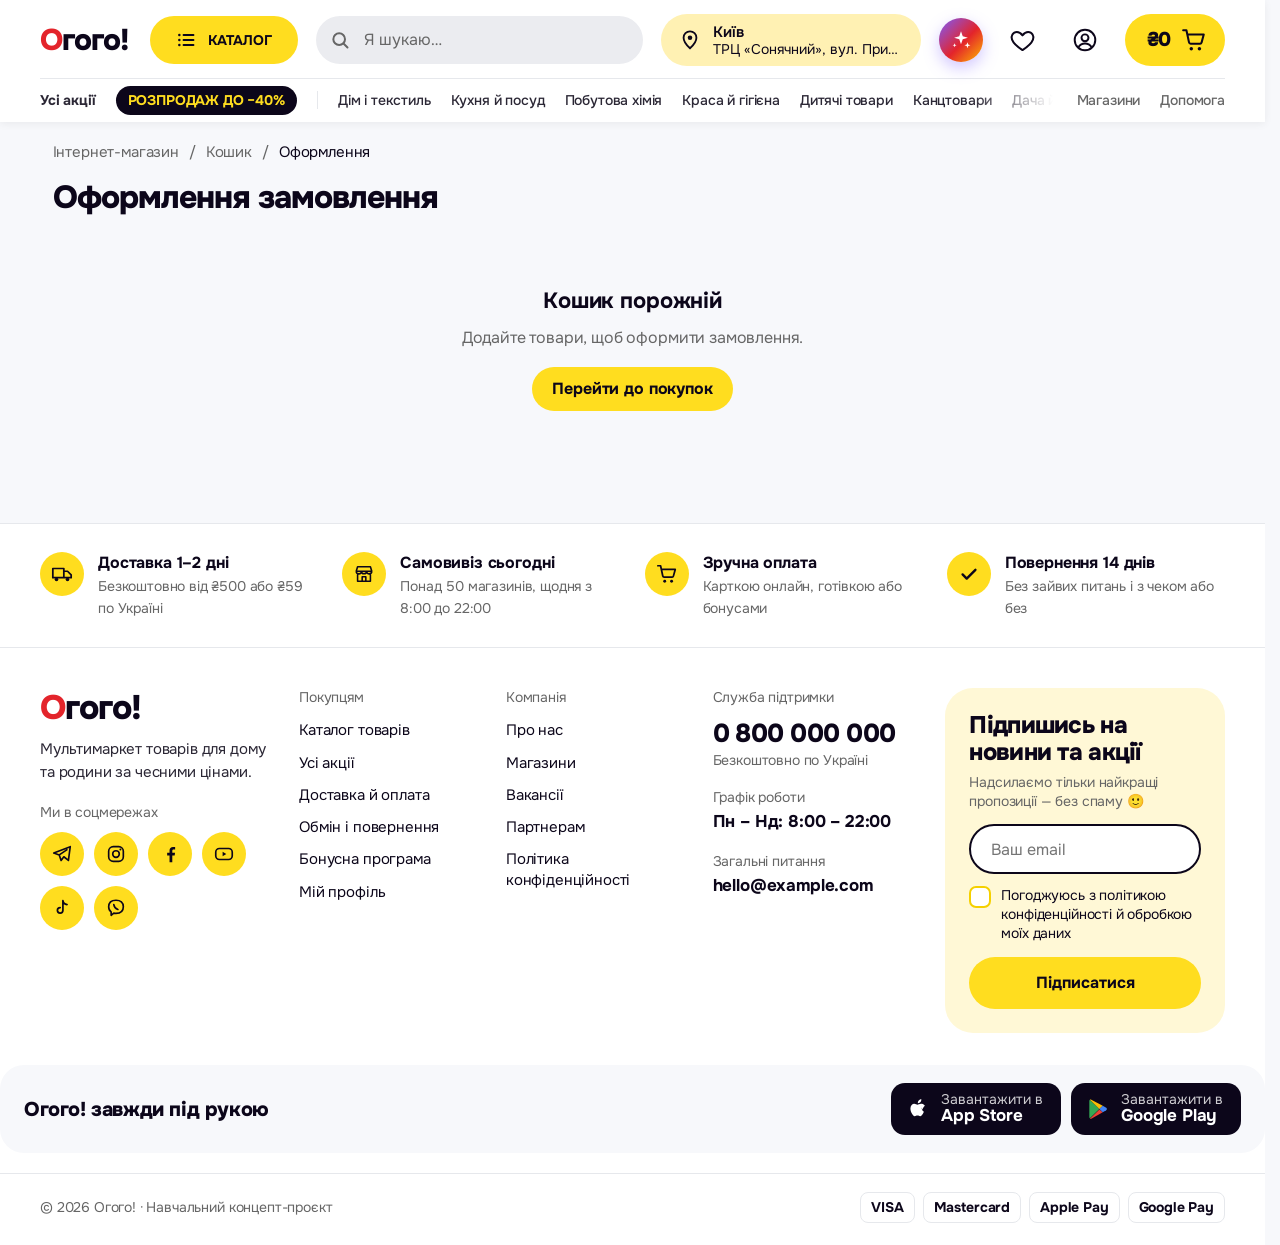
==== commit 94c03507: "Stop header jitter on scroll; no layout shift when closing cart Co-Authored-By: Claude Opus 5.5 <nor" ====
--- a/checkout.html
+++ b/checkout.html
@@ -5,10 +5,26 @@
   <meta name="viewport" content="width=device-width, initial-scale=1.0, viewport-fit=cover">
   <title>Оформлення замовлення — Огого!</title>
   <meta name="description" content="Огого! — товари для дому, кухні, дітей і свят за чесними цінами.">
+  <meta name="theme-color" content="#FFDD1F">
+  <link rel="icon" href="favicon.svg" type="image/svg+xml">
+  <link rel="icon" href="favicon-32.png" sizes="32x32" type="image/png">
+  <link rel="apple-touch-icon" href="apple-touch-icon.png">
+  <meta property="og:type" content="website">
+  <meta property="og:site_name" content="Огого!">
+  <meta property="og:locale" content="uk_UA">
+  <meta property="og:title" content="Оформлення замовлення — Огого!">
+  <meta property="og:description" content="Товари для дому, кухні, дітей і свят зі знижками до −40%. Забрати в магазині за 10 хвилин.">
+  <meta property="og:url" content="https://kudrynskyi.github.io/site/checkout.html">
+  <meta property="og:image" content="https://kudrynskyi.github.io/site/og.jpg">
+  <meta property="og:image:width" content="1200">
+  <meta property="og:image:height" content="630">
+  <meta property="og:image:alt" content="Огого! — мультимаркет низьких цін">
+  <meta name="twitter:card" content="summary_large_image">
+  <meta name="twitter:image" content="https://kudrynskyi.github.io/site/og.jpg">
   <link rel="preconnect" href="https://fonts.googleapis.com">
   <link rel="preconnect" href="https://fonts.gstatic.com" crossorigin>
   <link href="https://fonts.googleapis.com/css2?family=Onest:wght@400;500;600;700;800&display=swap" rel="stylesheet">
-  <link rel="stylesheet" href="style.css?v=20261121-12">
+  <link rel="stylesheet" href="style.css?v=20261125-1">
 </head>
 <body class="checkout-body">
 
@@ -237,12 +253,12 @@
 
   <div class="toast" id="toast" role="status" aria-live="polite"></div>
 
-  <script src="data.js?v=20261121-12"></script>
-  <script src="i18n.js?v=20261121-12"></script>
-  <script src="auth.js?v=20261121-12"></script>
-  <script src="footer.js?v=20261121-12"></script>
-  <script src="assistant.js?v=20261121-12"></script>
-  <script src="checkout.js?v=20261121-12"></script>
-  <script src="search.js?v=20261121-12"></script>
+  <script src="data.js?v=20261125-1"></script>
+  <script src="i18n.js?v=20261125-1"></script>
+  <script src="auth.js?v=20261125-1"></script>
+  <script src="footer.js?v=20261125-1"></script>
+  <script src="assistant.js?v=20261125-1"></script>
+  <script src="checkout.js?v=20261125-1"></script>
+  <script src="search.js?v=20261125-1"></script>
 </body>
 </html>
--- a/style.css
+++ b/style.css
@@ -51,6 +51,7 @@
   line-height: 1.35;
   -webkit-font-smoothing: antialiased;
 }
+html { scrollbar-gutter: stable; }
 body.locked { overflow: hidden; }
 a { color: inherit; text-decoration: none; }
 button, input, select { font: inherit; color: inherit; }
@@ -2792,3 +2793,22 @@
 .xs-add { flex-shrink: 0; width: 36px; height: 36px; display: grid; place-items: center; border-radius: 50%; background: var(--yellow); color: var(--text-primary); transition: transform .12s, background .12s; }
 .xs-add:hover { background: var(--yellow-hover); transform: scale(1.06); }
 .xs-add svg { width: 18px; height: 18px; }
+
+/* ===== FOMO ===== */
+.fomo-ic { width: 15px; height: 15px; flex-shrink: 0; }
+.card-fomo { display: flex; align-items: center; gap: 4px; margin: -2px 0 0; color: #D8361E; font-size: 14px; font-weight: 700; }
+.fomo-low { display: inline-flex; align-items: center; gap: 5px; color: #D8361E; font-size: 14px; font-weight: 700; }
+.pickup-chip { align-self: flex-start; display: inline-flex; padding: 4px 10px; border-radius: 999px; background: var(--grey-100); color: var(--text-primary); font-size: 14px; font-weight: 600; }
+.cart-info { display: flex; flex-direction: column; gap: 5px; }
+.pdp-fomo { display: flex; flex-wrap: wrap; gap: 8px 16px; align-items: center; }
+.pdp-fomo:empty { display: none; }
+.fomo-pop { display: inline-flex; align-items: center; gap: 6px; color: var(--text-secondary); font-size: 14px; font-weight: 600; }
+.fomo-pop svg { width: 16px; height: 16px; color: #1F9D55; }
+/* Компактний низ кошика: лише сума й кнопка */
+.cart-pay.cart-pay-compact { display: flex; align-items: center; justify-content: space-between; gap: 14px; padding: 12px 12px 12px 22px; border-radius: 28px; background: var(--grad-price); }
+.cart-pay-compact .pay-row { flex-direction: column; align-items: flex-start; padding: 0; gap: 0; line-height: 1.1; }
+.cart-pay-compact .pay-row span { font-size: 14px; color: var(--text-secondary); }
+.cart-pay-compact .pay-row b { font-size: 28px; font-weight: 800; letter-spacing: -0.02em; }
+.cart-pay-compact #checkoutBtn { flex: 1; max-width: 240px; height: 56px; font-size: 17px; }
+.cart-pay-compact[hidden] { display: none; }
+@media (max-width: 760px) { .card .card-fomo { order: 1; margin: 0; } .fomo-low { align-items: flex-start; } .fomo-low .fomo-ic { margin-top: 2px; } }
